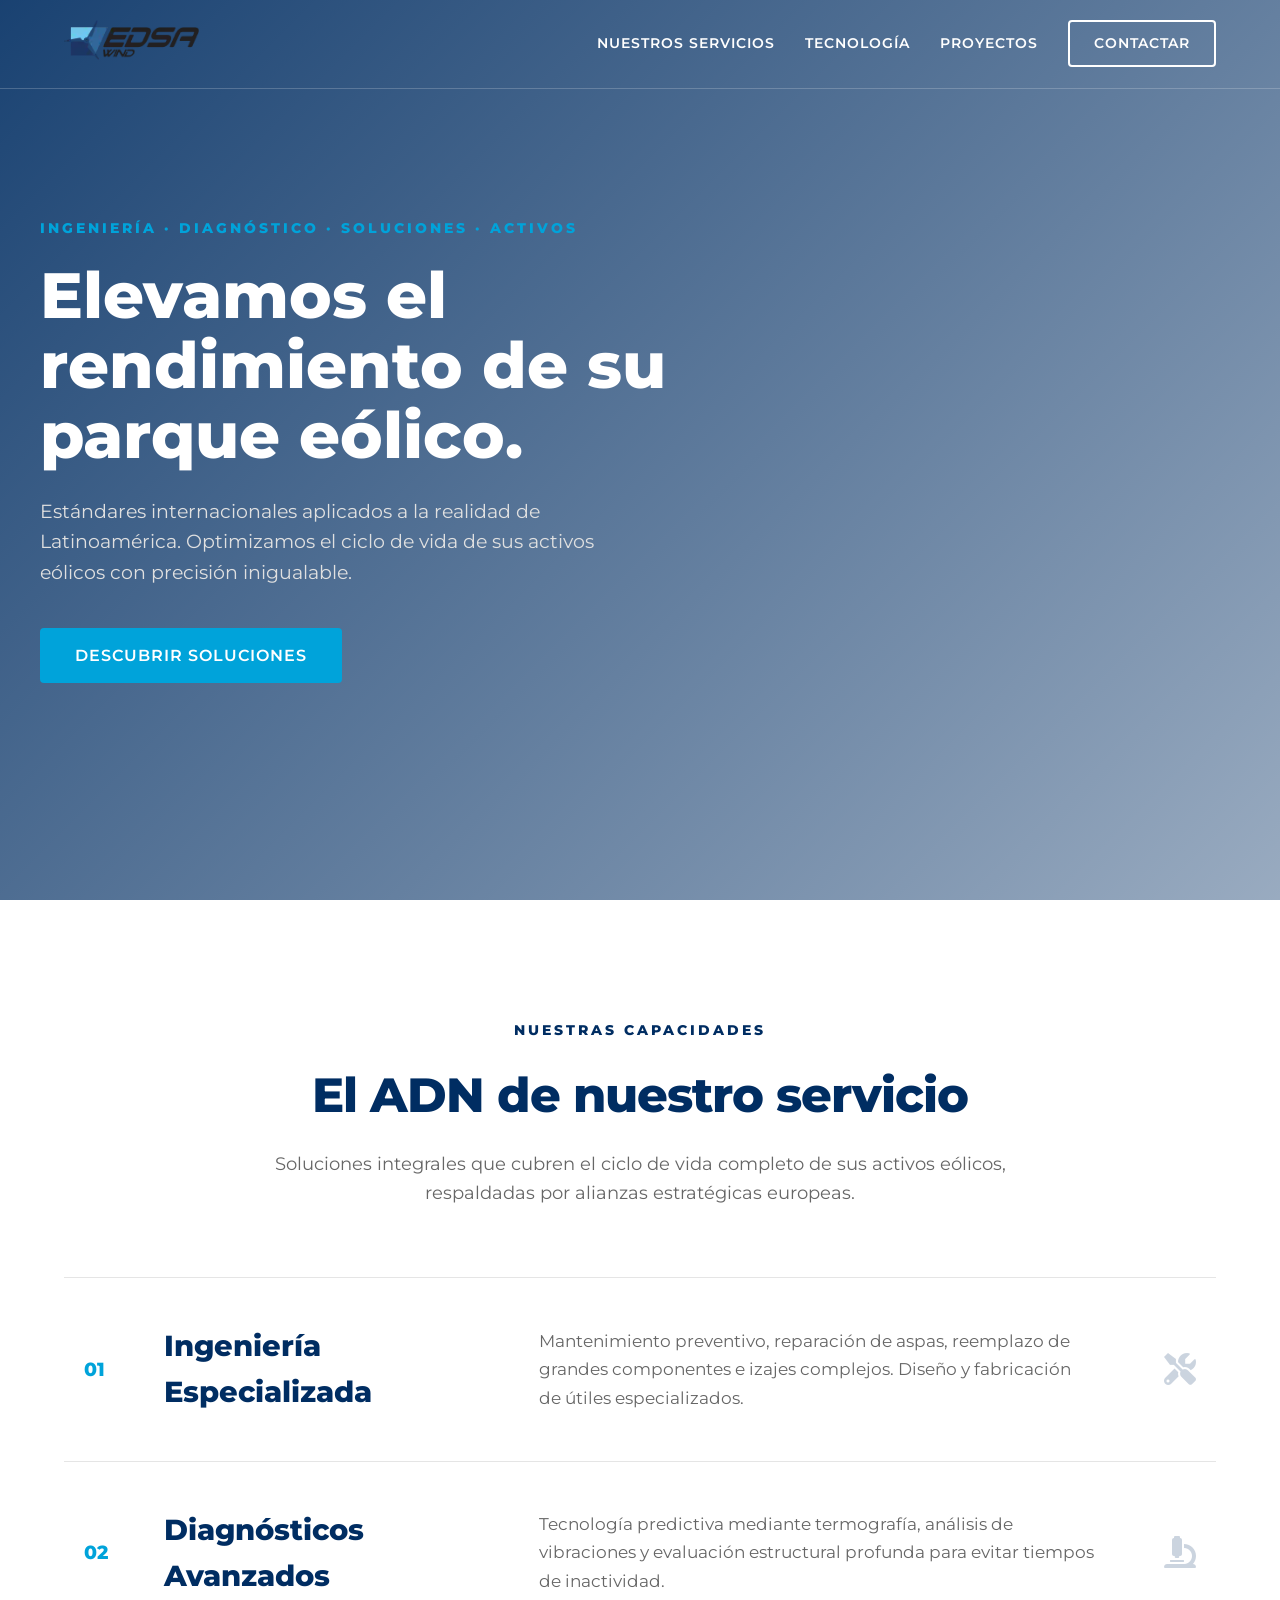
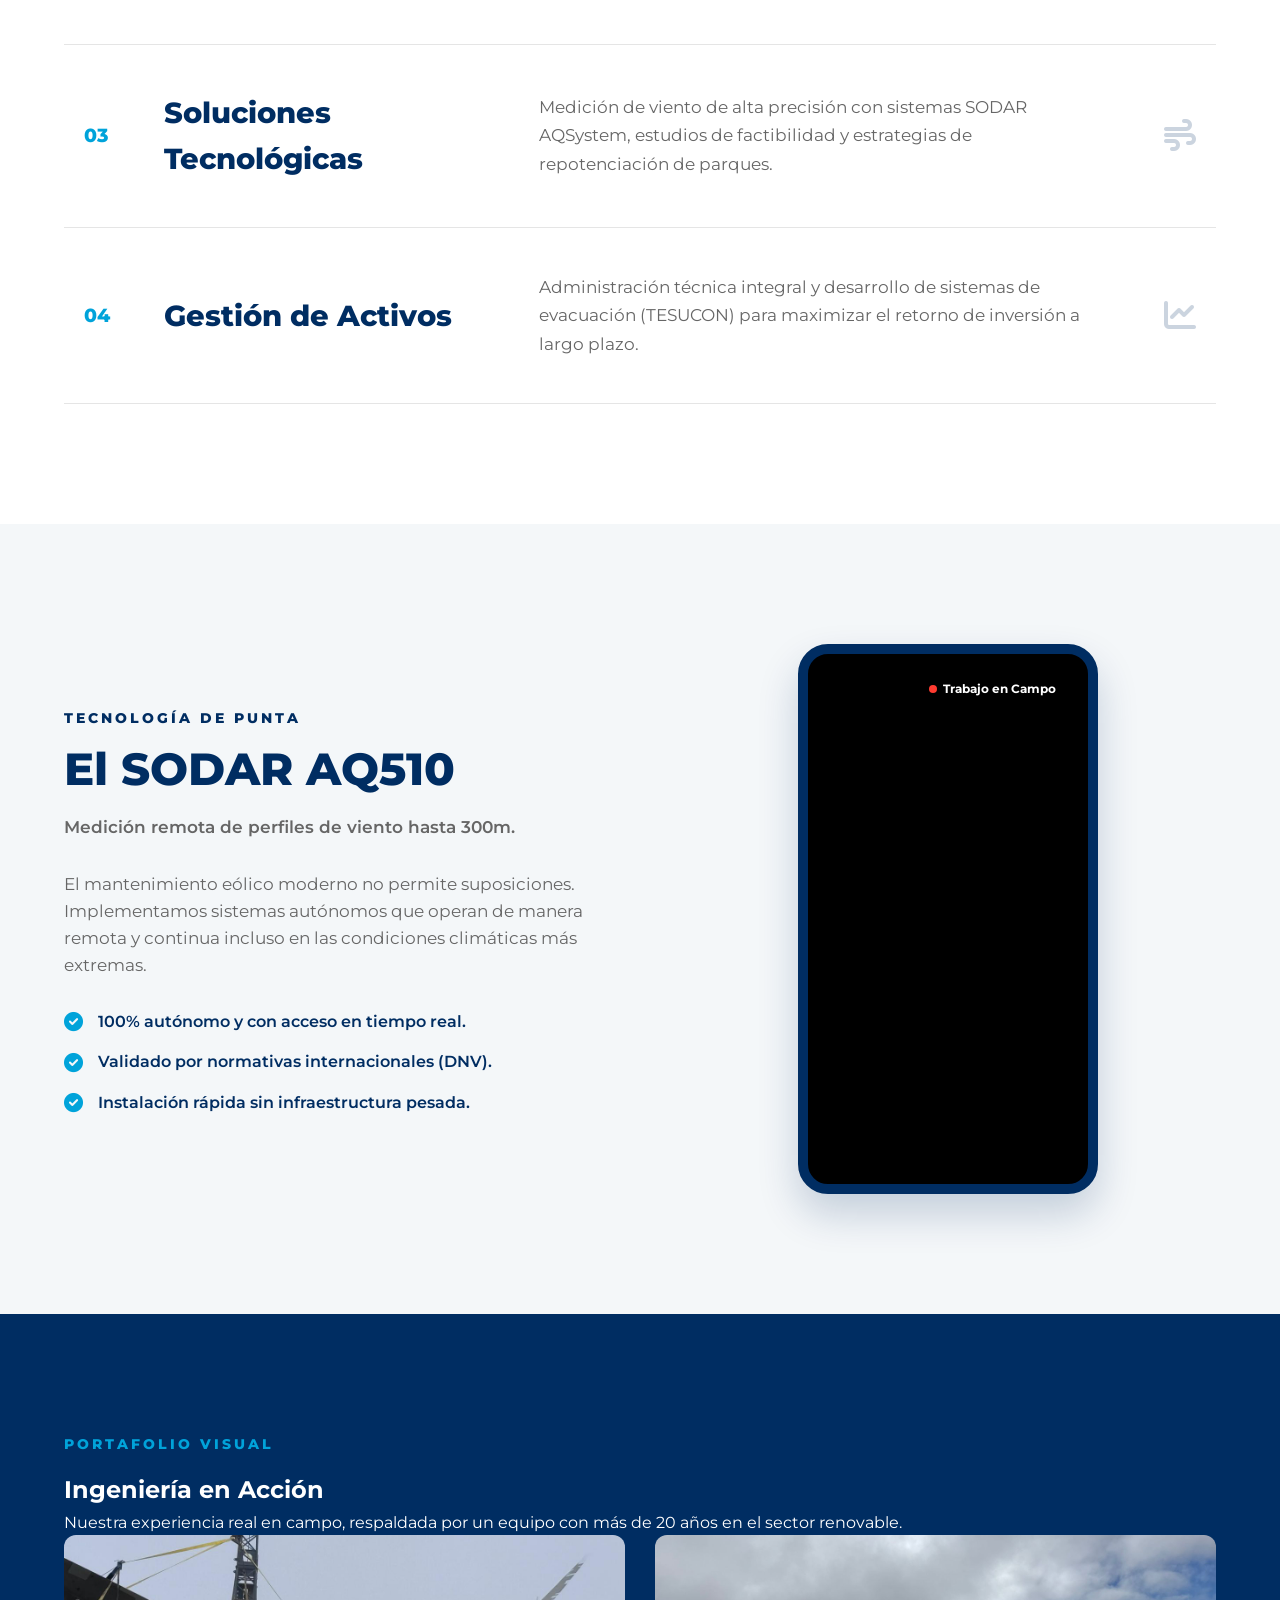
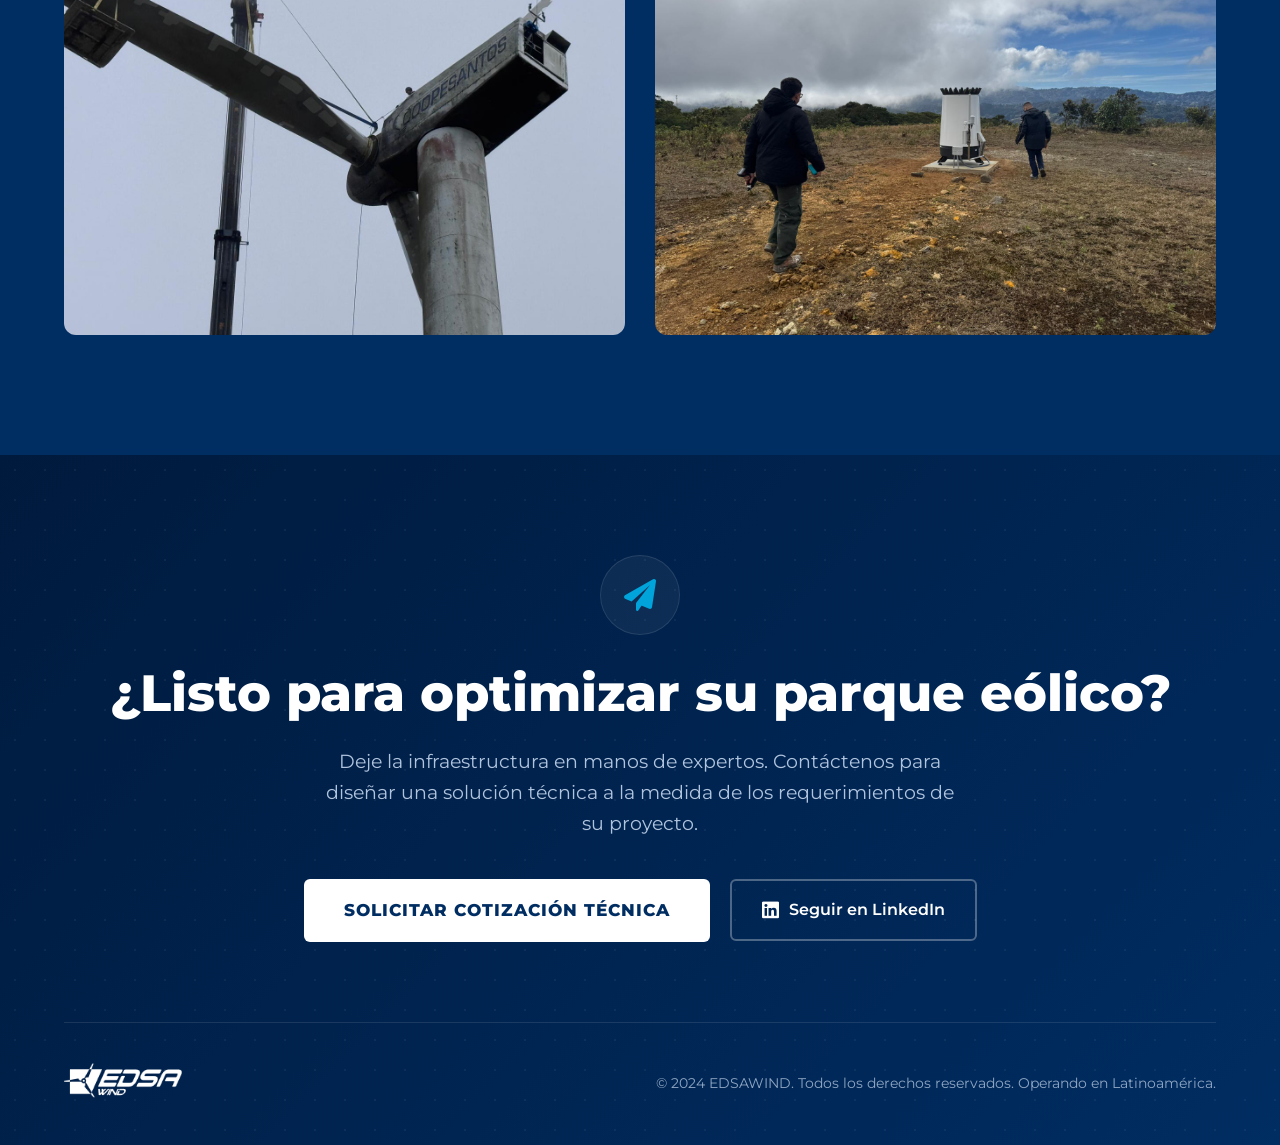
==== index.html @ 8bb59bc5 "cambios en el video" ====
<!DOCTYPE html>
<html lang="es">
<head>
    <meta charset="UTF-8">
    <meta name="viewport" content="width=device-width, initial-scale=1.0">
    <title>EDSAWIND | Especialistas en Energía Eólica</title>
    <link rel="stylesheet" href="style.css">
    <link href="https://fonts.googleapis.com/css2?family=Montserrat:wght@300;400;600;800&display=swap" rel="stylesheet">
    <link rel="stylesheet" href="https://cdnjs.cloudflare.com/ajax/libs/font-awesome/6.0.0/css/all.min.css">
</head>
<body>

    <header class="navbar" id="navbar">
        <div class="container nav-container">
            <a href="#" class="brand">
                <img src="images/logoEdsaWind.png" alt="EDSAWIND Logo">
            </a>
            <nav class="nav-links">
                <a href="#adn">Nuestros Servicios</a>
                <a href="#tecnologia">Tecnología</a>
                <a href="#proyectos">Proyectos</a>
                <a href="#contacto" class="btn-outline">Contactar</a>
            </nav>
        </div>
    </header>

    <section class="hero">
        <div class="video-background">
            <div class="video-overlay"></div>
            <video autoplay loop muted playsinline>
                <source src="images/EdsaWindVideoMain.mp4" type="video/mp4">
            </video>
        </div>
        
        <div class="container hero-content">
            <div class="hero-text-box animate-up">
                <span class="eyebrow">Ingeniería &middot; Diagnóstico &middot; Soluciones &middot; Activos</span>
                <h1>Elevamos el rendimiento de su parque eólico.</h1>
                <p>Estándares internacionales aplicados a la realidad de Latinoamérica. Optimizamos el ciclo de vida de sus activos eólicos con precisión inigualable.</p>
                
                <div class="hero-buttons">
                    <a href="#adn" class="btn-primary">Descubrir Soluciones</a>
                </div>
            </div>
        </div>
    </section>

    <section id="adn" class="services-editorial">
        <div class="container">
            <div class="section-header text-center animate-up">
                <span class="eyebrow-dark">Nuestras Capacidades</span>
                <h2>El ADN de nuestro servicio</h2>
                <p>Soluciones integrales que cubren el ciclo de vida completo de sus activos eólicos, respaldadas por alianzas estratégicas europeas.</p>
            </div>

            <div class="editorial-list">
                
                <div class="editorial-row animate-up">
                    <div class="row-bg" style="background-image: url('images/image2.png');"></div>
                    <div class="row-content">
                        <div class="row-num">01</div>
                        <div class="row-title">
                            <h3>Ingeniería Especializada</h3>
                        </div>
                        <div class="row-desc">
                            <p>Mantenimiento preventivo, reparación de aspas, reemplazo de grandes componentes e izajes complejos. Diseño y fabricación de útiles especializados.</p>
                        </div>
                        <div class="row-icon"><i class="fas fa-tools"></i></div>
                    </div>
                </div>

                <div class="editorial-row animate-up" style="animation-delay: 0.1s;">
                    <div class="row-bg" style="background-image: url('images/image3.png');"></div>
                    <div class="row-content">
                        <div class="row-num">02</div>
                        <div class="row-title">
                            <h3>Diagnósticos Avanzados</h3>
                        </div>
                        <div class="row-desc">
                            <p>Tecnología predictiva mediante termografía, análisis de vibraciones y evaluación estructural profunda para evitar tiempos de inactividad.</p>
                        </div>
                        <div class="row-icon"><i class="fas fa-microscope"></i></div>
                    </div>
                </div>

                <div class="editorial-row animate-up" style="animation-delay: 0.2s;">
                    <div class="row-bg" style="background-image: url('images/imagelandingMain.png');"></div>
                    <div class="row-content">
                        <div class="row-num">03</div>
                        <div class="row-title">
                            <h3>Soluciones Tecnológicas</h3>
                        </div>
                        <div class="row-desc">
                            <p>Medición de viento de alta precisión con sistemas SODAR AQSystem, estudios de factibilidad y estrategias de repotenciación de parques.</p>
                        </div>
                        <div class="row-icon"><i class="fas fa-wind"></i></div>
                    </div>
                </div>

                <div class="editorial-row animate-up" style="animation-delay: 0.3s;">
                    <div class="row-bg" style="background-image: url('images/image4.png');"></div>
                    <div class="row-content">
                        <div class="row-num">04</div>
                        <div class="row-title">
                            <h3>Gestión de Activos</h3>
                        </div>
                        <div class="row-desc">
                            <p>Administración técnica integral y desarrollo de sistemas de evacuación (TESUCON) para maximizar el retorno de inversión a largo plazo.</p>
                        </div>
                        <div class="row-icon"><i class="fas fa-chart-line"></i></div>
                    </div>
                </div>

            </div>
        </div>
    </section>

    <section id="tecnologia" class="tech-section">
        <div class="container tech-container">
            <div class="tech-text animate-up">
                <span class="eyebrow-dark">Tecnología de Punta</span>
                <h2>El SODAR AQ510</h2>
                <p class="tech-lead">Medición remota de perfiles de viento hasta 300m.</p>
                <p>El mantenimiento eólico moderno no permite suposiciones. Implementamos sistemas autónomos que operan de manera remota y continua incluso en las condiciones climáticas más extremas.</p>
                
                <ul class="check-list">
                    <li><i class="fas fa-check-circle"></i> 100% autónomo y con acceso en tiempo real.</li>
                    <li><i class="fas fa-check-circle"></i> Validado por normativas internacionales (DNV).</li>
                    <li><i class="fas fa-check-circle"></i> Instalación rápida sin infraestructura pesada.</li>
                </ul>
            </div>
            
            <div class="tech-visual animate-up">
                <div class="phone-mockup">
                    <video autoplay loop muted playsinline>
                        <source src="images/EdsaWindLandingPage.mp4" type="video/mp4">
                    </video>
                    <div class="live-tag"><span class="pulse"></span> Trabajo en Campo</div>
                </div>
            </div>
        </div>
    </section>

    <section id="proyectos" class="projects-section">
        <div class="container">
            <div class="section-header animate-up">
                <span class="eyebrow-light">Portafolio Visual</span>
                <h2>Ingeniería en Acción</h2>
                <p>Nuestra experiencia real en campo, respaldada por un equipo con más de 20 años en el sector renovable.</p>
            </div>
            
            <div class="project-grid">
                <div class="project-img animate-up" style="background-image: url('images/image2.png');">
                    <div class="img-caption">Mantenimiento de Grandes Componentes</div>
                </div>
                <div class="project-img animate-up" style="animation-delay: 0.2s; background-image: url('images/imagelandingMain.png');">
                    <div class="img-caption">Instalación Sistema SODAR AQ510</div>
                </div>
            </div>
        </div>
    </section>

    <footer id="contacto" class="footer-premium">
        <div class="footer-bg-pattern"></div>
        <div class="container footer-wrapper">
            <div class="footer-content text-center animate-up">
                <div class="footer-icon">
                    <i class="fas fa-paper-plane"></i>
                </div>
                <h2>¿Listo para optimizar su parque eólico?</h2>
                <p>Deje la infraestructura en manos de expertos. Contáctenos para diseñar una solución técnica a la medida de los requerimientos de su proyecto.</p>
                
                <div class="footer-actions">
                    <a href="#" class="btn-solid-white">Solicitar Cotización Técnica</a>
                    <a href="#" class="btn-outline-light"><i class="fab fa-linkedin"></i> Seguir en LinkedIn</a>
                </div>
            </div>
            
            <div class="footer-bottom">
                <div class="footer-logo">
                    <img src="images/logoEdsaWind.png" alt="EDSAWIND Logo">
                </div>
                <div class="footer-legal">
                    <p>&copy; 2024 EDSAWIND. Todos los derechos reservados. Operando en Latinoamérica.</p>
                </div>
            </div>
        </div>
    </footer>

    <script>
        // Animaciones CSS seguras al hacer scroll
        const observer = new IntersectionObserver((entries) => {
            entries.forEach(entry => {
                if (entry.isIntersecting) {
                    entry.target.classList.add('visible');
                    observer.unobserve(entry.target);
                }
            });
        }, { threshold: 0.1 });

        document.querySelectorAll('.animate-up').forEach(el => {
            observer.observe(el);
        });

        // Cambio de color del navbar
        const navbar = document.getElementById('navbar');
        window.addEventListener('scroll', () => {
            if (window.scrollY > 50) {
                navbar.classList.add('scrolled');
            } else {
                navbar.classList.remove('scrolled');
            }
        });
    </script>
</body>
</html>
---- style.css ----
/* --- VARIABLES DEL BRIEF --- */
:root {
    --color-primary: #002D62; /* Azul oscuro corporativo EDSAWIND */
    --color-secondary: #00A3DA; /* Azul claro para acentos */
    --color-bg: #FFFFFF; /* Fondo blanco limpio */
    --color-bg-alt: #F4F7F9; /* Gris muy claro para contrastar secciones */
    --color-text: #333333; /* Texto oscuro para legibilidad */
    --color-text-light: #666666; /* Texto secundario */
    --font-main: 'Montserrat', sans-serif;
    --transition: all 0.4s cubic-bezier(0.16, 1, 0.3, 1);
}

* {
    margin: 0;
    padding: 0;
    box-sizing: border-box;
    font-family: var(--font-main);
}

body {
    color: var(--color-text);
    background-color: var(--color-bg);
    line-height: 1.6;
    overflow-x: hidden;
}

a { text-decoration: none; }
.text-center { text-align: center; }
.container { width: 90%; max-width: 1200px; margin: 0 auto; }

/* --- ANIMACIONES CSS --- */
.animate-up {
    opacity: 0;
    transform: translateY(30px);
    transition: opacity 0.8s ease, transform 0.8s ease;
}
.hero .animate-up {
    animation: fadeInUp 1s ease forwards;
    animation-delay: 0.2s;
}
.animate-up.visible {
    opacity: 1;
    transform: translateY(0);
}

@keyframes fadeInUp {
    from { opacity: 0; transform: translateY(30px); }
    to { opacity: 1; transform: translateY(0); }
}

/* --- TIPOGRAFÍA COMÚN --- */
.eyebrow {
    color: var(--color-secondary);
    font-size: 0.9rem;
    font-weight: 800;
    letter-spacing: 3px;
    text-transform: uppercase;
    margin-bottom: 20px;
    display: block;
}

.eyebrow-dark {
    color: var(--color-primary);
    font-size: 0.85rem;
    font-weight: 800;
    letter-spacing: 3px;
    text-transform: uppercase;
    margin-bottom: 15px;
    display: block;
}

.eyebrow-light {
    color: var(--color-secondary);
    font-size: 0.85rem;
    font-weight: 800;
    letter-spacing: 3px;
    text-transform: uppercase;
    margin-bottom: 15px;
    display: block;
}

/* --- NAVBAR --- */
.navbar {
    position: fixed;
    top: 0; left: 0; width: 100%;
    padding: 20px 0;
    z-index: 1000;
    transition: var(--transition);
    border-bottom: 1px solid rgba(255,255,255,0.2);
}

.navbar.scrolled {
    background-color: var(--color-primary);
    padding: 15px 0;
    box-shadow: 0 4px 10px rgba(0,0,0,0.1);
    border-bottom: none;
}

.nav-container {
    display: flex;
    justify-content: space-between;
    align-items: center;
}

.brand img { height: 40px; transition: var(--transition); }

.nav-links {
    display: flex;
    gap: 30px;
    align-items: center;
}

.nav-links a {
    color: #FFFFFF;
    font-size: 0.9rem;
    font-weight: 600;
    text-transform: uppercase;
    letter-spacing: 1px;
    transition: var(--transition);
}

.nav-links a:hover { color: var(--color-secondary); }

.btn-outline {
    border: 2px solid #FFFFFF;
    padding: 10px 24px;
    border-radius: 4px;
}

.btn-outline:hover {
    background-color: #FFFFFF;
    color: var(--color-primary) !important;
}

/* --- BOTONES GLOBALES --- */
.btn-primary {
    display: inline-block;
    background-color: var(--color-secondary);
    color: #FFFFFF;
    padding: 15px 35px;
    border-radius: 4px;
    font-weight: 600;
    font-size: 1rem;
    text-transform: uppercase;
    letter-spacing: 1px;
    border: none;
    cursor: pointer;
    transition: var(--transition);
}

.btn-primary:hover {
    background-color: #008cc0;
    transform: translateY(-2px);
    box-shadow: 0 5px 15px rgba(0, 163, 218, 0.3);
}

/* --- HERO SECTION --- */
.hero {
    position: relative;
    height: 100vh;
    min-height: 600px;
    display: flex;
    align-items: center;
}

.video-background {
    position: absolute;
    top: 0; left: 0; width: 100%; height: 100%;
    z-index: -1;
    overflow: hidden;
}

.video-background video {
    width: 100%; height: 100%;
    object-fit: cover;
}

.video-overlay {
    position: absolute;
    top: 0; left: 0; width: 100%; height: 100%;
    background: linear-gradient(135deg, rgba(0, 45, 98, 0.9) 0%, rgba(0, 45, 98, 0.4) 100%);
}

.hero-content {
    position: relative;
    z-index: 2;
    width: 100%;
}

.hero-text-box {
    max-width: 800px;
    color: #FFFFFF;
    opacity: 0;
}

.hero-text-box h1 {
    font-size: clamp(2.5rem, 5vw, 4rem);
    font-weight: 800;
    line-height: 1.1;
    margin-bottom: 25px;
}

.hero-text-box p {
    font-size: 1.2rem;
    font-weight: 400;
    color: #E0E0E0;
    margin-bottom: 40px;
    max-width: 600px;
}

/* --- SECCIÓN ADN (DISEÑO EDITORIAL INTERACTIVO) --- */
.services-editorial {
    padding: 120px 0;
    background-color: var(--color-bg); /* Fondo blanco para que respire */
}

.services-editorial .section-header {
    margin-bottom: 70px;
}

.services-editorial .section-header h2 {
    color: var(--color-primary);
    font-size: 3rem;
    font-weight: 800;
    margin-bottom: 15px;
    letter-spacing: -1px;
}

.services-editorial .section-header p {
    color: var(--color-text-light);
    font-size: 1.15rem;
    max-width: 750px;
    margin: 0 auto;
}

.editorial-list {
    margin-top: 60px;
    border-top: 1px solid rgba(0,0,0,0.1);
}

.editorial-row {
    position: relative;
    border-bottom: 1px solid rgba(0,0,0,0.1);
    overflow: hidden;
    cursor: pointer;
    background-color: transparent;
    transition: var(--transition);
}

/* Imagen de fondo oculta por defecto */
.row-bg {
    position: absolute;
    top: 0; left: 0; width: 100%; height: 100%;
    background-size: cover;
    background-position: center;
    opacity: 0;
    transform: scale(1.05); /* Ligero zoom out al aparecer */
    transition: all 0.5s cubic-bezier(0.16, 1, 0.3, 1);
    z-index: 1;
}

/* Capa azul oscura sobre la imagen para que el texto resalte */
.row-bg::after {
    content: '';
    position: absolute;
    top: 0; left: 0; width: 100%; height: 100%;
    background: linear-gradient(90deg, rgba(0, 45, 98, 0.95) 0%, rgba(0, 45, 98, 0.7) 100%);
}

/* MAGIA: Al pasar el ratón, aparece la imagen */
.editorial-row:hover .row-bg {
    opacity: 1;
    transform: scale(1);
}

/* Contenido de la fila */
.row-content {
    position: relative;
    z-index: 2;
    display: flex;
    align-items: center;
    padding: 45px 20px;
    gap: 40px;
    transition: all 0.5s ease;
}

/* MAGIA: Ligero desplazamiento a la derecha al hacer hover */
.editorial-row:hover .row-content {
    padding-left: 40px;
}

.row-num {
    font-size: 1.2rem;
    font-weight: 800;
    color: var(--color-secondary);
    width: 40px;
    transition: var(--transition);
}

.row-title {
    flex: 1.2;
}

.row-title h3 {
    font-size: 1.8rem;
    font-weight: 800;
    color: var(--color-primary);
    transition: var(--transition);
}

.row-desc {
    flex: 2;
}

.row-desc p {
    font-size: 1.05rem;
    color: var(--color-text-light);
    line-height: 1.7;
    margin: 0;
    transition: var(--transition);
}

.row-icon {
    width: 60px;
    text-align: right;
    font-size: 2rem;
    color: var(--color-primary);
    opacity: 0.2;
    transition: var(--transition);
}

/* CAMBIO DE COLORES AL HACER HOVER (Texto Blanco) */
.editorial-row:hover .row-num { 
    color: var(--color-secondary); 
}
.editorial-row:hover .row-title h3 { 
    color: #FFFFFF; 
}
.editorial-row:hover .row-desc p { 
    color: #E2E8F0; 
}
.editorial-row:hover .row-icon { 
    color: var(--color-secondary); 
    opacity: 1; 
    transform: translateX(-10px); 
}

/* --- SECCIÓN TECNOLOGÍA (VIDEO VERTICAL) --- */
.tech-section {
    padding: 120px 0;
    background-color: var(--color-bg-alt); /* Contraste con la sección de arriba */
}

.tech-container {
    display: grid;
    grid-template-columns: 1fr 1fr;
    gap: 80px;
    align-items: center;
}

.tech-text h2 {
    color: var(--color-primary);
    font-size: 2.8rem;
    font-weight: 800;
    line-height: 1.1;
    margin-bottom: 20px;
}

.tech-lead {
    font-size: 1.3rem;
    font-weight: 600;
    color: var(--color-text);
    margin-bottom: 20px;
}

.tech-text p {
    color: var(--color-text-light);
    font-size: 1.05rem;
    margin-bottom: 30px;
}

.check-list {
    list-style: none;
}

.check-list li {
    display: flex;
    align-items: center;
    gap: 15px;
    margin-bottom: 15px;
    font-weight: 600;
    color: var(--color-primary);
}

.check-list i {
    color: var(--color-secondary);
    font-size: 1.2rem;
}

.tech-visual {
    display: flex;
    justify-content: center;
}

.phone-mockup {
    position: relative;
    width: 300px;
    height: 550px;
    background-color: #000;
    border-radius: 30px;
    border: 10px solid var(--color-primary);
    box-shadow: 0 20px 40px rgba(0, 45, 98, 0.2);
    overflow: hidden;
}

.phone-mockup video {
    width: 100%; height: 100%;
    object-fit: cover;
}

.live-tag {
    position: absolute;
    top: 20px; right: 20px;
    background-color: rgba(0,0,0,0.6);
    color: #FFF;
    padding: 5px 12px;
    border-radius: 20px;
    font-size: 0.75rem;
    font-weight: 700;
    display: flex;
    align-items: center;
    gap: 6px;
    backdrop-filter: blur(5px);
}

.pulse {
    width: 8px; height: 8px;
    background-color: #ff3b30;
    border-radius: 50%;
    animation: pulsate 1.5s infinite;
}

@keyframes pulsate {
    0% { transform: scale(1); opacity: 1; }
    50% { transform: scale(1.5); opacity: 0.5; }
    100% { transform: scale(1); opacity: 1; }
}

/* --- PROYECTOS (GALERÍA) --- */
.projects-section {
    padding: 120px 0;
    background-color: var(--color-primary);
}

.projects-section .section-header h2,
.projects-section .section-header p {
    color: #FFFFFF;
}

.project-grid {
    display: grid;
    grid-template-columns: repeat(2, 1fr);
    gap: 30px;
}

.project-img {
    height: 400px;
    background-size: cover;
    background-position: center;
    border-radius: 12px;
    position: relative;
    overflow: hidden;
}

.img-caption {
    position: absolute;
    bottom: 0; left: 0; width: 100%;
    background: linear-gradient(transparent, rgba(0,0,0,0.9));
    color: #FFFFFF;
    padding: 40px 30px 25px;
    font-weight: 600;
    font-size: 1.3rem;
    transform: translateY(20px);
    opacity: 0;
    transition: var(--transition);
}

.project-img:hover .img-caption {
    transform: translateY(0);
    opacity: 1;
}

/* --- FOOTER DE IMPACTO CORPORATIVO --- */
.footer-premium {
    position: relative;
    background-color: var(--color-primary);
    background: linear-gradient(135deg, #001a3d 0%, var(--color-primary) 100%);
    color: #FFFFFF;
    padding: 100px 0 40px;
    overflow: hidden;
}

.footer-bg-pattern {
    position: absolute;
    top: 0; left: 0; width: 100%; height: 100%;
    background-image: radial-gradient(rgba(255, 255, 255, 0.05) 1px, transparent 1px);
    background-size: 30px 30px;
    z-index: 1;
}

.footer-wrapper {
    position: relative;
    z-index: 2;
}

.footer-icon {
    width: 80px; height: 80px;
    background-color: rgba(255,255,255,0.05);
    border: 1px solid rgba(255,255,255,0.1);
    border-radius: 50%;
    display: flex;
    align-items: center;
    justify-content: center;
    margin: 0 auto 30px;
    font-size: 2rem;
    color: var(--color-secondary);
}

.footer-content h2 {
    font-size: clamp(2.5rem, 4vw, 3.5rem);
    font-weight: 800;
    margin-bottom: 25px;
    line-height: 1.1;
}

.footer-content p {
    font-size: 1.2rem;
    color: #B0C4DE;
    max-width: 650px;
    margin: 0 auto 40px;
}

.footer-actions {
    display: flex;
    gap: 20px;
    justify-content: center;
    align-items: center;
    margin-bottom: 80px;
}

.btn-solid-white {
    background-color: #FFFFFF;
    color: var(--color-primary);
    padding: 18px 40px;
    border-radius: 6px;
    font-weight: 800;
    font-size: 1.05rem;
    text-transform: uppercase;
    letter-spacing: 1px;
    transition: var(--transition);
}

.btn-solid-white:hover {
    background-color: var(--color-secondary);
    color: #FFFFFF;
    transform: translateY(-3px);
    box-shadow: 0 10px 20px rgba(0,0,0,0.2);
}

.btn-outline-light {
    border: 2px solid rgba(255,255,255,0.3);
    color: #FFFFFF;
    padding: 16px 30px;
    border-radius: 6px;
    font-weight: 600;
    transition: var(--transition);
    display: flex;
    align-items: center;
    gap: 10px;
}

.btn-outline-light i {
    font-size: 1.2rem;
}

.btn-outline-light:hover {
    border-color: #FFFFFF;
    background-color: rgba(255,255,255,0.05);
}

.footer-bottom {
    display: flex;
    justify-content: space-between;
    align-items: center;
    padding-top: 40px;
    border-top: 1px solid rgba(255,255,255,0.1);
}

.footer-logo img {
    height: 35px;
    filter: brightness(0) invert(1); 
}

.footer-legal p {
    font-size: 0.9rem;
    color: #8fa6c2;
}

/* --- RESPONSIVE --- */
@media (max-width: 900px) {
    .tech-container, .project-grid { grid-template-columns: 1fr; }
    .footer-actions { flex-direction: column; }
    .footer-bottom { flex-direction: column; gap: 20px; text-align: center; }
    
    .row-content { 
        flex-direction: column; 
        align-items: flex-start; 
        gap: 15px; 
        padding: 30px 15px;
    }
    .row-icon { display: none; }
    .row-title h3 { font-size: 1.5rem; }
    .editorial-row:hover .row-content { padding-left: 20px; }
}
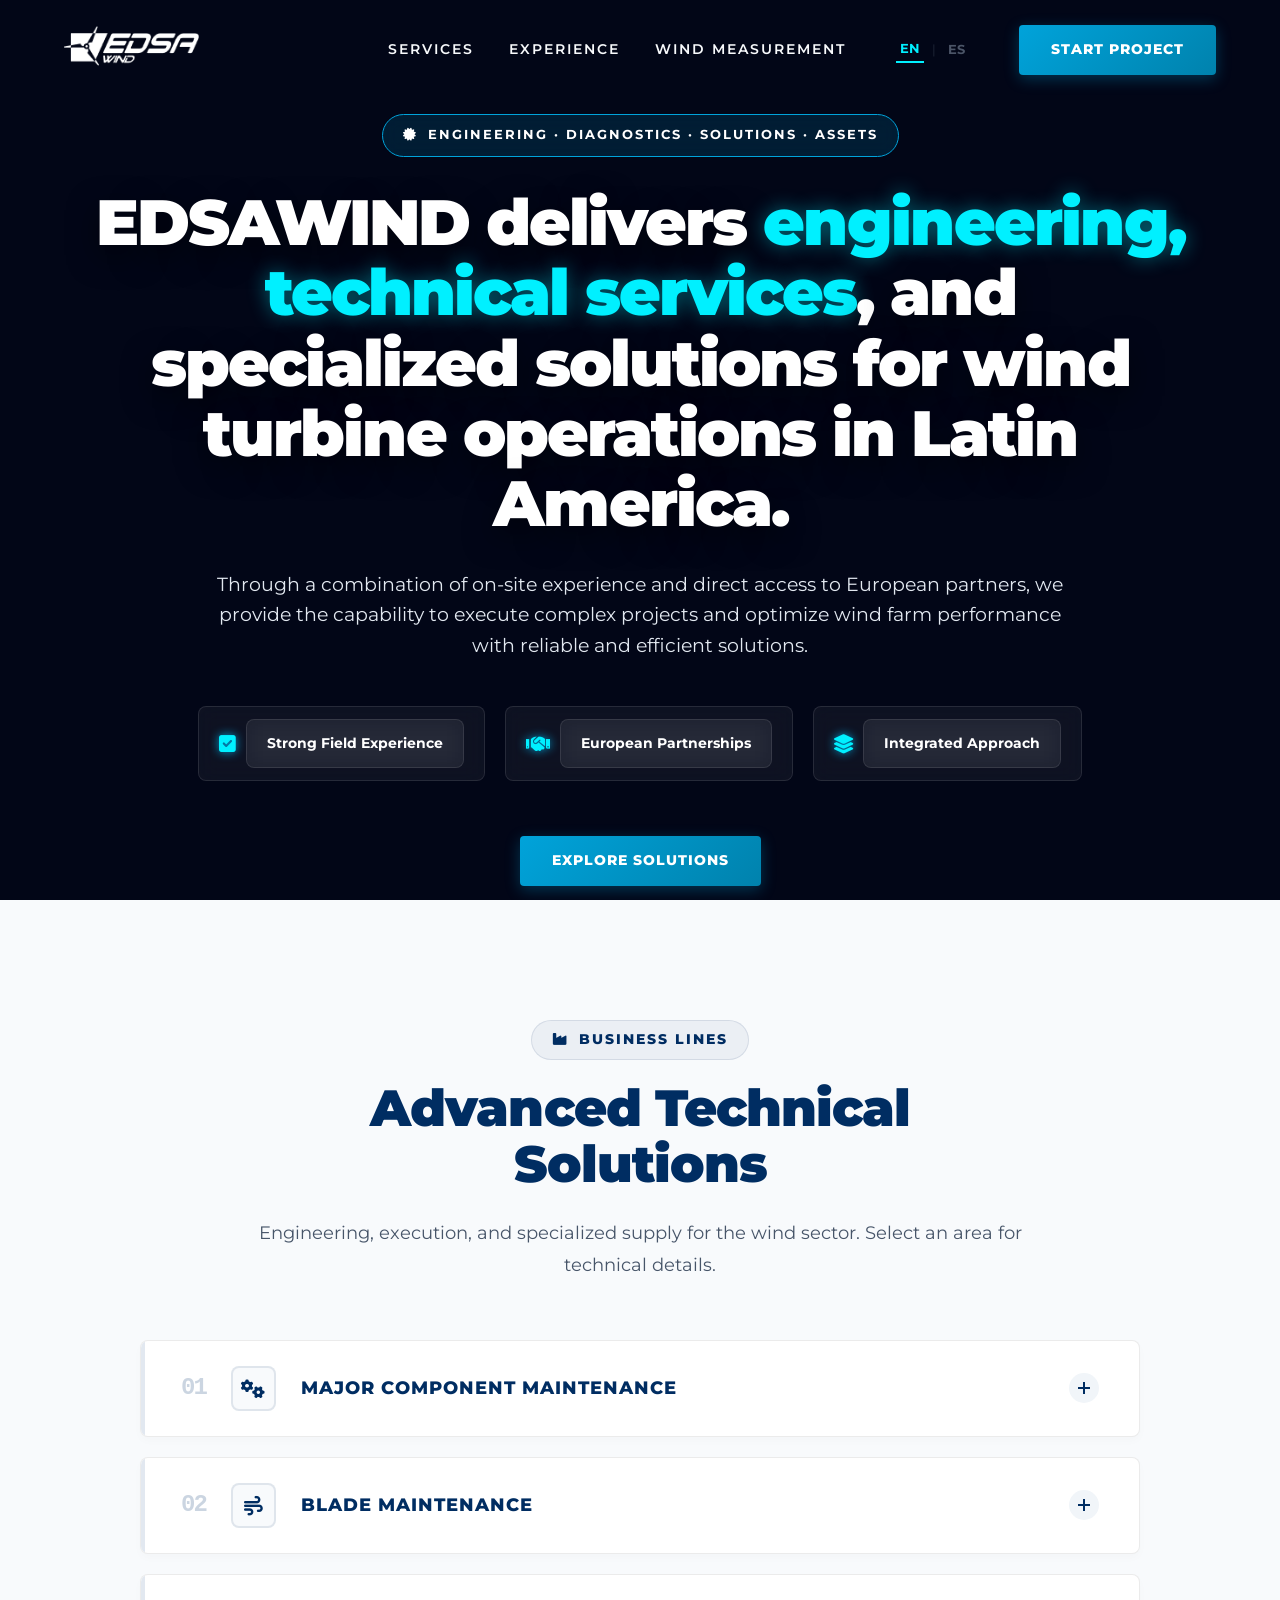
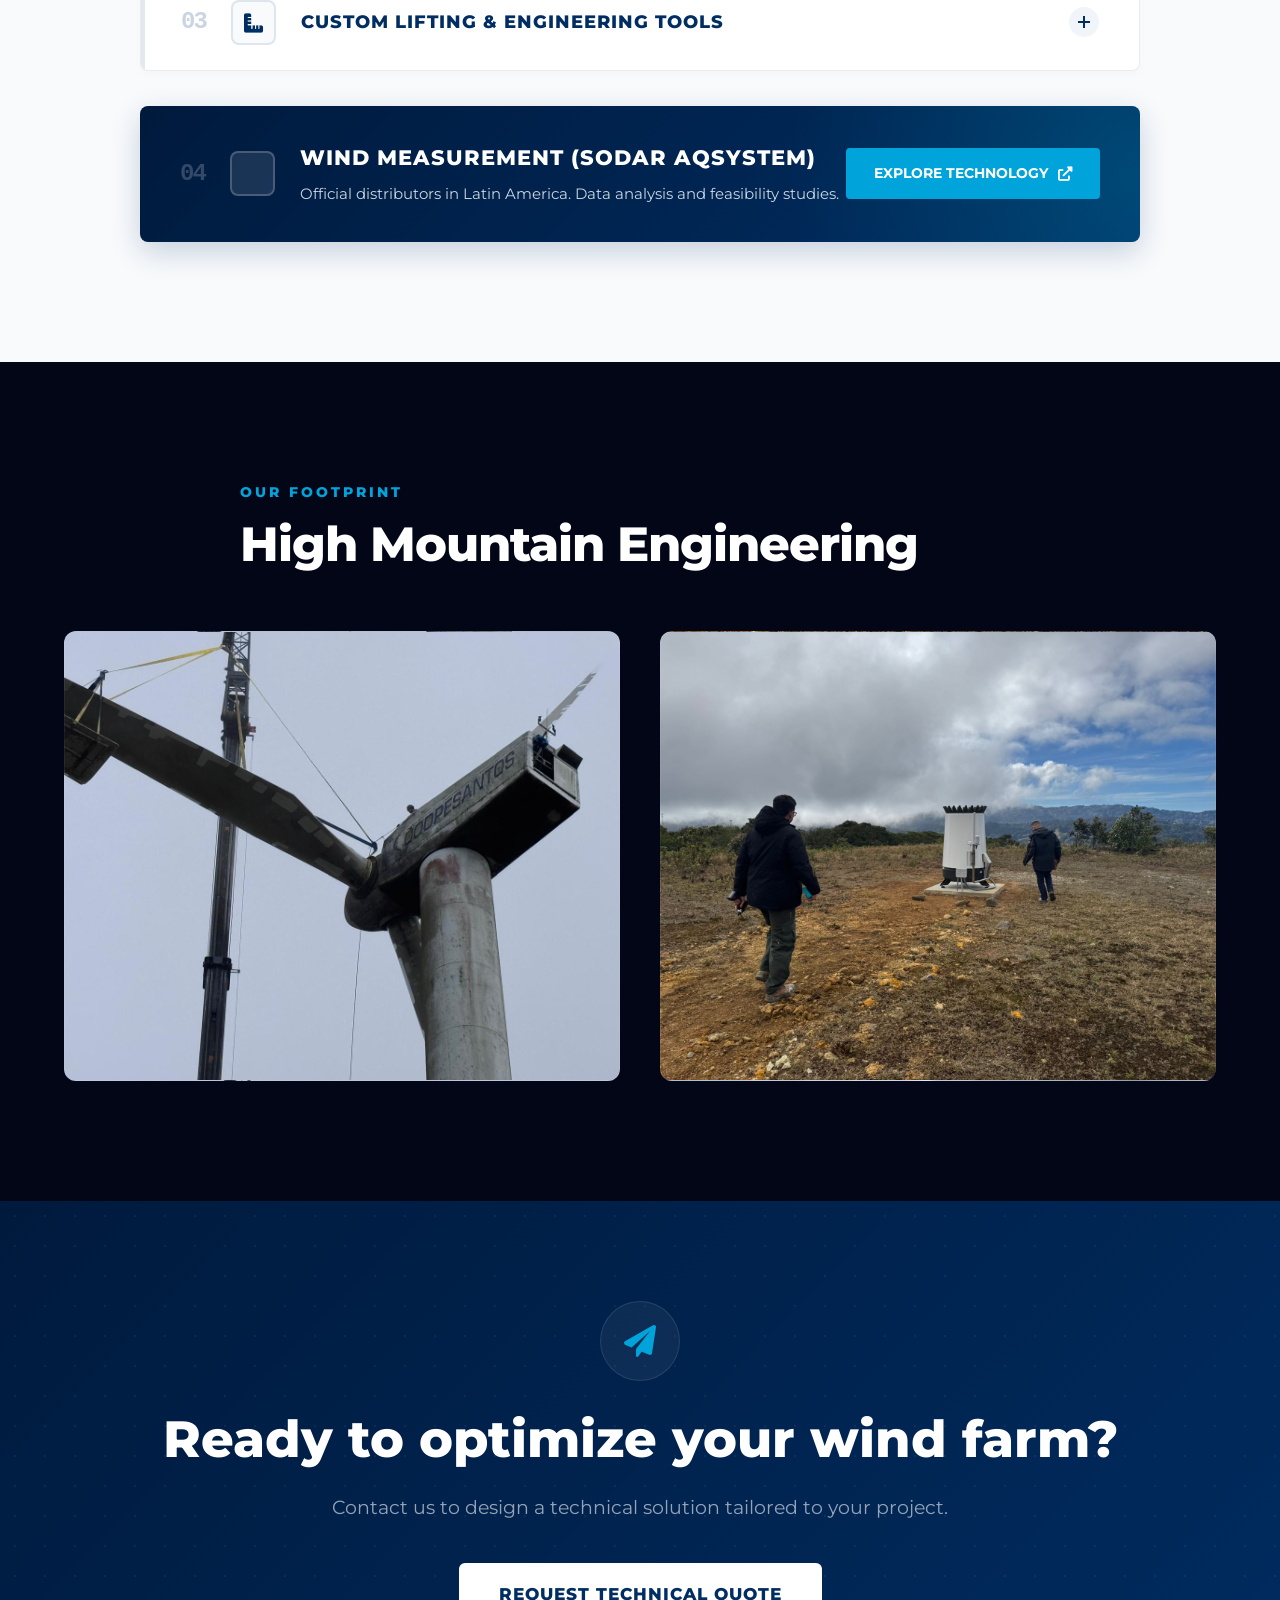
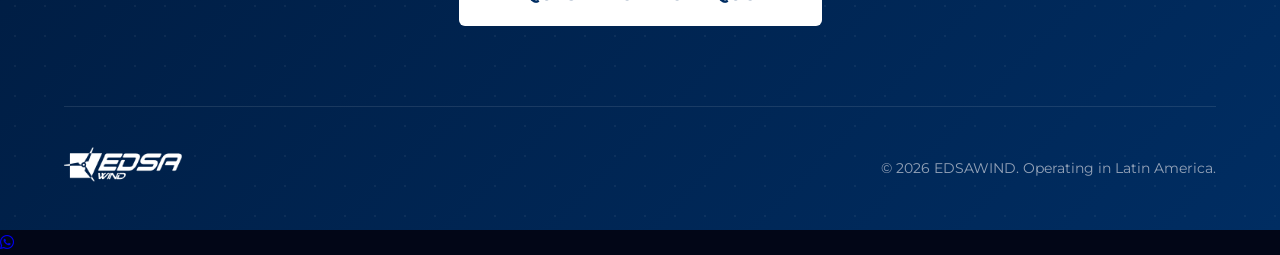
==== commit a65f07e2: "segunda fase de desarrollo" ====
--- a/index.html
+++ b/index.html
@@ -1,160 +1,180 @@
 <!DOCTYPE html>
-<html lang="es">
+<html lang="en">
 <head>
     <meta charset="UTF-8">
     <meta name="viewport" content="width=device-width, initial-scale=1.0">
-    <title>EDSAWIND | Especialistas en Energía Eólica</title>
+    <title>EDSAWIND | Advanced Wind Engineering</title>
     <link rel="stylesheet" href="style.css">
-    <link href="https://fonts.googleapis.com/css2?family=Montserrat:wght@300;400;600;800&display=swap" rel="stylesheet">
+    <link href="https://fonts.googleapis.com/css2?family=Montserrat:wght@300;400;500;700;900&display=swap" rel="stylesheet">
     <link rel="stylesheet" href="https://cdnjs.cloudflare.com/ajax/libs/font-awesome/6.0.0/css/all.min.css">
 </head>
-<body>
+<body class="dark-theme">
 
     <header class="navbar" id="navbar">
-        <div class="container nav-container">
-            <a href="#" class="brand">
-                <img src="images/logoEdsaWind.png" alt="EDSAWIND Logo">
+        <div class="nav-container container">
+            <a href="index.html" class="brand">
+                <img src="images/logoEdsaWind.png" alt="EDSAWIND Logo" style="filter: brightness(0) invert(1);">
             </a>
             <nav class="nav-links">
-                <a href="#adn">Nuestros Servicios</a>
-                <a href="#tecnologia">Tecnología</a>
-                <a href="#proyectos">Proyectos</a>
-                <a href="#contacto" class="btn-outline">Contactar</a>
+                <a href="#services-section" data-key="nav-services">Services</a>
+                <a href="#proyectos" data-key="nav-exp">Experience</a>
+                <a href="sodar.html" data-key="nav-wind">Wind Measurement</a>
+                
+                <div class="lang-selector">
+                    <span id="btn-en" onclick="changeLanguage('en')" class="lang-btn active">EN</span>
+                    <span class="lang-separator">|</span>
+                    <span id="btn-es" onclick="changeLanguage('es')" class="lang-btn">ES</span>
+                </div>
+
+                <a href="https://wa.me/50688162535" target="_blank" class="btn-primary-glow" data-key="nav-contact">Start Project</a>
             </nav>
         </div>
     </header>
 
-    <section class="hero">
-        <div class="video-background">
-            <div class="video-overlay"></div>
-            <video autoplay loop muted playsinline>
+    <section class="hero-full-bg">
+        <div class="hero-video-wrapper">
+            <video autoplay loop muted playsinline class="full-video-element active">
                 <source src="images/EdsaWindVideoMain.mp4" type="video/mp4">
             </video>
+            <video autoplay loop muted playsinline class="full-video-element">
+                <source src="images/VideoMain3LandingPage.mp4" type="video/mp4">
+            </video>
+            <div class="video-overlay"></div>
         </div>
         
-        <div class="container hero-content">
+        <div class="container hero-content-centered text-center">
             <div class="hero-text-box animate-up">
-                <span class="eyebrow">Ingeniería &middot; Diagnóstico &middot; Soluciones &middot; Activos</span>
-                <h1>Elevamos el rendimiento de su parque eólico.</h1>
-                <p>Estándares internacionales aplicados a la realidad de Latinoamérica. Optimizamos el ciclo de vida de sus activos eólicos con precisión inigualable.</p>
+                <span class="feature-badge"><i class="fas fa-certificate"></i> <span data-key="hero-badge">Engineering · Diagnostics · Solutions · Assets</span></span>
+                <h1 class="hero-title">EDSAWIND delivers <span class="text-glow" data-key="hero-title-accent">engineering, technical services</span>, <span data-key="hero-title-end">and specialized solutions for wind turbine operations in Latin America.</span></h1>
+                <p class="hero-desc" data-key="hero-desc">Through a combination of on-site experience and direct access to European partners, we provide the capability to execute complex projects and optimize wind farm performance with reliable and efficient solutions.</p>
                 
-                <div class="hero-buttons">
-                    <a href="#adn" class="btn-primary">Descubrir Soluciones</a>
+                <div class="hero-differentiators">
+                    <span><i class="fas fa-check-square"></i> <span data-key="diff-1">Strong Field Experience</span></span>
+                    <span><i class="fas fa-handshake"></i> <span data-key="diff-2">European Partnerships</span></span>
+                    <span><i class="fas fa-layer-group"></i> <span data-key="diff-3">Integrated Approach</span></span>
+                </div>
+                
+                <div class="hero-actions">
+                    <a href="#services-section" class="btn-primary-glow" data-key="hero-btn">Explore Solutions</a>
                 </div>
             </div>
         </div>
     </section>
 
-    <section id="adn" class="services-editorial">
+    <section id="services-section" class="industrial-accordion-section">
         <div class="container">
             <div class="section-header text-center animate-up">
-                <span class="eyebrow-dark">Nuestras Capacidades</span>
-                <h2>El ADN de nuestro servicio</h2>
-                <p>Soluciones integrales que cubren el ciclo de vida completo de sus activos eólicos, respaldadas por alianzas estratégicas europeas.</p>
-            </div>
-
-            <div class="editorial-list">
-                
-                <div class="editorial-row animate-up">
-                    <div class="row-bg" style="background-image: url('images/image2.png');"></div>
-                    <div class="row-content">
-                        <div class="row-num">01</div>
-                        <div class="row-title">
-                            <h3>Ingeniería Especializada</h3>
-                        </div>
-                        <div class="row-desc">
-                            <p>Mantenimiento preventivo, reparación de aspas, reemplazo de grandes componentes e izajes complejos. Diseño y fabricación de útiles especializados.</p>
-                        </div>
-                        <div class="row-icon"><i class="fas fa-tools"></i></div>
-                    </div>
-                </div>
-
-                <div class="editorial-row animate-up" style="animation-delay: 0.1s;">
-                    <div class="row-bg" style="background-image: url('images/image3.png');"></div>
-                    <div class="row-content">
-                        <div class="row-num">02</div>
-                        <div class="row-title">
-                            <h3>Diagnósticos Avanzados</h3>
-                        </div>
-                        <div class="row-desc">
-                            <p>Tecnología predictiva mediante termografía, análisis de vibraciones y evaluación estructural profunda para evitar tiempos de inactividad.</p>
-                        </div>
-                        <div class="row-icon"><i class="fas fa-microscope"></i></div>
-                    </div>
-                </div>
-
-                <div class="editorial-row animate-up" style="animation-delay: 0.2s;">
-                    <div class="row-bg" style="background-image: url('images/imagelandingMain.png');"></div>
-                    <div class="row-content">
-                        <div class="row-num">03</div>
-                        <div class="row-title">
-                            <h3>Soluciones Tecnológicas</h3>
-                        </div>
-                        <div class="row-desc">
-                            <p>Medición de viento de alta precisión con sistemas SODAR AQSystem, estudios de factibilidad y estrategias de repotenciación de parques.</p>
-                        </div>
-                        <div class="row-icon"><i class="fas fa-wind"></i></div>
-                    </div>
-                </div>
-
-                <div class="editorial-row animate-up" style="animation-delay: 0.3s;">
-                    <div class="row-bg" style="background-image: url('images/image4.png');"></div>
-                    <div class="row-content">
-                        <div class="row-num">04</div>
-                        <div class="row-title">
-                            <h3>Gestión de Activos</h3>
-                        </div>
-                        <div class="row-desc">
-                            <p>Administración técnica integral y desarrollo de sistemas de evacuación (TESUCON) para maximizar el retorno de inversión a largo plazo.</p>
-                        </div>
-                        <div class="row-icon"><i class="fas fa-chart-line"></i></div>
-                    </div>
-                </div>
-
+                <span class="eyebrow-dark"><i class="fas fa-industry"></i> <span data-key="serv-eyebrow">Business Lines</span></span>
+                <h2 data-key="serv-title">Advanced Technical Solutions</h2>
+                <p data-key="serv-desc">Engineering, execution, and specialized supply for the wind sector. Select an area for technical details.</p>
+            </div>
+
+            <div class="industrial-accordion-wrapper animate-up">
+                <div class="ind-accordion-item">
+                    <div class="ind-accordion-header">
+                        <div class="ind-header-left">
+                            <span class="ind-number">01</span>
+                            <div class="ind-icon"><i class="fas fa-cogs"></i></div>
+                            <h3 data-key="serv-1-title">MAJOR COMPONENT MAINTENANCE</h3>
+                        </div>
+                        <div class="ind-header-right"><div class="ind-toggle"></div></div>
+                    </div>
+                    <div class="ind-accordion-body">
+                        <div class="ind-links-container">
+                            <a href="service-bearing.html" class="ind-link">
+                                <div><h4 data-key="s1-l1-t">Blade Bearing Replacement</h4><p data-key="s1-l1-d">Specialized replacement of blade bearings.</p></div>
+                                <i class="fas fa-arrow-right"></i>
+                            </a>
+                            <a href="service-major.html" class="ind-link">
+                                <div><h4 data-key="s1-l2-t">Major Component Replacement</h4><p data-key="s1-l2-d">Replacement of main turbine components.</p></div>
+                                <i class="fas fa-arrow-right"></i>
+                            </a>
+                            <a href="service-heavy.html" class="ind-link">
+                                <div><h4 data-key="s1-l3-t">Heavy Corrective Operations</h4><p data-key="s1-l3-d">High-complexity heavy maneuvers and correctives.</p></div>
+                                <i class="fas fa-arrow-right"></i>
+                            </a>
+                        </div>
+                    </div>
+                </div>
+
+                <div class="ind-accordion-item">
+                    <div class="ind-accordion-header">
+                        <div class="ind-header-left">
+                            <span class="ind-number">02</span>
+                            <div class="ind-icon"><i class="fas fa-wind"></i></div>
+                            <h3 data-key="serv-2-title">BLADE MAINTENANCE</h3>
+                        </div>
+                        <div class="ind-header-right"><div class="ind-toggle"></div></div>
+                    </div>
+                    <div class="ind-accordion-body">
+                        <div class="ind-links-container">
+                            <a href="service-blade-repair.html" class="ind-link">
+                                <div><h4 data-key="s2-l1-t">Blade Repair Services</h4><p data-key="s2-l1-d">Advanced field repair of aerodynamic parts.</p></div>
+                                <i class="fas fa-arrow-right"></i>
+                            </a>
+                            <a href="service-integrated.html" class="ind-link">
+                                <div><h4 data-key="s2-l2-t">Integrated Service Scope</h4><p data-key="s2-l2-d">Comprehensive service scope for blade maintenance.</p></div>
+                                <i class="fas fa-arrow-right"></i>
+                            </a>
+                        </div>
+                    </div>
+                </div>
+
+                <div class="ind-accordion-item">
+                    <div class="ind-accordion-header">
+                        <div class="ind-header-left">
+                            <span class="ind-number">03</span>
+                            <div class="ind-icon"><i class="fas fa-ruler-combined"></i></div>
+                            <h3 data-key="serv-3-title">CUSTOM LIFTING & ENGINEERING TOOLS</h3>
+                        </div>
+                        <div class="ind-header-right"><div class="ind-toggle"></div></div>
+                    </div>
+                    <div class="ind-accordion-body">
+                        <div class="ind-links-container">
+                            <a href="service-gruas.html" class="ind-link">
+                                <div><h4 data-key="s3-l1-t">Solution Design & Cranes</h4><p data-key="s3-l1-d">Provision of cranes and custom lifting strategies.</p></div>
+                                <i class="fas fa-arrow-right"></i>
+                            </a>
+                            <div class="ind-static-box">
+                                <span data-key="s3-static">Design and manufacturing of special tools:</span>
+                                <div class="ind-tags">
+                                    <span class="tag">Banana</span><span class="tag">Beam</span><span class="tag">Elephant feed</span>
+                                </div>
+                            </div>
+                        </div>
+                    </div>
+                </div>
+
+                <a href="sodar.html" class="ind-sodar-item">
+                    <div class="sodar-glow"></div>
+                    <div class="ind-header-left">
+                        <span class="ind-number" style="color: rgba(255,255,255,0.2);">04</span>
+                        <div class="ind-icon" style="background: rgba(255,255,255,0.1); border-color: rgba(255,255,255,0.2); color: var(--color-accent);"><i class="fas fa-tower-cell"></i></div>
+                        <div class="sodar-text">
+                            <h3 data-key="s4-title">WIND MEASUREMENT (SODAR AQSYSTEM)</h3>
+                            <p data-key="s4-desc">Official distributors in Latin America. Data analysis and feasibility studies.</p>
+                        </div>
+                    </div>
+                    <div class="sodar-action">
+                        <span class="ind-btn"><span data-key="s4-btn">Explore Technology</span> <i class="fas fa-external-link-alt"></i></span>
+                    </div>
+                </a>
             </div>
         </div>
     </section>
 
-    <section id="tecnologia" class="tech-section">
-        <div class="container tech-container">
-            <div class="tech-text animate-up">
-                <span class="eyebrow-dark">Tecnología de Punta</span>
-                <h2>El SODAR AQ510</h2>
-                <p class="tech-lead">Medición remota de perfiles de viento hasta 300m.</p>
-                <p>El mantenimiento eólico moderno no permite suposiciones. Implementamos sistemas autónomos que operan de manera remota y continua incluso en las condiciones climáticas más extremas.</p>
-                
-                <ul class="check-list">
-                    <li><i class="fas fa-check-circle"></i> 100% autónomo y con acceso en tiempo real.</li>
-                    <li><i class="fas fa-check-circle"></i> Validado por normativas internacionales (DNV).</li>
-                    <li><i class="fas fa-check-circle"></i> Instalación rápida sin infraestructura pesada.</li>
-                </ul>
-            </div>
-            
-            <div class="tech-visual animate-up">
-                <div class="phone-mockup">
-                    <video autoplay loop muted playsinline>
-                        <source src="images/EdsaWindLandingPage.mp4" type="video/mp4">
-                    </video>
-                    <div class="live-tag"><span class="pulse"></span> Trabajo en Campo</div>
-                </div>
-            </div>
-        </div>
-    </section>
-
-    <section id="proyectos" class="projects-section">
+    <section id="proyectos" class="projects-section-premium">
         <div class="container">
             <div class="section-header animate-up">
-                <span class="eyebrow-light">Portafolio Visual</span>
-                <h2>Ingeniería en Acción</h2>
-                <p>Nuestra experiencia real en campo, respaldada por un equipo con más de 20 años en el sector renovable.</p>
-            </div>
-            
-            <div class="project-grid">
-                <div class="project-img animate-up" style="background-image: url('images/image2.png');">
-                    <div class="img-caption">Mantenimiento de Grandes Componentes</div>
-                </div>
-                <div class="project-img animate-up" style="animation-delay: 0.2s; background-image: url('images/imagelandingMain.png');">
-                    <div class="img-caption">Instalación Sistema SODAR AQ510</div>
+                <span class="eyebrow-light" data-key="pro-eyebrow">Our Footprint</span>
+                <h2 data-key="pro-title">High Mountain Engineering</h2>
+            </div>
+            <div class="project-grid-premium">
+                <div class="project-img-premium animate-up" style="background-image: url('images/image2.png');">
+                    <div class="img-caption-premium" data-key="pro-c1">Major Component Maintenance</div>
+                </div>
+                <div class="project-img-premium animate-up" style="animation-delay: 0.2s; background-image: url('images/imagelandingMain.png');">
+                    <div class="img-caption-premium" data-key="pro-c2">SODAR AQ510 System Installation</div>
                 </div>
             </div>
         </div>
@@ -164,52 +184,182 @@
         <div class="footer-bg-pattern"></div>
         <div class="container footer-wrapper">
             <div class="footer-content text-center animate-up">
-                <div class="footer-icon">
-                    <i class="fas fa-paper-plane"></i>
-                </div>
-                <h2>¿Listo para optimizar su parque eólico?</h2>
-                <p>Deje la infraestructura en manos de expertos. Contáctenos para diseñar una solución técnica a la medida de los requerimientos de su proyecto.</p>
-                
+                <div class="footer-icon"><i class="fas fa-paper-plane"></i></div>
+                <h2 data-key="foot-title">Ready to optimize your wind farm?</h2>
+                <p data-key="foot-desc">Contact us to design a technical solution tailored to your project.</p>
                 <div class="footer-actions">
-                    <a href="#" class="btn-solid-white">Solicitar Cotización Técnica</a>
-                    <a href="#" class="btn-outline-light"><i class="fab fa-linkedin"></i> Seguir en LinkedIn</a>
-                </div>
-            </div>
+                    <a href="https://wa.me/50688162535" target="_blank" class="btn-solid-white" data-key="foot-btn">Request Technical Quote</a>
+                </div>
+            </div>
+            <div class="footer-bottom">
+                <div class="footer-logo"><img src="images/logoEdsaWind.png" alt="EDSAWIND Logo" style="height: 35px; filter: brightness(0) invert(1);"></div>
+                <div class="footer-legal"><p>&copy; 2026 EDSAWIND. <span data-key="foot-rights">Operating in Latin America.</span></p></div>
+            </div>
+        </div>
+    </footer>
+
+    <a href="https://wa.me/50688162535" class="whatsapp-float" target="_blank">
+        <i class="fab fa-whatsapp"></i>
+    </a>
+
+    <script>
+        // --- MOTOR DE TRADUCCIÓN ---
+        const translations = {
+            en: {
+                "nav-services": "Services",
+                "nav-exp": "Experience",
+                "nav-wind": "Wind Measurement",
+                "nav-contact": "Start Project",
+                "hero-badge": "Engineering · Diagnostics · Solutions · Assets",
+                "hero-title-accent": "engineering, technical services",
+                "hero-title-end": "and specialized solutions for wind turbine operations in Latin America.",
+                "hero-desc": "Through a combination of on-site experience and direct access to European partners, we provide the capability to execute complex projects and optimize wind farm performance with reliable and efficient solutions.",
+                "diff-1": "Strong Field Experience",
+                "diff-2": "European Partnerships",
+                "diff-3": "Integrated Approach",
+                "hero-btn": "Explore Solutions",
+                "serv-eyebrow": "Business Lines",
+                "serv-title": "Advanced Technical Solutions",
+                "serv-desc": "Engineering, execution, and specialized supply for the wind sector. Select an area for technical details.",
+                "serv-1-title": "MAJOR COMPONENT MAINTENANCE",
+                "s1-l1-t": "Blade Bearing Replacement",
+                "s1-l1-d": "Specialized replacement of blade bearings.",
+                "s1-l2-t": "Major Component Replacement",
+                "s1-l2-d": "Replacement of main turbine components.",
+                "s1-l3-t": "Heavy Corrective Operations",
+                "s1-l3-d": "High-complexity heavy maneuvers and correctives.",
+                "serv-2-title": "BLADE MAINTENANCE",
+                "s2-l1-t": "Blade Repair Services",
+                "s2-l1-d": "Advanced field repair of aerodynamic parts.",
+                "s2-l2-t": "Integrated Service Scope",
+                "s2-l2-d": "Comprehensive service scope for blade maintenance.",
+                "serv-3-title": "CUSTOM LIFTING & ENGINEERING TOOLS",
+                "s3-l1-t": "Solution Design & Cranes",
+                "s3-l1-d": "Provision of cranes and custom lifting strategies.",
+                "s3-static": "Design and manufacturing of special tools:",
+                "s4-title": "WIND MEASUREMENT (SODAR AQSYSTEM)",
+                "s4-desc": "Official distributors in Latin America. Data analysis and feasibility studies.",
+                "s4-btn": "Explore Technology",
+                "pro-eyebrow": "Our Footprint",
+                "pro-title": "High Mountain Engineering",
+                "pro-c1": "Major Component Maintenance",
+                "pro-c2": "SODAR AQ510 System Installation",
+                "foot-title": "Ready to optimize your wind farm?",
+                "foot-desc": "Contact us to design a technical solution tailored to your project.",
+                "foot-btn": "Request Technical Quote",
+                "foot-rights": "Operating in Latin America."
+            },
+            es: {
+                "nav-services": "Servicios",
+                "nav-exp": "Experiencia",
+                "nav-wind": "Medición de Viento",
+                "nav-contact": "Iniciar Proyecto",
+                "hero-badge": "Engineering · Diagnostics · Solutions · Assets",
+                "hero-title-accent": "ingeniería, servicios técnicos",
+                "hero-title-end": "y soluciones especializadas para operaciones de turbinas en Latinoamérica.",
+                "hero-desc": "A través de la combinación de experiencia en campo y acceso directo a socios europeos, brindamos la capacidad de ejecutar proyectos complejos y optimizar el rendimiento de parques eólicos con soluciones confiables.",
+                "diff-1": "Sólida Experiencia en Campo",
+                "diff-2": "Alianzas Europeas",
+                "diff-3": "Enfoque Integrado",
+                "hero-btn": "Explorar Soluciones",
+                "serv-eyebrow": "Líneas de Negocio",
+                "serv-title": "Soluciones Técnicas de Vanguardia",
+                "serv-desc": "Ingeniería, ejecución y suministro especializado para el sector eólico. Seleccione un área para ver los detalles.",
+                "serv-1-title": "MANTENIMIENTO DE COMPONENTES MAYORES",
+                "s1-l1-t": "Cambio de Rodamientos de Pala",
+                "s1-l1-d": "Sustitución especializada de rodamientos.",
+                "s1-l2-t": "Reemplazo de Componentes Mayores",
+                "s1-l2-d": "Sustitución de componentes principales de la turbina.",
+                "s1-l3-t": "Operaciones Correctivas Pesadas",
+                "s1-l3-d": "Maniobras pesadas y correctivos de alta complejidad.",
+                "serv-2-title": "MANTENIMIENTO DE ASPAS",
+                "s2-l1-t": "Servicios de Reparación de Aspas",
+                "s2-l1-d": "Reparación avanzada de aeropartes en campo.",
+                "s2-l2-t": "Alcance de Servicio Integrado",
+                "s2-l2-d": "Gestión integral para el mantenimiento de palas.",
+                "serv-3-title": "HERRAMIENTAS DE IZAJE E INGENIERÍA",
+                "s3-l1-t": "Diseño de Soluciones y Grúas",
+                "s3-l1-d": "Provisión de grúas y estrategias de izaje a medida.",
+                "s3-static": "Diseño y fabricación de herramientas especiales:",
+                "s4-title": "MEDICIÓN DE VIENTO (SODAR AQSYSTEM)",
+                "s4-desc": "Distribuidores oficiales en Latinoamérica. Análisis de datos y estudios de factibilidad.",
+                "s4-btn": "Explorar Tecnología",
+                "pro-eyebrow": "Nuestra Huella",
+                "pro-title": "Ingeniería en Alta Montaña",
+                "pro-c1": "Mantenimiento de Grandes Componentes",
+                "pro-c2": "Instalación de Sistema SODAR AQ510",
+                "foot-title": "¿Listo para optimizar su parque eólico?",
+                "foot-desc": "Contáctenos para diseñar una solución técnica a la medida de su proyecto.",
+                "foot-btn": "Solicitar Cotización Técnica",
+                "foot-rights": "Operando en Latinoamérica."
+            }
+        };
+
+        function changeLanguage(lang) {
+            // Guardar preferencia
+            localStorage.setItem('preferredLang', lang);
             
-            <div class="footer-bottom">
-                <div class="footer-logo">
-                    <img src="images/logoEdsaWind.png" alt="EDSAWIND Logo">
-                </div>
-                <div class="footer-legal">
-                    <p>&copy; 2024 EDSAWIND. Todos los derechos reservados. Operando en Latinoamérica.</p>
-                </div>
-            </div>
-        </div>
-    </footer>
-
-    <script>
-        // Animaciones CSS seguras al hacer scroll
-        const observer = new IntersectionObserver((entries) => {
-            entries.forEach(entry => {
-                if (entry.isIntersecting) {
-                    entry.target.classList.add('visible');
-                    observer.unobserve(entry.target);
+            // Actualizar textos
+            document.querySelectorAll('[data-key]').forEach(el => {
+                const key = el.getAttribute('data-key');
+                if (translations[lang][key]) {
+                    el.innerHTML = translations[lang][key];
                 }
             });
+
+            // Actualizar botones del selector
+            document.getElementById('btn-en').classList.toggle('active', lang === 'en');
+            document.getElementById('btn-es').classList.toggle('active', lang === 'es');
+            
+            // Cambiar el lang del HTML para SEO
+            document.documentElement.lang = lang;
+        }
+
+        // Cargar idioma guardado o Inglés por defecto
+        document.addEventListener('DOMContentLoaded', () => {
+            const savedLang = localStorage.getItem('preferredLang') || 'en';
+            changeLanguage(savedLang);
+        });
+
+        // --- LÓGICA DE VIDEOS ---
+        const heroVideos = document.querySelectorAll('.full-video-element');
+        let currentVideoIndex = 0;
+        const videoDurations = [6000, 7000];
+        function playNextVideo() {
+            heroVideos[currentVideoIndex].classList.remove('active');
+            currentVideoIndex = (currentVideoIndex + 1) % heroVideos.length;
+            heroVideos[currentVideoIndex].classList.add('active');
+            setTimeout(playNextVideo, videoDurations[currentVideoIndex]);
+        }
+        if (heroVideos.length > 1) { setTimeout(playNextVideo, videoDurations[0]); }
+
+        // --- ACORDEÓN ---
+        const indHeaders = document.querySelectorAll('.ind-accordion-header');
+        indHeaders.forEach(header => {
+            header.addEventListener('click', () => {
+                const item = header.parentElement;
+                const isActive = item.classList.contains('active');
+                document.querySelectorAll('.ind-accordion-item').forEach(i => {
+                    i.classList.remove('active');
+                    i.querySelector('.ind-accordion-body').style.maxHeight = null;
+                });
+                if (!isActive) {
+                    item.classList.add('active');
+                    const body = item.querySelector('.ind-accordion-body');
+                    body.style.maxHeight = body.scrollHeight + "px";
+                }
+            });
+        });
+
+        // --- OBSERVER ---
+        const observer = new IntersectionObserver((entries) => {
+            entries.forEach(e => { if (e.isIntersecting) { e.target.classList.add('visible'); observer.unobserve(e.target); }});
         }, { threshold: 0.1 });
-
-        document.querySelectorAll('.animate-up').forEach(el => {
-            observer.observe(el);
-        });
-
-        // Cambio de color del navbar
-        const navbar = document.getElementById('navbar');
+        document.querySelectorAll('.animate-up').forEach(el => observer.observe(el));
+
         window.addEventListener('scroll', () => {
-            if (window.scrollY > 50) {
-                navbar.classList.add('scrolled');
-            } else {
-                navbar.classList.remove('scrolled');
-            }
+            const nav = document.getElementById('navbar');
+            if (window.scrollY > 50) nav.classList.add('scrolled'); else nav.classList.remove('scrolled');
         });
     </script>
 </body>
--- a/style.css
+++ b/style.css
@@ -1,624 +1,265 @@
-/* --- VARIABLES DEL BRIEF --- */
+/* --- VARIABLES --- */
 :root {
-    --color-primary: #002D62; /* Azul oscuro corporativo EDSAWIND */
-    --color-secondary: #00A3DA; /* Azul claro para acentos */
-    --color-bg: #FFFFFF; /* Fondo blanco limpio */
-    --color-bg-alt: #F4F7F9; /* Gris muy claro para contrastar secciones */
-    --color-text: #333333; /* Texto oscuro para legibilidad */
-    --color-text-light: #666666; /* Texto secundario */
+    --color-bg-dark: #020617; 
+    --color-bg-surface: #0a1324; 
+    --color-bg-light: #F8FAFC; 
+    
+    --color-text-main: #f8fafc; 
+    --color-text-dark: #1E293B; 
+    --color-text-muted: #94A3B8; 
+    
+    --color-primary: #002D62; 
+    --color-secondary: #00A3DA; /* Cyan EDSA */
+    --color-accent: #00f0ff; /* Cyan Eléctrico */
+    
     --font-main: 'Montserrat', sans-serif;
     --transition: all 0.4s cubic-bezier(0.16, 1, 0.3, 1);
-}
-
-* {
-    margin: 0;
-    padding: 0;
-    box-sizing: border-box;
-    font-family: var(--font-main);
-}
-
-body {
-    color: var(--color-text);
-    background-color: var(--color-bg);
-    line-height: 1.6;
-    overflow-x: hidden;
-}
-
-a { text-decoration: none; }
+    --shadow-premium: 0 15px 40px rgba(0,0,0,0.5);
+}
+
+* { margin: 0; padding: 0; box-sizing: border-box; font-family: var(--font-main); }
+html { scroll-behavior: smooth; }
+body { background-color: var(--color-bg-dark); color: var(--color-text-main); overflow-x: hidden; line-height: 1.6; }
+.container { width: 90%; max-width: 1400px; margin: 0 auto; }
+a { text-decoration: none; transition: var(--transition); }
 .text-center { text-align: center; }
-.container { width: 90%; max-width: 1200px; margin: 0 auto; }
-
-/* --- ANIMACIONES CSS --- */
-.animate-up {
-    opacity: 0;
-    transform: translateY(30px);
-    transition: opacity 0.8s ease, transform 0.8s ease;
-}
-.hero .animate-up {
-    animation: fadeInUp 1s ease forwards;
-    animation-delay: 0.2s;
-}
-.animate-up.visible {
-    opacity: 1;
-    transform: translateY(0);
-}
-
-@keyframes fadeInUp {
-    from { opacity: 0; transform: translateY(30px); }
-    to { opacity: 1; transform: translateY(0); }
-}
-
-/* --- TIPOGRAFÍA COMÚN --- */
-.eyebrow {
-    color: var(--color-secondary);
-    font-size: 0.9rem;
-    font-weight: 800;
-    letter-spacing: 3px;
-    text-transform: uppercase;
-    margin-bottom: 20px;
-    display: block;
-}
-
-.eyebrow-dark {
-    color: var(--color-primary);
-    font-size: 0.85rem;
-    font-weight: 800;
-    letter-spacing: 3px;
-    text-transform: uppercase;
-    margin-bottom: 15px;
-    display: block;
-}
-
-.eyebrow-light {
-    color: var(--color-secondary);
-    font-size: 0.85rem;
-    font-weight: 800;
-    letter-spacing: 3px;
-    text-transform: uppercase;
-    margin-bottom: 15px;
-    display: block;
-}
+
+/* --- ANIMACIONES --- */
+.animate-up { opacity: 0; transform: translateY(40px) scale(0.98); transition: var(--transition); }
+.animate-up.visible { opacity: 1; transform: translateY(0) scale(1); }
 
 /* --- NAVBAR --- */
-.navbar {
-    position: fixed;
-    top: 0; left: 0; width: 100%;
-    padding: 20px 0;
-    z-index: 1000;
+.navbar { position: fixed; top: 0; left: 0; width: 100%; padding: 25px 0; z-index: 1000; transition: var(--transition); background: transparent; }
+.navbar.scrolled { padding: 15px 0; background-color: rgba(2, 6, 23, 0.95); backdrop-filter: blur(15px); border-bottom: 1px solid rgba(255,255,255,0.05); box-shadow: 0 10px 30px rgba(0,0,0,0.3); }
+.nav-container { display: flex; justify-content: space-between; align-items: center; }
+.brand img { height: 40px; }
+.nav-links { display: flex; gap: 35px; align-items: center; }
+.nav-links a:not(.btn-primary-glow) { color: var(--color-text-main); font-size: 0.85rem; font-weight: 600; letter-spacing: 2px; text-transform: uppercase; }
+.nav-links a:not(.btn-primary-glow):hover { color: var(--color-secondary); }
+
+/* --- BOTONES --- */
+.btn-primary-glow { 
+    background: linear-gradient(135deg, var(--color-secondary), #0082ad);
+    color: #fff; 
+    padding: 14px 32px; 
+    border-radius: 4px; 
+    font-weight: 800; 
+    font-size: 0.85rem; 
+    letter-spacing: 1px; 
+    text-transform: uppercase; 
+    display: inline-block; 
+    transition: var(--transition); 
+    box-shadow: 0 4px 15px rgba(0, 163, 218, 0.3);
+    border: none;
+}
+.btn-primary-glow:hover { 
+    box-shadow: 0 0 25px rgba(0, 240, 255, 0.5); 
+    transform: translateY(-2px); 
+    background: linear-gradient(135deg, var(--color-accent), var(--color-secondary));
+}
+
+/* --- HERO SECTION --- */
+.hero-full-bg { position: relative; height: 100vh; min-height: 800px; display: flex; align-items: center; justify-content: center; overflow: hidden; }
+.hero-video-wrapper { position: absolute; top: 0; left: 0; width: 100%; height: 100%; z-index: 1; background-color: var(--color-bg-dark); }
+
+.full-video-element { 
+    position: absolute; top: 0; left: 0; width: 100%; height: 100%; object-fit: cover; 
+    z-index: 1; opacity: 0; transition: opacity 1.5s ease-in-out; 
+}
+.full-video-element.active { opacity: 1; z-index: 2; }
+
+/* Overlay ajustado para dar profundidad azulada */
+.video-overlay { 
+    position: absolute; top: 0; left: 0; width: 100%; height: 100%; 
+    background: linear-gradient(180deg, rgba(2, 6, 23, 0.3) 0%, rgba(2, 6, 23, 0.8) 100%); 
+    z-index: 3; 
+}
+
+.hero-content-centered { position: relative; z-index: 4; padding-top: 100px; }
+.hero-text-box { max-width: 1100px; margin: 0 auto; color: #FFFFFF; }
+
+/* Badge con toque de color */
+.feature-badge { 
+    display: inline-flex; align-items: center; gap: 10px; 
+    background: rgba(0, 163, 218, 0.15); 
+    border: 1px solid var(--color-secondary); 
+    color: #FFFFFF; padding: 10px 20px; border-radius: 30px; 
+    font-size: 0.8rem; letter-spacing: 2px; text-transform: uppercase; font-weight: 700; 
+    margin-bottom: 30px; backdrop-filter: blur(10px); 
+}
+
+/* Título con "Highlight" de color en palabras clave */
+.hero-title { 
+    font-size: clamp(2.5rem, 5vw, 4.2rem); 
+    font-weight: 900; line-height: 1.1; margin-bottom: 30px; letter-spacing: -2px; color: #FFFFFF; 
+    text-shadow: 0 10px 30px rgba(0,0,0,0.5);
+}
+
+/* El texto que envuelvas en span (o la clase text-glow) tendrá color */
+.text-glow { 
+    color: var(--color-accent);
+    text-shadow: 0 0 20px rgba(0, 240, 255, 0.4);
+}
+
+.hero-desc { font-size: clamp(1.1rem, 1.5vw, 1.3rem); color: #E2E8F0; margin-bottom: 45px; max-width: 850px; margin-left: auto; margin-right: auto; font-weight: 400; }
+
+/* Diferenciadores con iconos vibrantes */
+.hero-differentiators { display: flex; justify-content: center; flex-wrap: wrap; gap: 20px; margin-bottom: 55px; }
+.hero-differentiators span { 
+    font-size: 0.9rem; font-weight: 700; color: #FFFFFF; 
+    display: flex; align-items: center; gap: 10px; 
+    background: rgba(255, 255, 255, 0.05); 
+    padding: 12px 20px; border-radius: 8px; 
+    border: 1px solid rgba(255, 255, 255, 0.1); 
+    backdrop-filter: blur(10px);
     transition: var(--transition);
-    border-bottom: 1px solid rgba(255,255,255,0.2);
-}
-
-.navbar.scrolled {
-    background-color: var(--color-primary);
-    padding: 15px 0;
-    box-shadow: 0 4px 10px rgba(0,0,0,0.1);
-    border-bottom: none;
-}
-
-.nav-container {
+}
+.hero-differentiators span:hover {
+    border-color: var(--color-secondary);
+    background: rgba(0, 163, 218, 0.1);
+}
+.hero-differentiators i { 
+    font-size: 1.2rem; 
+    color: var(--color-accent); 
+    filter: drop-shadow(0 0 5px var(--color-secondary));
+}
+
+/* --- SECCIÓN SERVICIOS (INDUSTRIAL PREMIUM) --- */
+.industrial-accordion-section { padding: 120px 0; background-color: var(--color-bg-light); color: var(--color-text-dark); }
+.section-header { max-width: 800px; margin: 0 auto 60px; }
+.eyebrow-dark { display: inline-flex; align-items: center; gap: 10px; background: rgba(0, 45, 98, 0.05); padding: 8px 20px; border-radius: 30px; color: var(--color-primary); margin-bottom: 20px; font-weight: 800; letter-spacing: 2px; text-transform: uppercase; font-size: 0.85rem; border: 1px solid rgba(0, 45, 98, 0.1); }
+.section-header h2 { font-size: clamp(2.5rem, 4vw, 3.5rem); color: var(--color-primary); letter-spacing: -1px; line-height: 1.1; margin-bottom: 25px; font-weight: 900; }
+.section-header p { font-size: 1.15rem; color: #475569; line-height: 1.7; }
+
+/* Resto del acordeón se mantiene con su diseño industrial limpio */
+.industrial-accordion-wrapper { max-width: 1000px; margin: 0 auto; display: flex; flex-direction: column; gap: 20px; }
+.ind-accordion-item { background: #FFFFFF; border-radius: 8px; border: 1px solid rgba(0,0,0,0.08); box-shadow: 0 4px 10px rgba(0,0,0,0.02); overflow: hidden; transition: var(--transition); position: relative; }
+.ind-accordion-item::before { content: ''; position: absolute; top: 0; left: 0; width: 4px; height: 100%; background: #E2E8F0; transition: var(--transition); }
+.ind-accordion-item:hover { box-shadow: 0 10px 25px rgba(0, 45, 98, 0.08); border-color: rgba(0, 163, 218, 0.3); transform: translateX(5px); }
+.ind-accordion-item:hover::before { background: var(--color-secondary); }
+.ind-accordion-item.active { box-shadow: 0 15px 40px rgba(0, 45, 98, 0.1); border-color: transparent; }
+.ind-accordion-item.active::before { background: var(--color-primary); width: 6px; }
+.ind-accordion-header { display: flex; justify-content: space-between; align-items: center; padding: 25px 40px; cursor: pointer; background: transparent; transition: var(--transition); }
+.ind-header-left { display: flex; align-items: center; gap: 25px; }
+.ind-number { font-size: 1.5rem; font-weight: 900; color: #CBD5E1; font-family: monospace; letter-spacing: -2px; transition: var(--transition); }
+.ind-icon { width: 45px; height: 45px; border: 2px solid rgba(0, 45, 98, 0.1); background: #F8FAFC; color: var(--color-primary); border-radius: 8px; display: flex; justify-content: center; align-items: center; font-size: 1.2rem; transition: var(--transition); }
+.ind-accordion-header h3 { font-size: 1.1rem; font-weight: 800; color: var(--color-primary); letter-spacing: 1px; transition: var(--transition); }
+.ind-toggle { width: 30px; height: 30px; position: relative; border-radius: 50%; background: #F1F5F9; display: flex; justify-content: center; align-items: center; transition: var(--transition); }
+.ind-toggle::before, .ind-toggle::after { content: ''; position: absolute; background: var(--color-primary); transition: var(--transition); }
+.ind-toggle::before { width: 12px; height: 2px; }
+.ind-toggle::after { width: 2px; height: 12px; }
+.ind-accordion-item:hover .ind-icon { border-color: var(--color-secondary); color: var(--color-secondary); }
+.ind-accordion-item:hover .ind-number { color: var(--color-secondary); }
+.ind-accordion-item:hover .ind-toggle { background: rgba(0, 163, 218, 0.1); }
+.ind-accordion-item:hover .ind-toggle::before, .ind-accordion-item:hover .ind-toggle::after { background: var(--color-secondary); }
+.ind-accordion-item.active .ind-header-left h3 { color: var(--color-secondary); }
+.ind-accordion-item.active .ind-toggle::after { transform: rotate(90deg); opacity: 0; } 
+.ind-accordion-item.active .ind-accordion-header { border-bottom: 1px solid rgba(0,0,0,0.05); }
+.ind-accordion-body { max-height: 0; overflow: hidden; transition: max-height 0.5s cubic-bezier(0.16, 1, 0.3, 1); background: #FFFFFF; }
+.ind-links-container { padding: 30px 40px 40px; display: flex; flex-direction: column; gap: 15px; }
+.ind-link { display: flex; justify-content: space-between; align-items: center; padding: 20px 25px; background: #F8FAFC; border-radius: 8px; border: 1px solid rgba(0,0,0,0.03); color: var(--color-text-dark); transition: var(--transition); opacity: 0; transform: translateX(-20px); }
+.ind-accordion-item.active .ind-link { animation: slideInFade 0.5s ease forwards; }
+.ind-accordion-item.active .ind-link:nth-child(1) { animation-delay: 0.1s; }
+.ind-accordion-item.active .ind-link:nth-child(2) { animation-delay: 0.2s; }
+.ind-accordion-item.active .ind-link:nth-child(3) { animation-delay: 0.3s; }
+@keyframes slideInFade { to { opacity: 1; transform: translateX(0); } }
+.ind-link h4 { font-size: 1.05rem; font-weight: 700; color: var(--color-primary); margin-bottom: 5px; }
+.ind-link p { font-size: 0.9rem; color: #64748B; margin: 0; }
+.ind-link i { color: #CBD5E1; transition: var(--transition); font-size: 1.2rem; }
+.ind-link:hover { background: #FFFFFF; border-color: rgba(0, 163, 218, 0.3); box-shadow: 0 5px 15px rgba(0, 163, 218, 0.1); }
+.ind-link:hover h4 { color: var(--color-secondary); }
+.ind-link:hover i { color: var(--color-secondary); transform: translateX(5px); }
+.ind-static-box { margin-top: 10px; padding: 20px 25px; background: #F1F5F9; border-radius: 8px; border-left: 4px solid #94A3B8; opacity: 0; transform: translateX(-20px); }
+.ind-accordion-item.active .ind-static-box { animation: slideInFade 0.5s ease forwards; animation-delay: 0.3s; }
+.ind-static-box span { display: block; font-size: 0.85rem; font-weight: 700; color: #475569; text-transform: uppercase; letter-spacing: 1px; margin-bottom: 15px; }
+.ind-tags { display: flex; flex-wrap: wrap; gap: 10px; }
+.ind-tags .tag { background: #fff; border: 1px solid rgba(0,0,0,0.08); color: var(--color-primary); padding: 6px 14px; border-radius: 4px; font-size: 0.85rem; font-weight: 700; }
+
+/* SODAR Item */
+.ind-sodar-item { display: flex; justify-content: space-between; align-items: center; padding: 35px 40px; background: linear-gradient(135deg, #001a3d 0%, var(--color-primary) 100%); border-radius: 8px; border: none; margin-top: 15px; color: #fff; box-shadow: 0 10px 30px rgba(0, 45, 98, 0.2); transition: var(--transition); position: relative; overflow: hidden; }
+.sodar-glow { position: absolute; top: 0; right: 0; width: 50%; height: 100%; background: radial-gradient(circle at right, rgba(0, 240, 255, 0.15) 0%, transparent 70%); }
+.sodar-text h3 { font-size: 1.3rem; font-weight: 800; color: #fff; margin-bottom: 8px; letter-spacing: 1px; }
+.sodar-text p { font-size: 0.95rem; color: #cbd5e1; margin: 0; }
+.ind-btn { background: var(--color-secondary); color: #fff; padding: 14px 28px; border-radius: 4px; font-weight: 700; font-size: 0.9rem; text-transform: uppercase; display: flex; align-items: center; gap: 10px; transition: var(--transition); position: relative; z-index: 2; }
+.ind-sodar-item:hover { transform: translateY(-5px); box-shadow: 0 20px 40px rgba(0, 45, 98, 0.4); }
+.ind-sodar-item:hover .ind-btn { background: #fff; color: var(--color-primary); }
+
+/* --- PROYECTOS --- */
+.projects-section-premium { padding: 120px 0; background-color: var(--color-bg-dark); }
+.eyebrow-light { color: var(--color-secondary); font-size: 0.85rem; font-weight: 800; letter-spacing: 3px; text-transform: uppercase; display: block; margin-bottom: 15px; }
+.projects-section-premium h2 { color: #FFFFFF; font-size: 3rem; font-weight: 800; letter-spacing: -1px; }
+.project-grid-premium { display: grid; grid-template-columns: repeat(2, 1fr); gap: 40px; margin-top: 60px; }
+.project-img-premium { height: 450px; background-size: cover; background-position: center; border-radius: 12px; position: relative; overflow: hidden; border: 1px solid rgba(255,255,255,0.05); transition: var(--transition); }
+.project-img-premium:hover { transform: translateY(-10px); box-shadow: 0 20px 50px rgba(0, 163, 218, 0.2); }
+.img-caption-premium { position: absolute; bottom: 0; left: 0; width: 100%; background: linear-gradient(transparent, rgba(2, 6, 23, 0.9)); color: #FFFFFF; padding: 50px 40px 30px; font-weight: 600; font-size: 1.4rem; transform: translateY(20px); opacity: 0; transition: var(--transition); }
+.project-img-premium:hover .img-caption-premium { transform: translateY(0); opacity: 1; }
+
+/* --- FOOTER --- */
+.footer-premium { position: relative; background: linear-gradient(135deg, #001a3d 0%, var(--color-primary) 100%); color: #FFFFFF; padding: 100px 0 40px; overflow: hidden; }
+.footer-bg-pattern { position: absolute; top: 0; left: 0; width: 100%; height: 100%; background-image: radial-gradient(rgba(255, 255, 255, 0.05) 1px, transparent 1px); background-size: 30px 30px; z-index: 1; }
+.footer-wrapper { position: relative; z-index: 2; }
+.footer-icon { width: 80px; height: 80px; background-color: rgba(255,255,255,0.05); border: 1px solid rgba(255,255,255,0.1); border-radius: 50%; display: flex; align-items: center; justify-content: center; margin: 0 auto 30px; font-size: 2rem; color: var(--color-secondary); }
+.footer-content h2 { font-size: clamp(2.5rem, 4vw, 3.5rem); font-weight: 800; margin-bottom: 25px; line-height: 1.1; }
+.footer-content p { font-size: 1.2rem; color: var(--color-text-muted); max-width: 650px; margin: 0 auto 40px; }
+.footer-actions { display: flex; justify-content: center; margin-bottom: 80px; }
+.btn-solid-white { background-color: #FFFFFF; color: var(--color-primary); padding: 18px 40px; border-radius: 6px; font-weight: 800; font-size: 1.05rem; text-transform: uppercase; letter-spacing: 1px; transition: var(--transition); display: inline-block; }
+.btn-solid-white:hover { background-color: var(--color-secondary); color: #FFFFFF; transform: translateY(-3px); box-shadow: 0 10px 20px rgba(0,0,0,0.2); }
+.footer-bottom { display: flex; justify-content: space-between; align-items: center; padding-top: 40px; border-top: 1px solid rgba(255,255,255,0.1); }
+.footer-logo img { height: 35px; filter: brightness(0) invert(1); }
+.footer-legal p { font-size: 0.9rem; color: var(--color-text-muted); }
+
+/* --- RESPONSIVE --- */
+@media (max-width: 1024px) { .project-grid-premium { grid-template-columns: 1fr; } .hero-content-centered { padding-top: 150px; } }
+@media (max-width: 768px) {
+    .hero-title { font-size: 2.2rem; } .hero-desc { font-size: 1.1rem; }
+    .ind-accordion-header { flex-direction: column; align-items: flex-start; gap: 15px; padding: 25px; }
+    .ind-header-right { align-self: flex-end; margin-top: -30px; }
+    .ind-sodar-item { flex-direction: column; text-align: center; gap: 20px; padding: 25px; }
+    .ind-header-left { flex-direction: column; text-align: center; }
+    .ind-number { display: none; }
+    .footer-bottom { flex-direction: column; gap: 20px; text-align: center; }
+    .nav-links { display: none; }
+}
+
+/* --- SELECTOR DE IDIOMA EN NAVBAR --- */
+.lang-selector {
     display: flex;
-    justify-content: space-between;
     align-items: center;
-}
-
-.brand img { height: 40px; transition: var(--transition); }
-
-.nav-links {
-    display: flex;
-    gap: 30px;
-    align-items: center;
-}
-
-.nav-links a {
-    color: #FFFFFF;
-    font-size: 0.9rem;
-    font-weight: 600;
-    text-transform: uppercase;
-    letter-spacing: 1px;
-    transition: var(--transition);
-}
-
-.nav-links a:hover { color: var(--color-secondary); }
-
-.btn-outline {
-    border: 2px solid #FFFFFF;
-    padding: 10px 24px;
-    border-radius: 4px;
-}
-
-.btn-outline:hover {
-    background-color: #FFFFFF;
-    color: var(--color-primary) !important;
-}
-
-/* --- BOTONES GLOBALES --- */
-.btn-primary {
-    display: inline-block;
-    background-color: var(--color-secondary);
-    color: #FFFFFF;
-    padding: 15px 35px;
-    border-radius: 4px;
-    font-weight: 600;
-    font-size: 1rem;
-    text-transform: uppercase;
-    letter-spacing: 1px;
-    border: none;
+    gap: 8px;
+    margin: 0 15px;
+    font-size: 0.8rem;
+    font-weight: 700;
+    color: var(--color-text-muted);
+}
+
+.lang-btn {
     cursor: pointer;
     transition: var(--transition);
-}
-
-.btn-primary:hover {
-    background-color: #008cc0;
-    transform: translateY(-2px);
-    box-shadow: 0 5px 15px rgba(0, 163, 218, 0.3);
-}
-
-/* --- HERO SECTION --- */
-.hero {
-    position: relative;
-    height: 100vh;
-    min-height: 600px;
-    display: flex;
-    align-items: center;
-}
-
-.video-background {
-    position: absolute;
-    top: 0; left: 0; width: 100%; height: 100%;
-    z-index: -1;
-    overflow: hidden;
-}
-
-.video-background video {
-    width: 100%; height: 100%;
-    object-fit: cover;
-}
-
-.video-overlay {
-    position: absolute;
-    top: 0; left: 0; width: 100%; height: 100%;
-    background: linear-gradient(135deg, rgba(0, 45, 98, 0.9) 0%, rgba(0, 45, 98, 0.4) 100%);
-}
-
-.hero-content {
-    position: relative;
-    z-index: 2;
-    width: 100%;
-}
-
-.hero-text-box {
-    max-width: 800px;
-    color: #FFFFFF;
-    opacity: 0;
-}
-
-.hero-text-box h1 {
-    font-size: clamp(2.5rem, 5vw, 4rem);
-    font-weight: 800;
-    line-height: 1.1;
-    margin-bottom: 25px;
-}
-
-.hero-text-box p {
-    font-size: 1.2rem;
-    font-weight: 400;
-    color: #E0E0E0;
-    margin-bottom: 40px;
-    max-width: 600px;
-}
-
-/* --- SECCIÓN ADN (DISEÑO EDITORIAL INTERACTIVO) --- */
-.services-editorial {
-    padding: 120px 0;
-    background-color: var(--color-bg); /* Fondo blanco para que respire */
-}
-
-.services-editorial .section-header {
-    margin-bottom: 70px;
-}
-
-.services-editorial .section-header h2 {
-    color: var(--color-primary);
-    font-size: 3rem;
-    font-weight: 800;
-    margin-bottom: 15px;
-    letter-spacing: -1px;
-}
-
-.services-editorial .section-header p {
-    color: var(--color-text-light);
-    font-size: 1.15rem;
-    max-width: 750px;
-    margin: 0 auto;
-}
-
-.editorial-list {
-    margin-top: 60px;
-    border-top: 1px solid rgba(0,0,0,0.1);
-}
-
-.editorial-row {
-    position: relative;
-    border-bottom: 1px solid rgba(0,0,0,0.1);
-    overflow: hidden;
-    cursor: pointer;
-    background-color: transparent;
-    transition: var(--transition);
-}
-
-/* Imagen de fondo oculta por defecto */
-.row-bg {
-    position: absolute;
-    top: 0; left: 0; width: 100%; height: 100%;
-    background-size: cover;
-    background-position: center;
-    opacity: 0;
-    transform: scale(1.05); /* Ligero zoom out al aparecer */
-    transition: all 0.5s cubic-bezier(0.16, 1, 0.3, 1);
-    z-index: 1;
-}
-
-/* Capa azul oscura sobre la imagen para que el texto resalte */
-.row-bg::after {
-    content: '';
-    position: absolute;
-    top: 0; left: 0; width: 100%; height: 100%;
-    background: linear-gradient(90deg, rgba(0, 45, 98, 0.95) 0%, rgba(0, 45, 98, 0.7) 100%);
-}
-
-/* MAGIA: Al pasar el ratón, aparece la imagen */
-.editorial-row:hover .row-bg {
+    padding: 2px 4px;
+    opacity: 0.5;
+}
+
+.lang-btn:hover {
+    color: var(--color-secondary);
     opacity: 1;
-    transform: scale(1);
-}
-
-/* Contenido de la fila */
-.row-content {
-    position: relative;
-    z-index: 2;
-    display: flex;
-    align-items: center;
-    padding: 45px 20px;
-    gap: 40px;
-    transition: all 0.5s ease;
-}
-
-/* MAGIA: Ligero desplazamiento a la derecha al hacer hover */
-.editorial-row:hover .row-content {
-    padding-left: 40px;
-}
-
-.row-num {
-    font-size: 1.2rem;
-    font-weight: 800;
-    color: var(--color-secondary);
-    width: 40px;
-    transition: var(--transition);
-}
-
-.row-title {
-    flex: 1.2;
-}
-
-.row-title h3 {
-    font-size: 1.8rem;
-    font-weight: 800;
-    color: var(--color-primary);
-    transition: var(--transition);
-}
-
-.row-desc {
-    flex: 2;
-}
-
-.row-desc p {
-    font-size: 1.05rem;
-    color: var(--color-text-light);
-    line-height: 1.7;
-    margin: 0;
-    transition: var(--transition);
-}
-
-.row-icon {
-    width: 60px;
-    text-align: right;
-    font-size: 2rem;
-    color: var(--color-primary);
-    opacity: 0.2;
-    transition: var(--transition);
-}
-
-/* CAMBIO DE COLORES AL HACER HOVER (Texto Blanco) */
-.editorial-row:hover .row-num { 
-    color: var(--color-secondary); 
-}
-.editorial-row:hover .row-title h3 { 
-    color: #FFFFFF; 
-}
-.editorial-row:hover .row-desc p { 
-    color: #E2E8F0; 
-}
-.editorial-row:hover .row-icon { 
-    color: var(--color-secondary); 
-    opacity: 1; 
-    transform: translateX(-10px); 
-}
-
-/* --- SECCIÓN TECNOLOGÍA (VIDEO VERTICAL) --- */
-.tech-section {
-    padding: 120px 0;
-    background-color: var(--color-bg-alt); /* Contraste con la sección de arriba */
-}
-
-.tech-container {
-    display: grid;
-    grid-template-columns: 1fr 1fr;
-    gap: 80px;
-    align-items: center;
-}
-
-.tech-text h2 {
-    color: var(--color-primary);
-    font-size: 2.8rem;
-    font-weight: 800;
-    line-height: 1.1;
-    margin-bottom: 20px;
-}
-
-.tech-lead {
-    font-size: 1.3rem;
-    font-weight: 600;
-    color: var(--color-text);
-    margin-bottom: 20px;
-}
-
-.tech-text p {
-    color: var(--color-text-light);
-    font-size: 1.05rem;
-    margin-bottom: 30px;
-}
-
-.check-list {
-    list-style: none;
-}
-
-.check-list li {
-    display: flex;
-    align-items: center;
-    gap: 15px;
-    margin-bottom: 15px;
-    font-weight: 600;
-    color: var(--color-primary);
-}
-
-.check-list i {
-    color: var(--color-secondary);
-    font-size: 1.2rem;
-}
-
-.tech-visual {
-    display: flex;
-    justify-content: center;
-}
-
-.phone-mockup {
-    position: relative;
-    width: 300px;
-    height: 550px;
-    background-color: #000;
-    border-radius: 30px;
-    border: 10px solid var(--color-primary);
-    box-shadow: 0 20px 40px rgba(0, 45, 98, 0.2);
-    overflow: hidden;
-}
-
-.phone-mockup video {
-    width: 100%; height: 100%;
-    object-fit: cover;
-}
-
-.live-tag {
-    position: absolute;
-    top: 20px; right: 20px;
-    background-color: rgba(0,0,0,0.6);
-    color: #FFF;
-    padding: 5px 12px;
-    border-radius: 20px;
-    font-size: 0.75rem;
-    font-weight: 700;
-    display: flex;
-    align-items: center;
-    gap: 6px;
-    backdrop-filter: blur(5px);
-}
-
-.pulse {
-    width: 8px; height: 8px;
-    background-color: #ff3b30;
-    border-radius: 50%;
-    animation: pulsate 1.5s infinite;
-}
-
-@keyframes pulsate {
-    0% { transform: scale(1); opacity: 1; }
-    50% { transform: scale(1.5); opacity: 0.5; }
-    100% { transform: scale(1); opacity: 1; }
-}
-
-/* --- PROYECTOS (GALERÍA) --- */
-.projects-section {
-    padding: 120px 0;
-    background-color: var(--color-primary);
-}
-
-.projects-section .section-header h2,
-.projects-section .section-header p {
-    color: #FFFFFF;
-}
-
-.project-grid {
-    display: grid;
-    grid-template-columns: repeat(2, 1fr);
-    gap: 30px;
-}
-
-.project-img {
-    height: 400px;
-    background-size: cover;
-    background-position: center;
-    border-radius: 12px;
-    position: relative;
-    overflow: hidden;
-}
-
-.img-caption {
-    position: absolute;
-    bottom: 0; left: 0; width: 100%;
-    background: linear-gradient(transparent, rgba(0,0,0,0.9));
-    color: #FFFFFF;
-    padding: 40px 30px 25px;
-    font-weight: 600;
-    font-size: 1.3rem;
-    transform: translateY(20px);
-    opacity: 0;
-    transition: var(--transition);
-}
-
-.project-img:hover .img-caption {
-    transform: translateY(0);
+}
+
+.lang-btn.active {
+    color: var(--color-accent);
     opacity: 1;
-}
-
-/* --- FOOTER DE IMPACTO CORPORATIVO --- */
-.footer-premium {
-    position: relative;
-    background-color: var(--color-primary);
-    background: linear-gradient(135deg, #001a3d 0%, var(--color-primary) 100%);
-    color: #FFFFFF;
-    padding: 100px 0 40px;
-    overflow: hidden;
-}
-
-.footer-bg-pattern {
-    position: absolute;
-    top: 0; left: 0; width: 100%; height: 100%;
-    background-image: radial-gradient(rgba(255, 255, 255, 0.05) 1px, transparent 1px);
-    background-size: 30px 30px;
-    z-index: 1;
-}
-
-.footer-wrapper {
-    position: relative;
-    z-index: 2;
-}
-
-.footer-icon {
-    width: 80px; height: 80px;
-    background-color: rgba(255,255,255,0.05);
-    border: 1px solid rgba(255,255,255,0.1);
-    border-radius: 50%;
-    display: flex;
-    align-items: center;
-    justify-content: center;
-    margin: 0 auto 30px;
-    font-size: 2rem;
-    color: var(--color-secondary);
-}
-
-.footer-content h2 {
-    font-size: clamp(2.5rem, 4vw, 3.5rem);
-    font-weight: 800;
-    margin-bottom: 25px;
-    line-height: 1.1;
-}
-
-.footer-content p {
-    font-size: 1.2rem;
-    color: #B0C4DE;
-    max-width: 650px;
-    margin: 0 auto 40px;
-}
-
-.footer-actions {
-    display: flex;
-    gap: 20px;
-    justify-content: center;
-    align-items: center;
-    margin-bottom: 80px;
-}
-
-.btn-solid-white {
-    background-color: #FFFFFF;
-    color: var(--color-primary);
-    padding: 18px 40px;
-    border-radius: 6px;
-    font-weight: 800;
-    font-size: 1.05rem;
-    text-transform: uppercase;
-    letter-spacing: 1px;
-    transition: var(--transition);
-}
-
-.btn-solid-white:hover {
-    background-color: var(--color-secondary);
-    color: #FFFFFF;
-    transform: translateY(-3px);
-    box-shadow: 0 10px 20px rgba(0,0,0,0.2);
-}
-
-.btn-outline-light {
-    border: 2px solid rgba(255,255,255,0.3);
-    color: #FFFFFF;
-    padding: 16px 30px;
-    border-radius: 6px;
-    font-weight: 600;
-    transition: var(--transition);
-    display: flex;
-    align-items: center;
-    gap: 10px;
-}
-
-.btn-outline-light i {
-    font-size: 1.2rem;
-}
-
-.btn-outline-light:hover {
-    border-color: #FFFFFF;
-    background-color: rgba(255,255,255,0.05);
-}
-
-.footer-bottom {
-    display: flex;
-    justify-content: space-between;
-    align-items: center;
-    padding-top: 40px;
-    border-top: 1px solid rgba(255,255,255,0.1);
-}
-
-.footer-logo img {
-    height: 35px;
-    filter: brightness(0) invert(1); 
-}
-
-.footer-legal p {
-    font-size: 0.9rem;
-    color: #8fa6c2;
-}
-
-/* --- RESPONSIVE --- */
-@media (max-width: 900px) {
-    .tech-container, .project-grid { grid-template-columns: 1fr; }
-    .footer-actions { flex-direction: column; }
-    .footer-bottom { flex-direction: column; gap: 20px; text-align: center; }
-    
-    .row-content { 
-        flex-direction: column; 
-        align-items: flex-start; 
-        gap: 15px; 
-        padding: 30px 15px;
+    border-bottom: 2px solid var(--color-accent);
+}
+
+.lang-separator {
+    opacity: 0.3;
+    font-weight: 300;
+}
+
+/* Ajuste responsive para el selector */
+@media (max-width: 768px) {
+    .lang-selector {
+        margin: 20px 0;
+        justify-content: center;
+        font-size: 1.2rem;
     }
-    .row-icon { display: none; }
-    .row-title h3 { font-size: 1.5rem; }
-    .editorial-row:hover .row-content { padding-left: 20px; }
 }
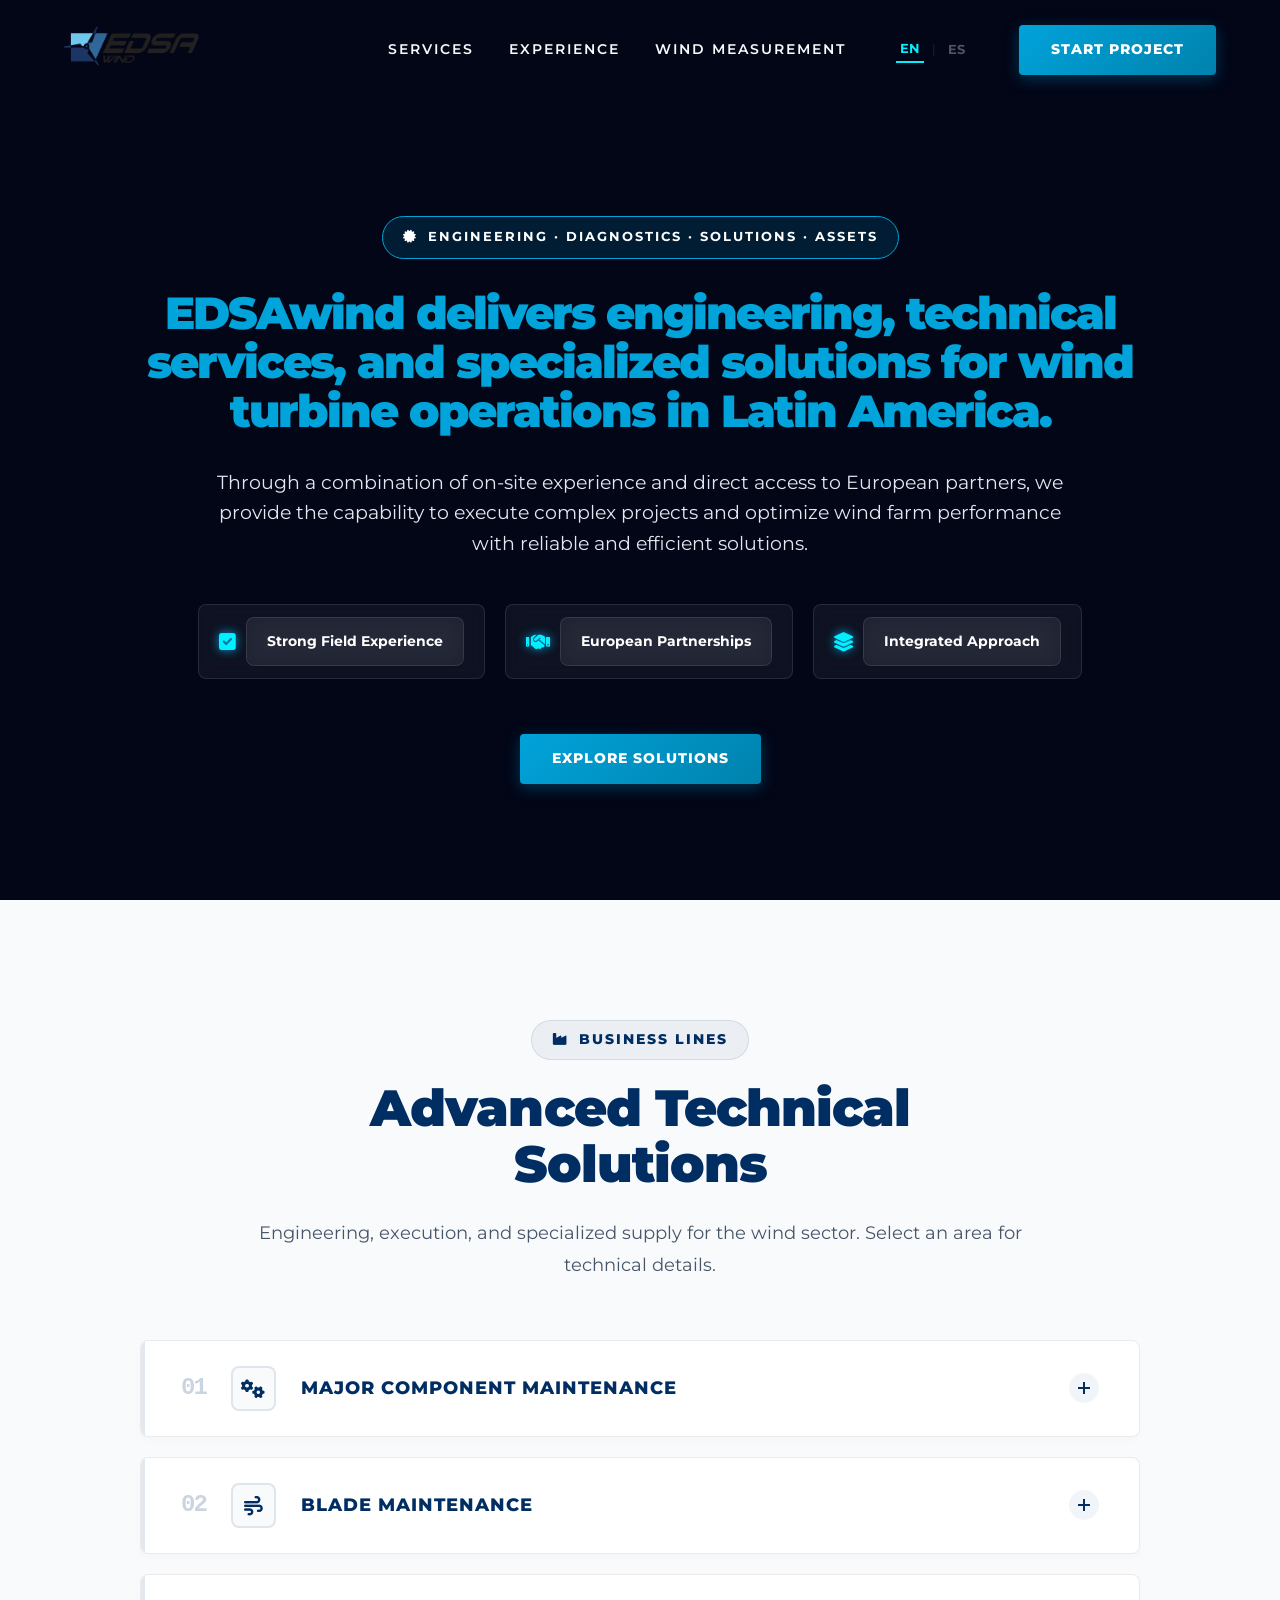
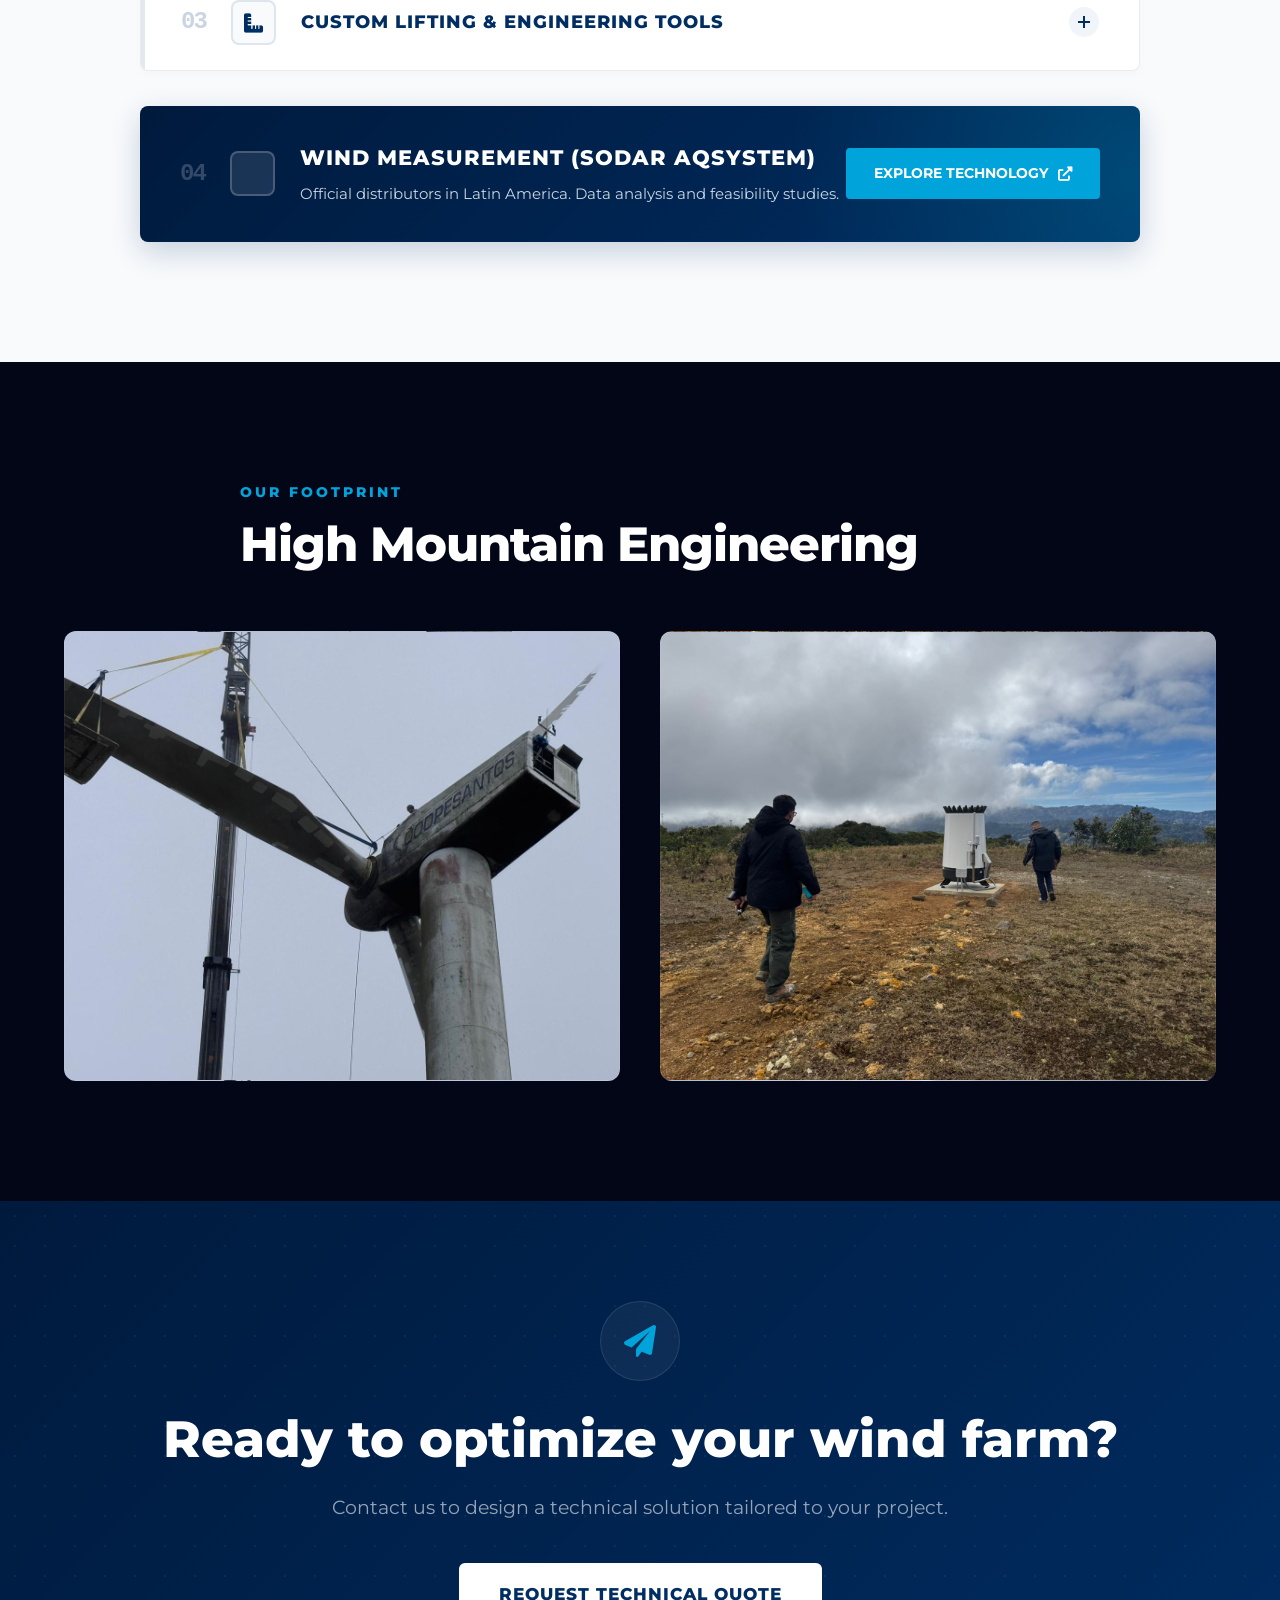
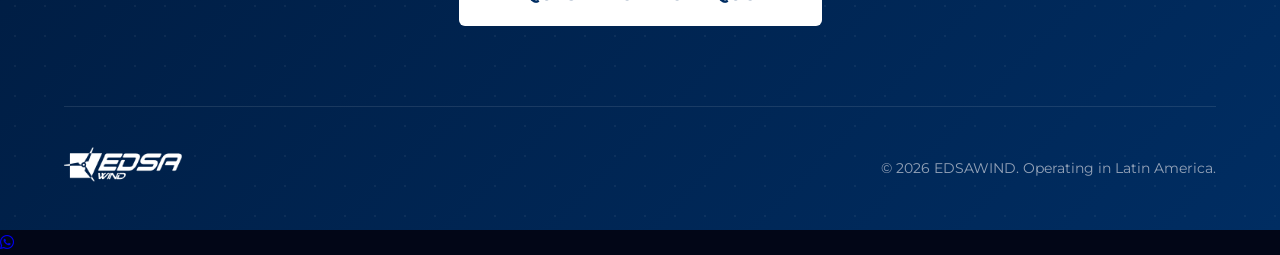
==== commit e776157e: "Refine hero typography, colors and logo Reduce hero title size and remove text shadows/glow for a cl" ====
--- a/index.html
+++ b/index.html
@@ -4,6 +4,8 @@
     <meta charset="UTF-8">
     <meta name="viewport" content="width=device-width, initial-scale=1.0">
     <title>EDSAWIND | Advanced Wind Engineering</title>
+    <link rel="icon" type="image/png" href="images/favicon.png">
+    <link rel="apple-touch-icon" href="images/favicon.png">
     <link rel="stylesheet" href="style.css">
     <link href="https://fonts.googleapis.com/css2?family=Montserrat:wght@300;400;500;700;900&display=swap" rel="stylesheet">
     <link rel="stylesheet" href="https://cdnjs.cloudflare.com/ajax/libs/font-awesome/6.0.0/css/all.min.css">
@@ -13,7 +15,7 @@
     <header class="navbar" id="navbar">
         <div class="nav-container container">
             <a href="index.html" class="brand">
-                <img src="images/logoEdsaWind.png" alt="EDSAWIND Logo" style="filter: brightness(0) invert(1);">
+                <img src="images/logoEdsaWind.png" alt="EDSAWIND Logo">
             </a>
             <nav class="nav-links">
                 <a href="#services-section" data-key="nav-services">Services</a>
@@ -45,7 +47,7 @@
         <div class="container hero-content-centered text-center">
             <div class="hero-text-box animate-up">
                 <span class="feature-badge"><i class="fas fa-certificate"></i> <span data-key="hero-badge">Engineering · Diagnostics · Solutions · Assets</span></span>
-                <h1 class="hero-title">EDSAWIND delivers <span class="text-glow" data-key="hero-title-accent">engineering, technical services</span>, <span data-key="hero-title-end">and specialized solutions for wind turbine operations in Latin America.</span></h1>
+                <h1 class="hero-title">EDSAwind delivers <span class="text-glow" data-key="hero-title-accent">engineering, technical services</span>, <span data-key="hero-title-end">and specialized solutions for wind turbine operations in Latin America.</span></h1>
                 <p class="hero-desc" data-key="hero-desc">Through a combination of on-site experience and direct access to European partners, we provide the capability to execute complex projects and optimize wind farm performance with reliable and efficient solutions.</p>
                 
                 <div class="hero-differentiators">
--- a/style.css
+++ b/style.css
@@ -90,15 +90,15 @@
 
 /* Título con "Highlight" de color en palabras clave */
 .hero-title { 
-    font-size: clamp(2.5rem, 5vw, 4.2rem); 
-    font-weight: 900; line-height: 1.1; margin-bottom: 30px; letter-spacing: -2px; color: #FFFFFF; 
-    text-shadow: 0 10px 30px rgba(0,0,0,0.5);
+    font-size: clamp(1.8rem, 3.5vw, 3rem); 
+    font-weight: 900; line-height: 1.1; margin-bottom: 30px; letter-spacing: -2px; color: var(--color-secondary); 
+    text-shadow: none;
 }
 
 /* El texto que envuelvas en span (o la clase text-glow) tendrá color */
 .text-glow { 
-    color: var(--color-accent);
-    text-shadow: 0 0 20px rgba(0, 240, 255, 0.4);
+    color: var(--color-secondary);
+    text-shadow: none;
 }
 
 .hero-desc { font-size: clamp(1.1rem, 1.5vw, 1.3rem); color: #E2E8F0; margin-bottom: 45px; max-width: 850px; margin-left: auto; margin-right: auto; font-weight: 400; }
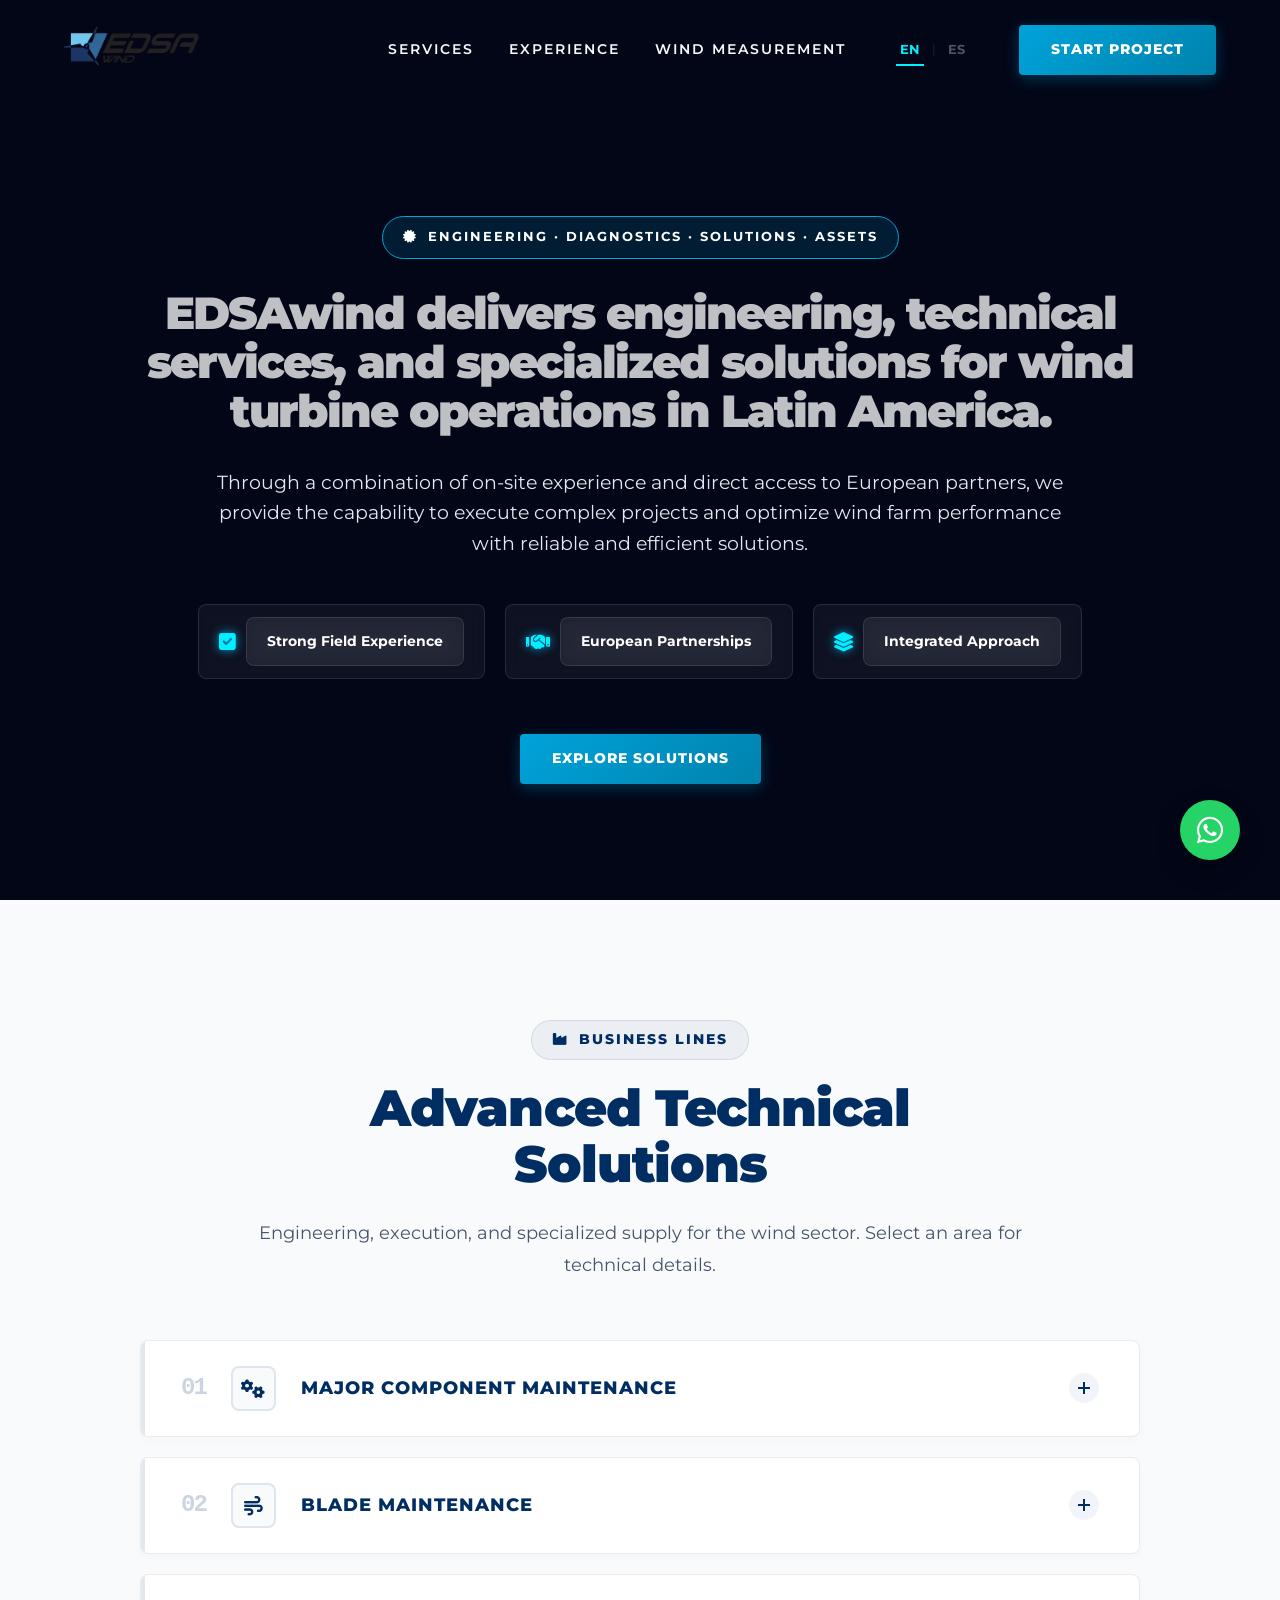
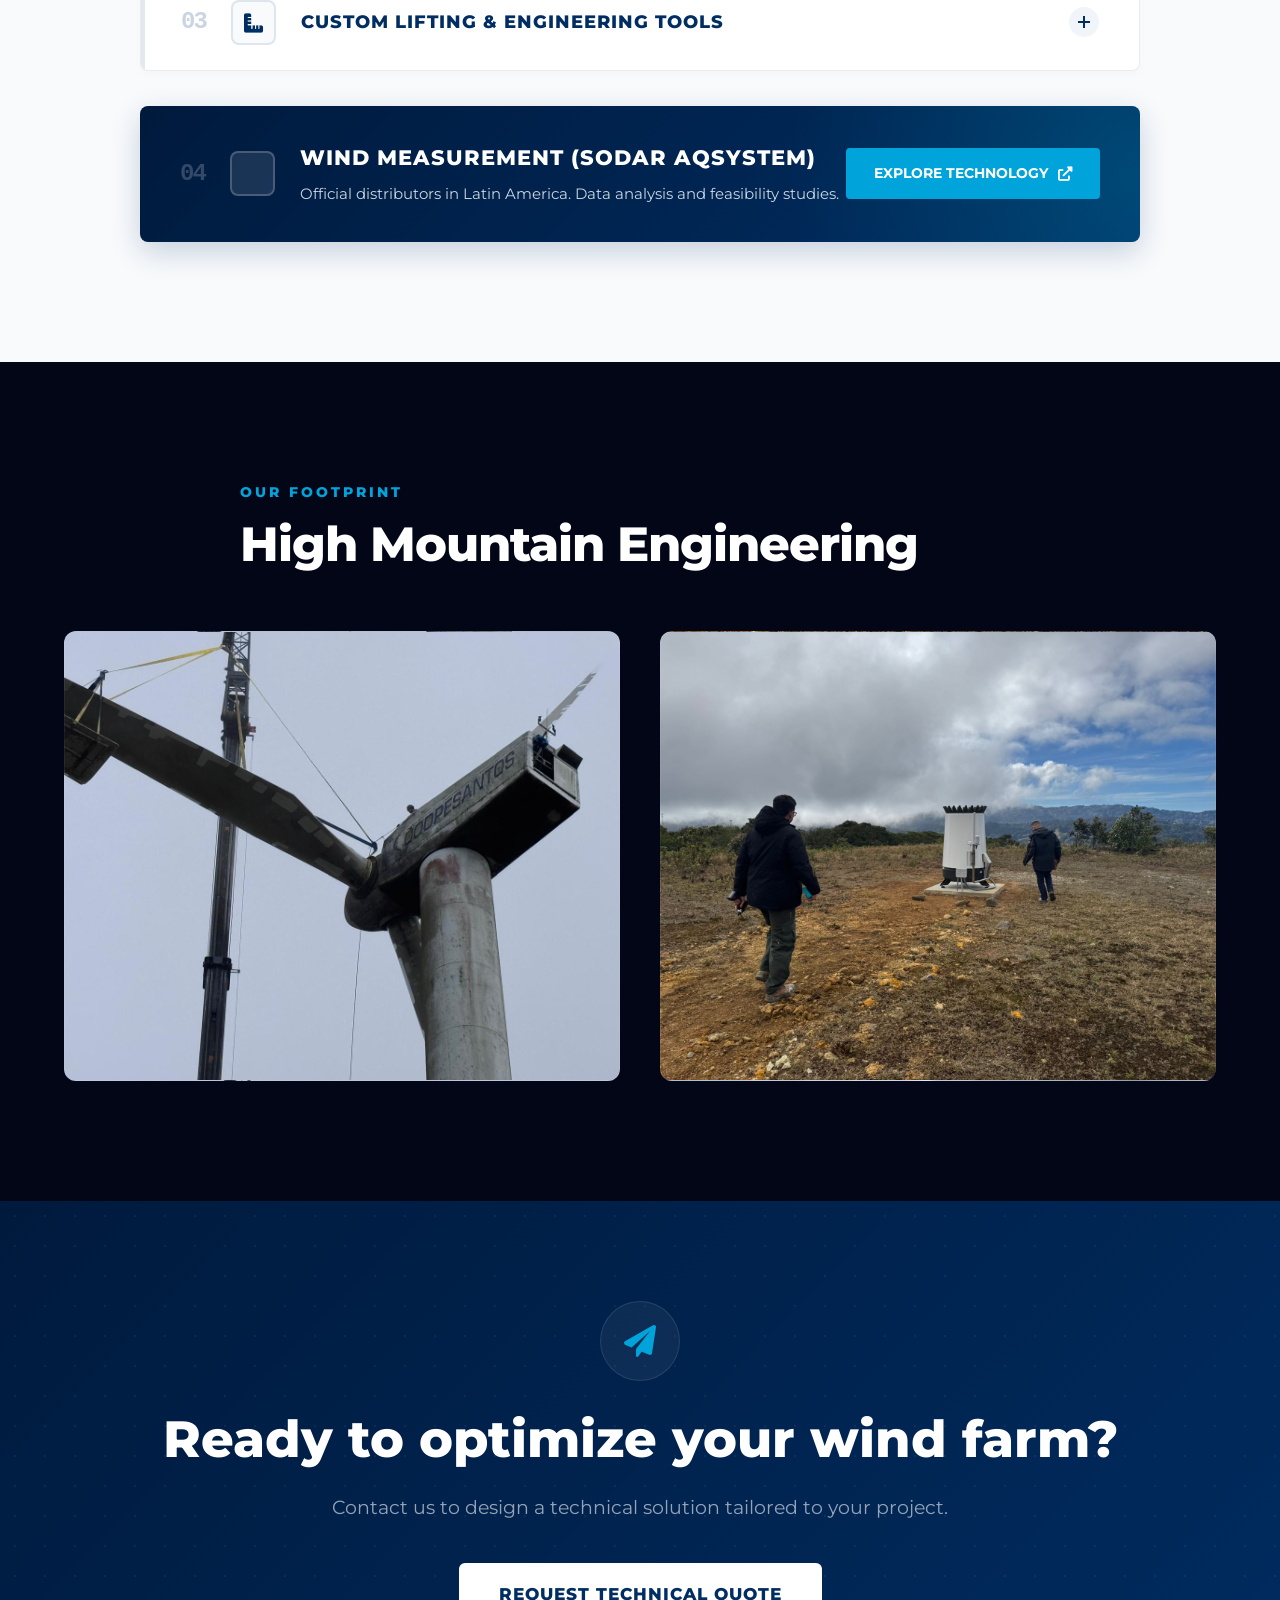
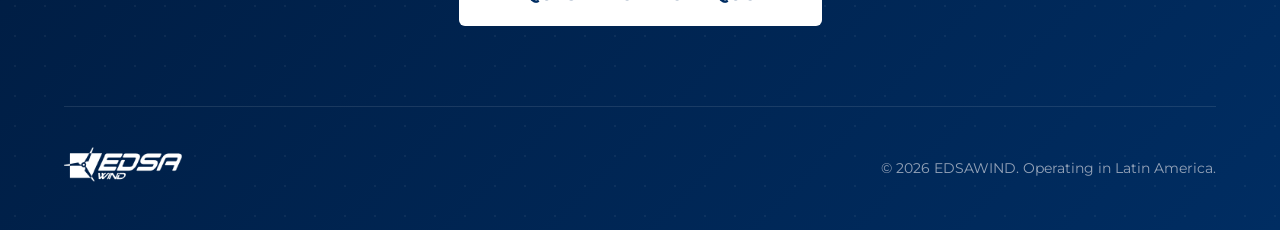
==== commit f43c651a: "cambios de meta google y imagen en sodar y funcion de whatsapp" ====
--- a/index.html
+++ b/index.html
@@ -4,6 +4,15 @@
     <meta charset="UTF-8">
     <meta name="viewport" content="width=device-width, initial-scale=1.0">
     <title>EDSAWIND | Advanced Wind Engineering</title>
+    <meta name="description" content="Líderes en ingeniería y mantenimiento de componentes mayores para aerogeneradores. Representantes oficiales de SODAR AQSYSTEM en Costa Rica y Latinoamérica.">
+    <meta name="keywords" content="energía eólica, ingeniería, mantenimiento aerogeneradores, SODAR, AQSYSTEM, Costa Rica, mantenimiento palas">
+    <meta property="og:title" content="EDSAWIND | Advanced Wind Engineering">
+    <meta property="og:description" content="Soluciones especializadas para la operación y mantenimiento de parques eólicos en América Latina.">
+    <meta property="og:image" content="images/imagelandingMain.png"> 
+    <meta property="og:url" content="https://www.edsawind.com">
+    <meta property="og:type" content="website">
+
+<link rel="canonical" href="https://www.edsawind.com">
     <link rel="icon" type="image/png" href="images/favicon.png">
     <link rel="apple-touch-icon" href="images/favicon.png">
     <link rel="stylesheet" href="style.css">
--- a/style.css
+++ b/style.css
@@ -10,8 +10,7 @@
     
     --color-primary: #002D62; 
     --color-secondary: #00A3DA; /* Cyan EDSA */
-    --color-accent: #00f0ff; /* Cyan Eléctrico */
-    
+    --color-accent: #00f0ff; 
     --font-main: 'Montserrat', sans-serif;
     --transition: all 0.4s cubic-bezier(0.16, 1, 0.3, 1);
     --shadow-premium: 0 15px 40px rgba(0,0,0,0.5);
@@ -68,7 +67,6 @@
 }
 .full-video-element.active { opacity: 1; z-index: 2; }
 
-/* Overlay ajustado para dar profundidad azulada */
 .video-overlay { 
     position: absolute; top: 0; left: 0; width: 100%; height: 100%; 
     background: linear-gradient(180deg, rgba(2, 6, 23, 0.3) 0%, rgba(2, 6, 23, 0.8) 100%); 
@@ -78,7 +76,6 @@
 .hero-content-centered { position: relative; z-index: 4; padding-top: 100px; }
 .hero-text-box { max-width: 1100px; margin: 0 auto; color: #FFFFFF; }
 
-/* Badge con toque de color */
 .feature-badge { 
     display: inline-flex; align-items: center; gap: 10px; 
     background: rgba(0, 163, 218, 0.15); 
@@ -88,22 +85,19 @@
     margin-bottom: 30px; backdrop-filter: blur(10px); 
 }
 
-/* Título con "Highlight" de color en palabras clave */
 .hero-title { 
     font-size: clamp(1.8rem, 3.5vw, 3rem); 
-    font-weight: 900; line-height: 1.1; margin-bottom: 30px; letter-spacing: -2px; color: var(--color-secondary); 
+    font-weight: 900; line-height: 1.1; margin-bottom: 30px; letter-spacing: -2px; color: rgba(255, 255, 255, 0.75); 
     text-shadow: none;
 }
 
-/* El texto que envuelvas en span (o la clase text-glow) tendrá color */
 .text-glow { 
-    color: var(--color-secondary);
+    color: rgba(255, 255, 255, 0.75);
     text-shadow: none;
 }
 
 .hero-desc { font-size: clamp(1.1rem, 1.5vw, 1.3rem); color: #E2E8F0; margin-bottom: 45px; max-width: 850px; margin-left: auto; margin-right: auto; font-weight: 400; }
 
-/* Diferenciadores con iconos vibrantes */
 .hero-differentiators { display: flex; justify-content: center; flex-wrap: wrap; gap: 20px; margin-bottom: 55px; }
 .hero-differentiators span { 
     font-size: 0.9rem; font-weight: 700; color: #FFFFFF; 
@@ -124,14 +118,13 @@
     filter: drop-shadow(0 0 5px var(--color-secondary));
 }
 
-/* --- SECCIÓN SERVICIOS (INDUSTRIAL PREMIUM) --- */
+/* --- SECCIÓN SERVICIOS --- */
 .industrial-accordion-section { padding: 120px 0; background-color: var(--color-bg-light); color: var(--color-text-dark); }
 .section-header { max-width: 800px; margin: 0 auto 60px; }
 .eyebrow-dark { display: inline-flex; align-items: center; gap: 10px; background: rgba(0, 45, 98, 0.05); padding: 8px 20px; border-radius: 30px; color: var(--color-primary); margin-bottom: 20px; font-weight: 800; letter-spacing: 2px; text-transform: uppercase; font-size: 0.85rem; border: 1px solid rgba(0, 45, 98, 0.1); }
 .section-header h2 { font-size: clamp(2.5rem, 4vw, 3.5rem); color: var(--color-primary); letter-spacing: -1px; line-height: 1.1; margin-bottom: 25px; font-weight: 900; }
 .section-header p { font-size: 1.15rem; color: #475569; line-height: 1.7; }
 
-/* Resto del acordeón se mantiene con su diseño industrial limpio */
 .industrial-accordion-wrapper { max-width: 1000px; margin: 0 auto; display: flex; flex-direction: column; gap: 20px; }
 .ind-accordion-item { background: #FFFFFF; border-radius: 8px; border: 1px solid rgba(0,0,0,0.08); box-shadow: 0 4px 10px rgba(0,0,0,0.02); overflow: hidden; transition: var(--transition); position: relative; }
 .ind-accordion-item::before { content: ''; position: absolute; top: 0; left: 0; width: 4px; height: 100%; background: #E2E8F0; transition: var(--transition); }
@@ -208,58 +201,52 @@
 .footer-logo img { height: 35px; filter: brightness(0) invert(1); }
 .footer-legal p { font-size: 0.9rem; color: var(--color-text-muted); }
 
-/* --- RESPONSIVE --- */
-@media (max-width: 1024px) { .project-grid-premium { grid-template-columns: 1fr; } .hero-content-centered { padding-top: 150px; } }
+/* --- SELECTOR DE IDIOMA EN NAVBAR --- */
+.lang-selector { display: flex; align-items: center; gap: 8px; margin: 0 15px; font-size: 0.8rem; font-weight: 700; color: var(--color-text-muted); }
+.lang-btn { cursor: pointer; transition: var(--transition); padding: 2px 4px; opacity: 0.5; position: relative; }
+.lang-btn:hover { color: var(--color-secondary); opacity: 1; }
+.lang-btn.active { color: var(--color-accent); opacity: 1; }
+.lang-btn.active::after { content: ''; position: absolute; bottom: -4px; left: 0; width: 100%; height: 2px; background-color: var(--color-accent); }
+.lang-separator { opacity: 0.3; font-weight: 300; }
+
+/* --- WHATSAPP --- */
+.whatsapp-float { position: fixed; width: 60px; height: 60px; bottom: 40px; right: 40px; background-color: #25d366; color: #FFF; border-radius: 50px; text-align: center; font-size: 30px; box-shadow: 0 10px 25px rgba(0,0,0,0.3); z-index: 2000; display: flex; align-items: center; justify-content: center; }
+
+/* --- MOBILE OPTIMIZATION (EL FIX) --- */
 @media (max-width: 768px) {
-    .hero-title { font-size: 2.2rem; } .hero-desc { font-size: 1.1rem; }
-    .ind-accordion-header { flex-direction: column; align-items: flex-start; gap: 15px; padding: 25px; }
-    .ind-header-right { align-self: flex-end; margin-top: -30px; }
-    .ind-sodar-item { flex-direction: column; text-align: center; gap: 20px; padding: 25px; }
-    .ind-header-left { flex-direction: column; text-align: center; }
+    .container { width: 92%; }
+    
+    /* Navbar móvil */
+    .nav-links { display: none; }
+    .brand img { height: 35px; }
+
+    /* Hero móvil */
+    .hero-full-bg { padding: 120px 0 60px; height: auto; min-height: 100vh; }
+    .hero-title { font-size: 1.8rem !important; line-height: 1.3; margin-bottom: 20px; }
+    .hero-desc { font-size: 0.95rem; padding: 0 10px; margin-bottom: 30px; }
+    
+    /* Diferenciadores: uno debajo de otro */
+    .hero-differentiators { flex-direction: column; align-items: center; gap: 12px; margin-bottom: 40px; }
+    .hero-differentiators span { 
+        width: 90%; 
+        justify-content: center; 
+        font-size: 0.8rem; 
+        padding: 10px; 
+    }
+
+    /* Proyectos: una sola columna */
+    .project-grid-premium { grid-template-columns: 1fr; gap: 20px; }
+    .project-img-premium { height: 300px; }
+    .img-caption-premium { font-size: 1.1rem; padding: 30px 20px; }
+
+    /* Secciones */
+    .industrial-accordion-section { padding: 60px 0; }
+    .section-header h2 { font-size: 2rem; }
+    .ind-accordion-header { padding: 20px; }
+    .ind-header-left { gap: 15px; }
     .ind-number { display: none; }
+
+    /* Footer y WhatsApp */
     .footer-bottom { flex-direction: column; gap: 20px; text-align: center; }
-    .nav-links { display: none; }
-}
-
-/* --- SELECTOR DE IDIOMA EN NAVBAR --- */
-.lang-selector {
-    display: flex;
-    align-items: center;
-    gap: 8px;
-    margin: 0 15px;
-    font-size: 0.8rem;
-    font-weight: 700;
-    color: var(--color-text-muted);
-}
-
-.lang-btn {
-    cursor: pointer;
-    transition: var(--transition);
-    padding: 2px 4px;
-    opacity: 0.5;
-}
-
-.lang-btn:hover {
-    color: var(--color-secondary);
-    opacity: 1;
-}
-
-.lang-btn.active {
-    color: var(--color-accent);
-    opacity: 1;
-    border-bottom: 2px solid var(--color-accent);
-}
-
-.lang-separator {
-    opacity: 0.3;
-    font-weight: 300;
-}
-
-/* Ajuste responsive para el selector */
-@media (max-width: 768px) {
-    .lang-selector {
-        margin: 20px 0;
-        justify-content: center;
-        font-size: 1.2rem;
-    }
+    .whatsapp-float { width: 50px; height: 50px; bottom: 20px; right: 20px; font-size: 25px; }
 }
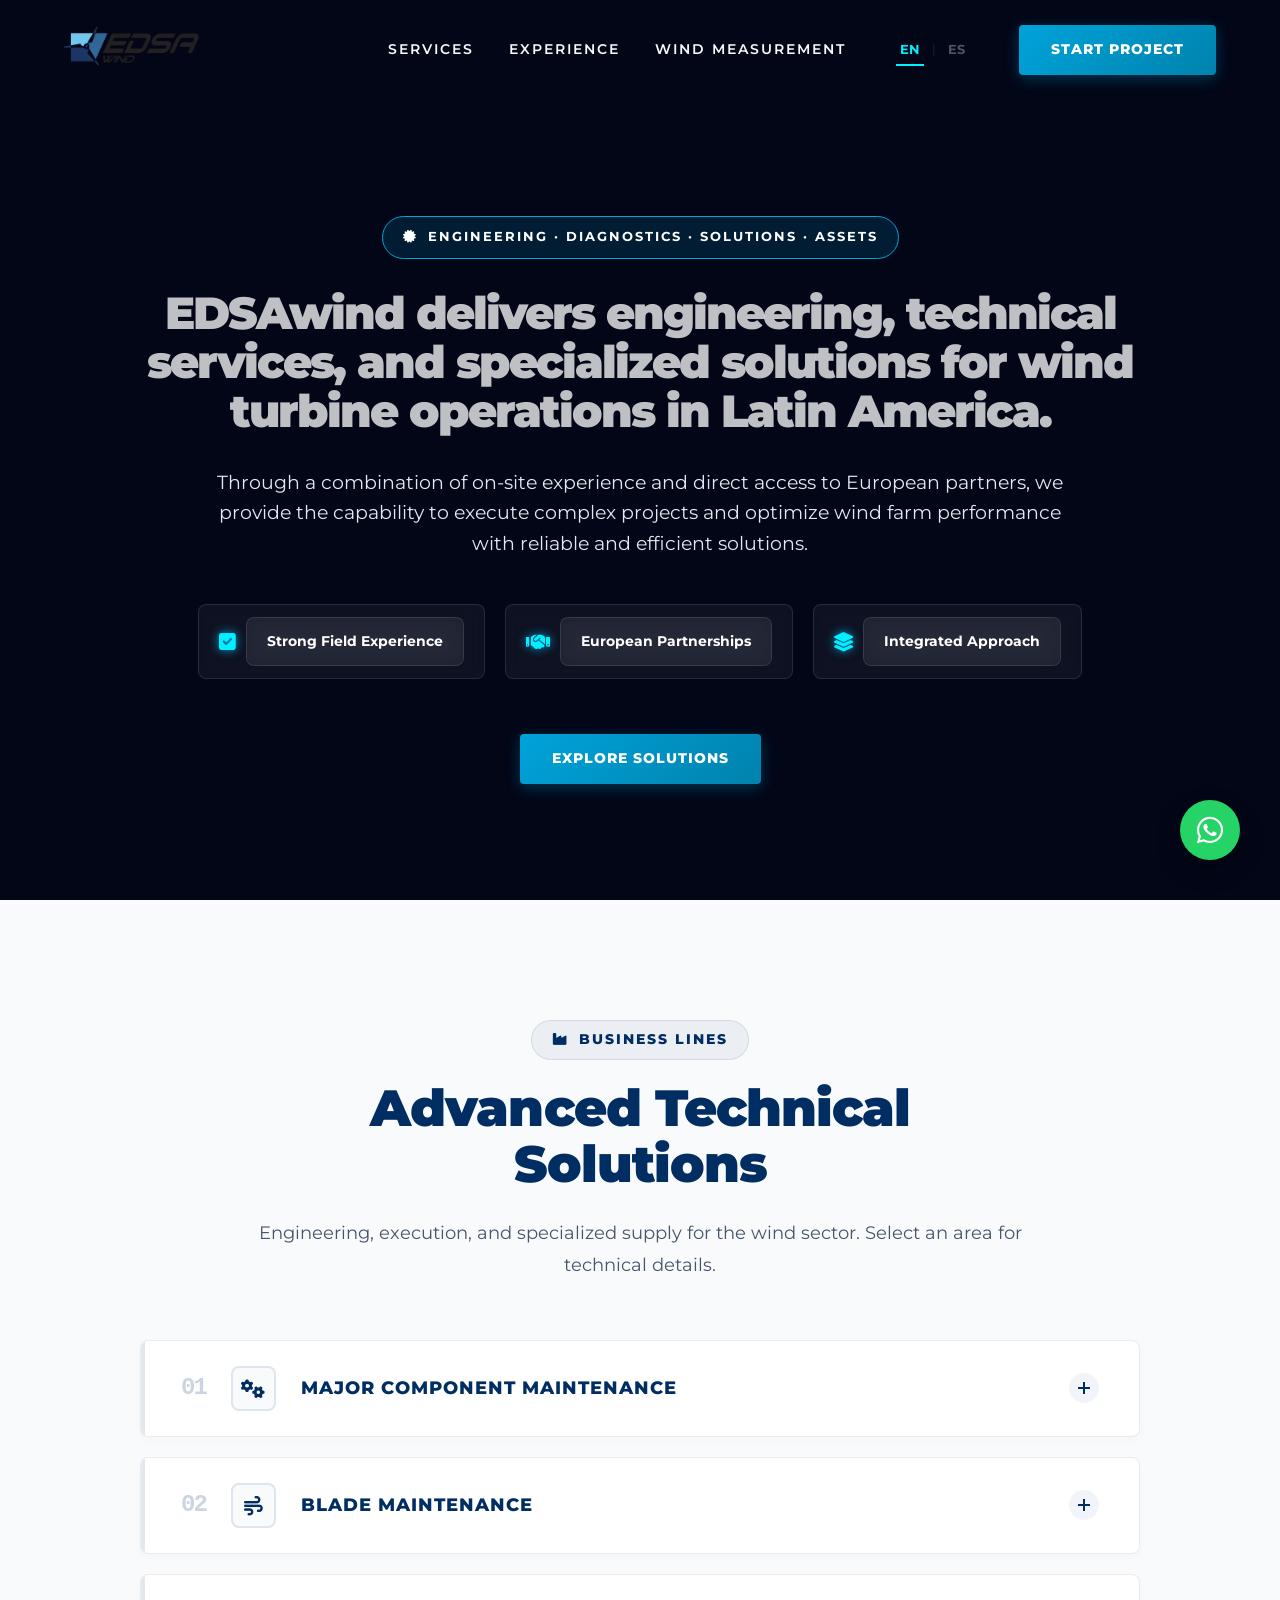
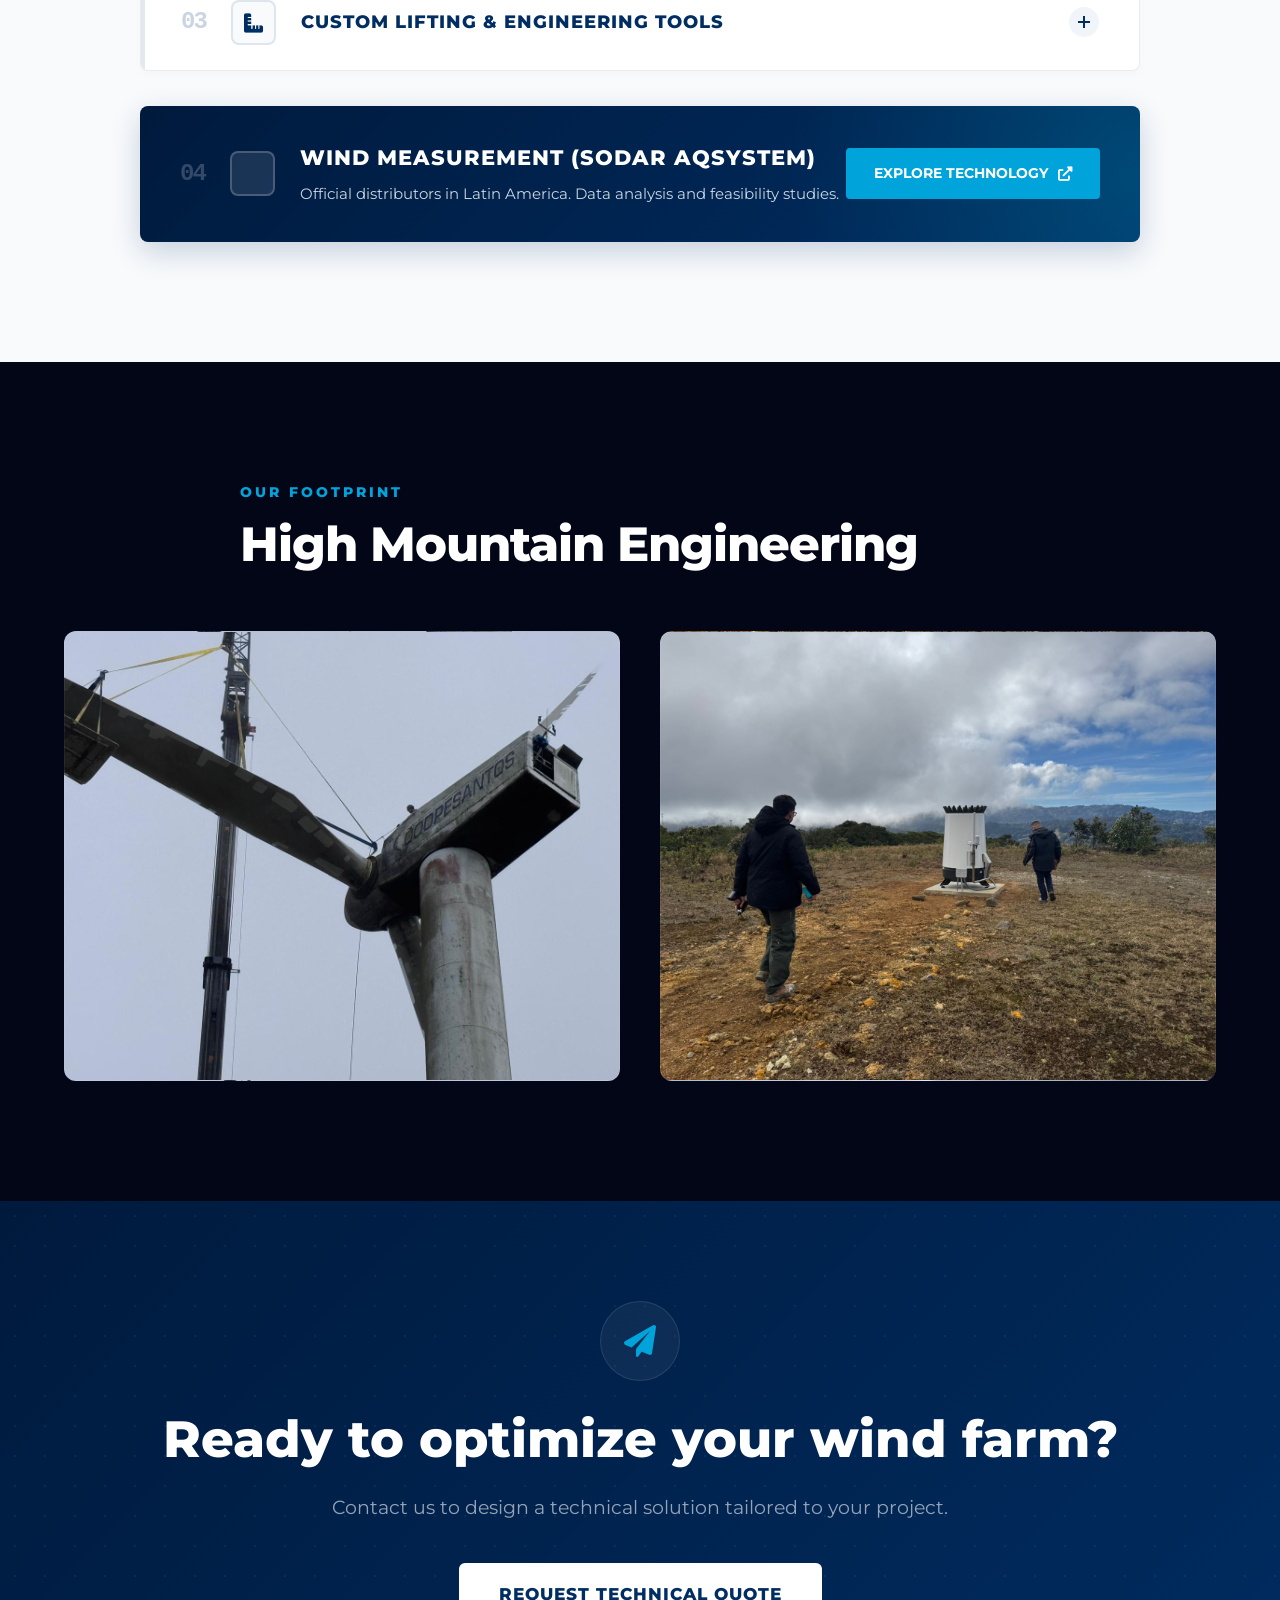
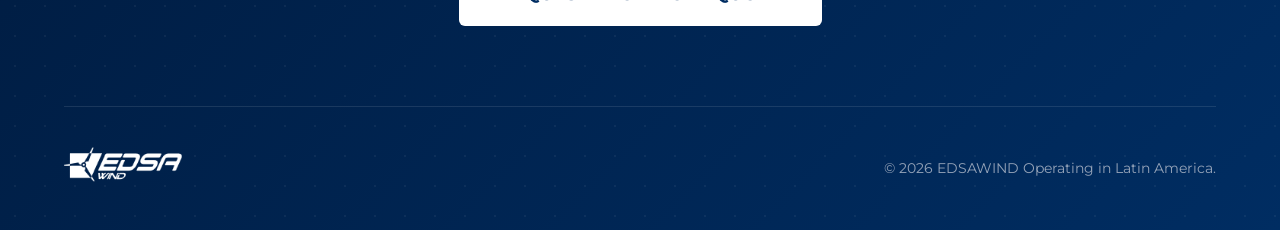
==== commit d2051dbf: "publicidad" ====
--- a/index.html
+++ b/index.html
@@ -204,7 +204,7 @@
             </div>
             <div class="footer-bottom">
                 <div class="footer-logo"><img src="images/logoEdsaWind.png" alt="EDSAWIND Logo" style="height: 35px; filter: brightness(0) invert(1);"></div>
-                <div class="footer-legal"><p>&copy; 2026 EDSAWIND. <span data-key="foot-rights">Operating in Latin America.</span></p></div>
+                <div class="footer-legal"><p>&copy; 2026 EDSAWIND <span data-key="foot-rights">Developed by www.qrinnovationss.com</span></p></div>
             </div>
         </div>
     </footer>
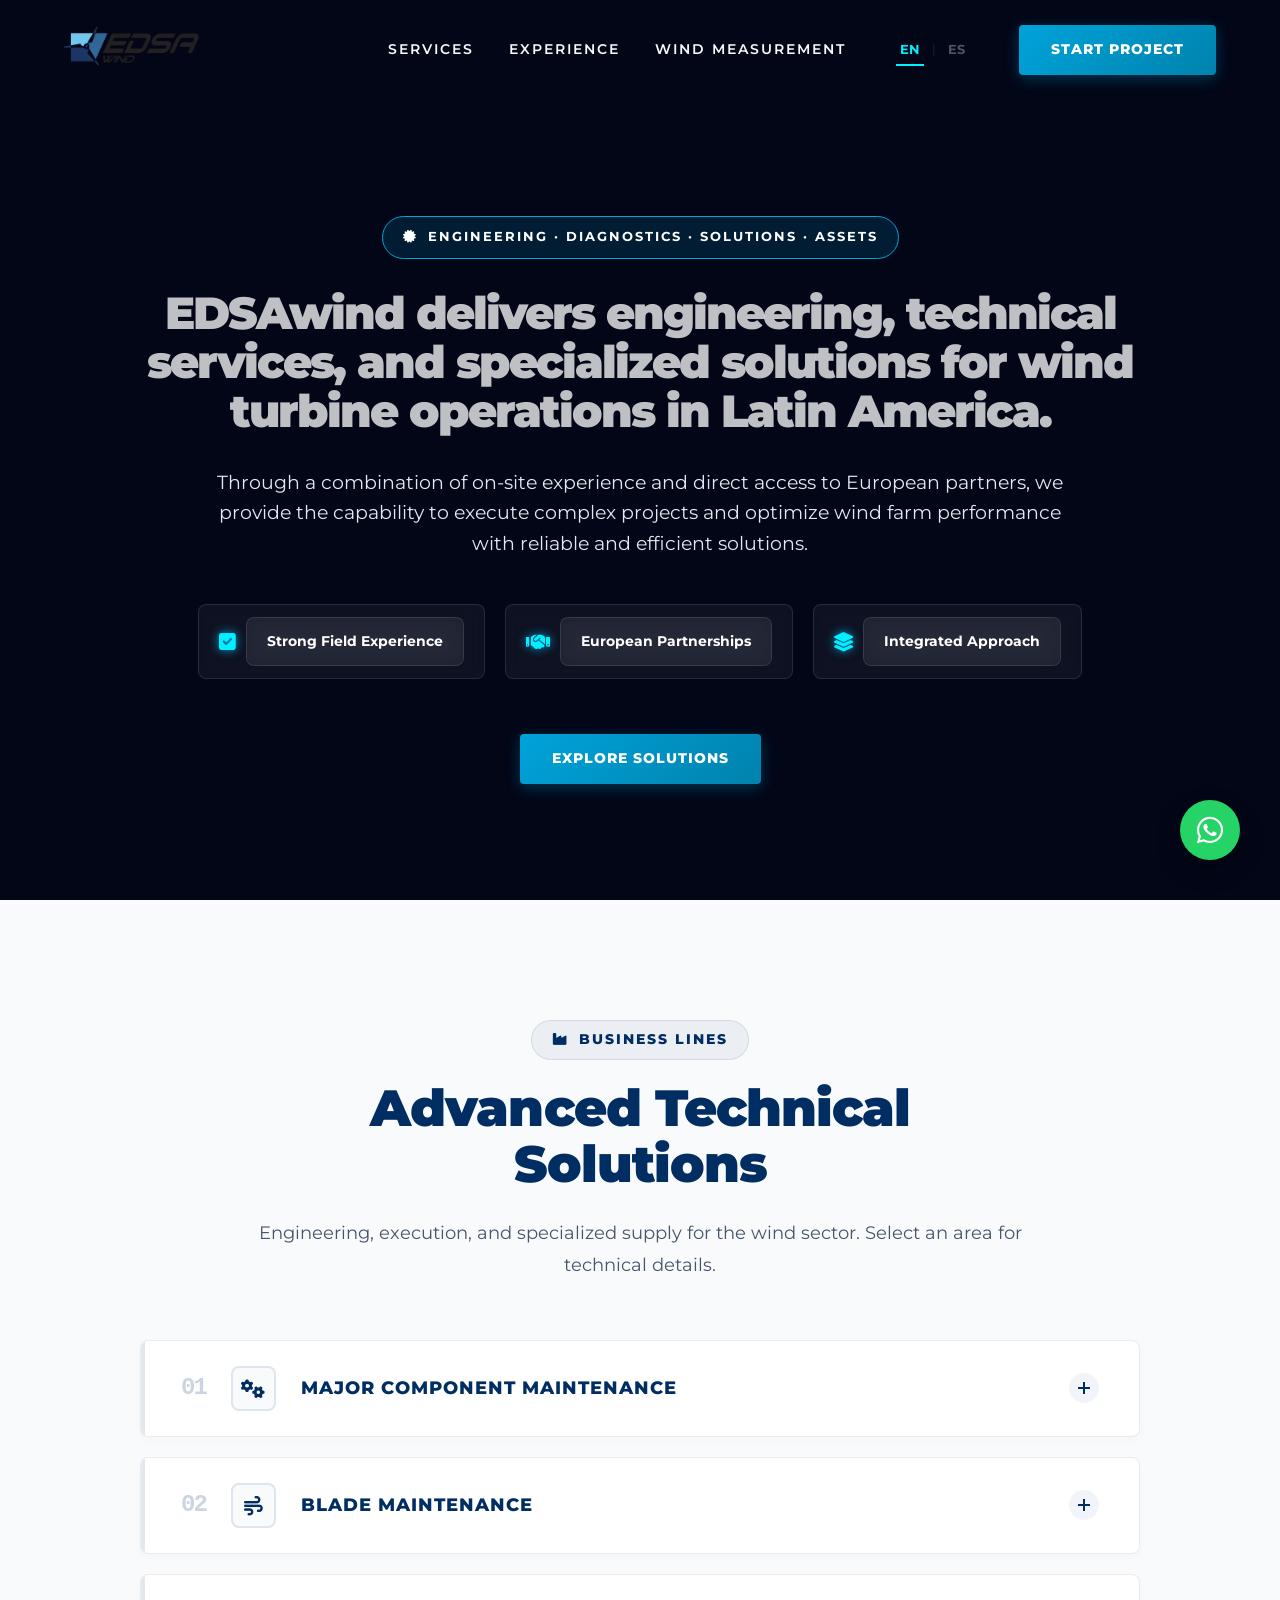
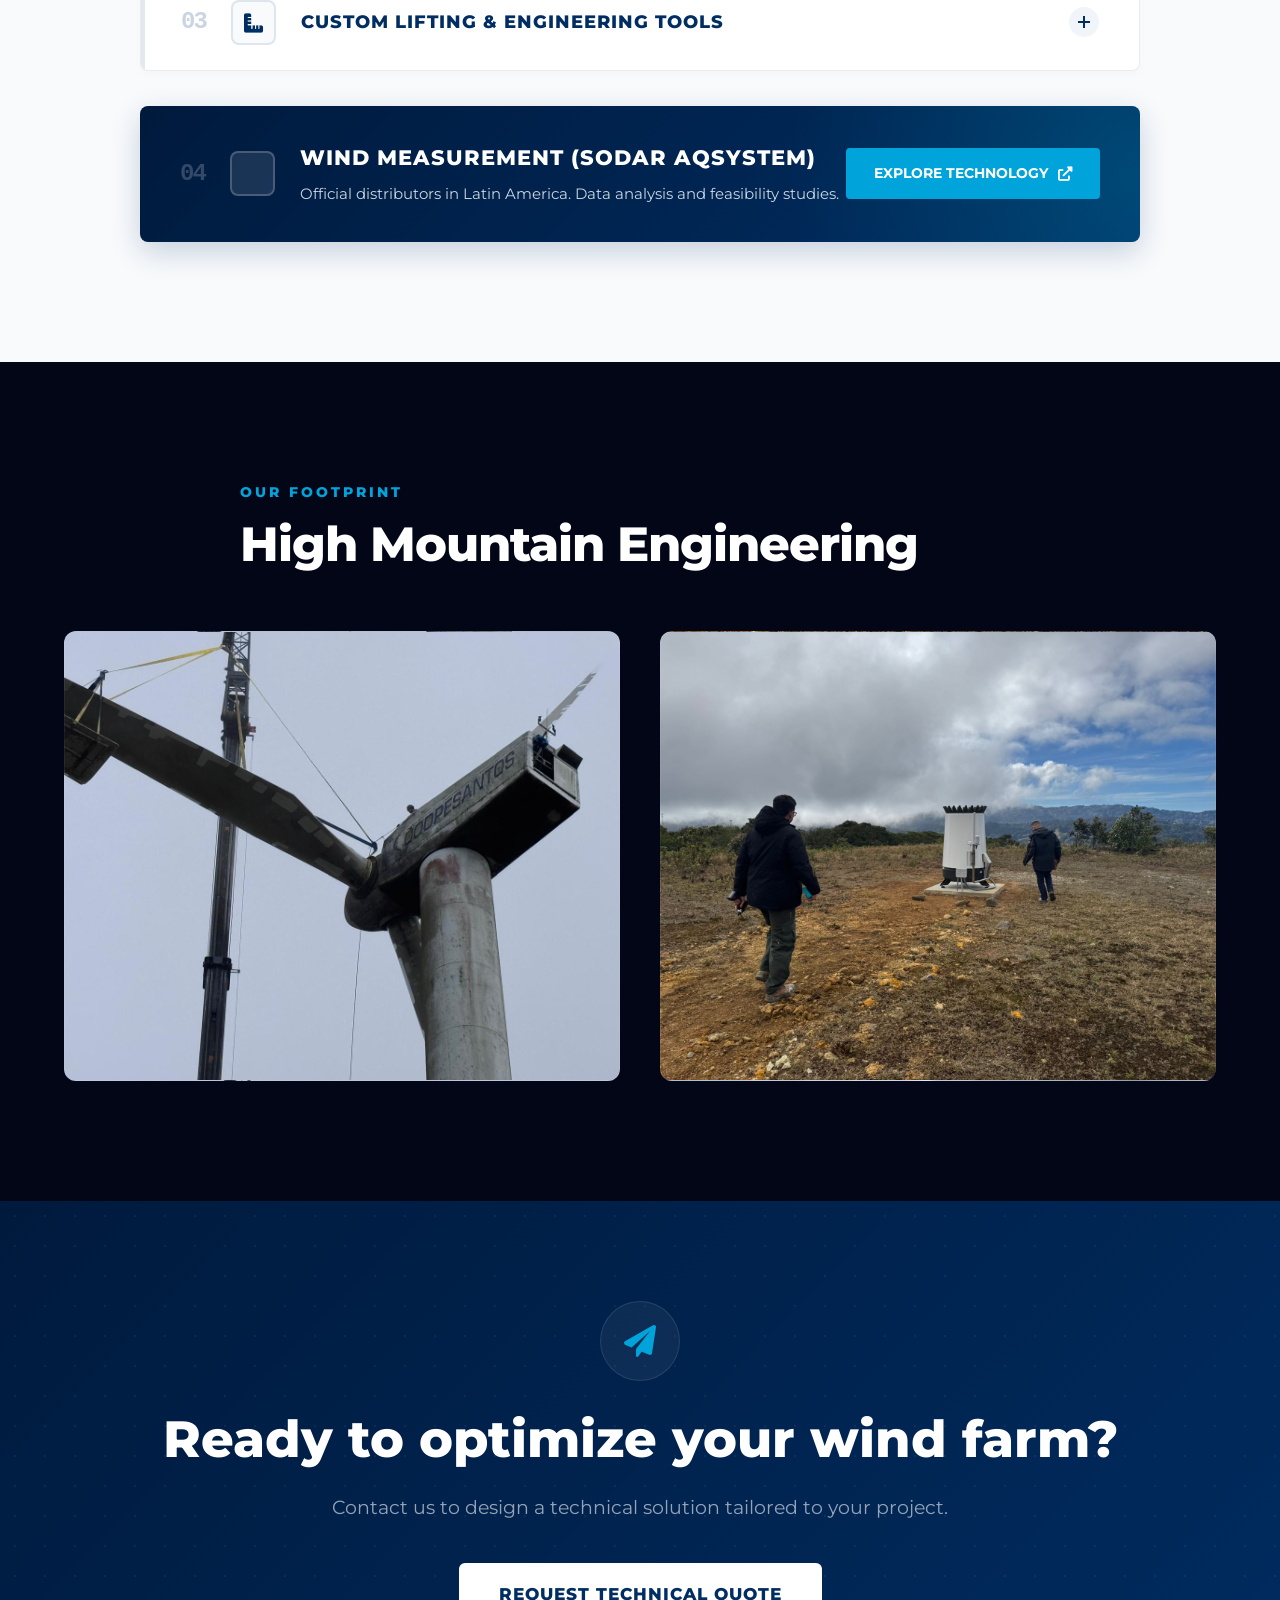
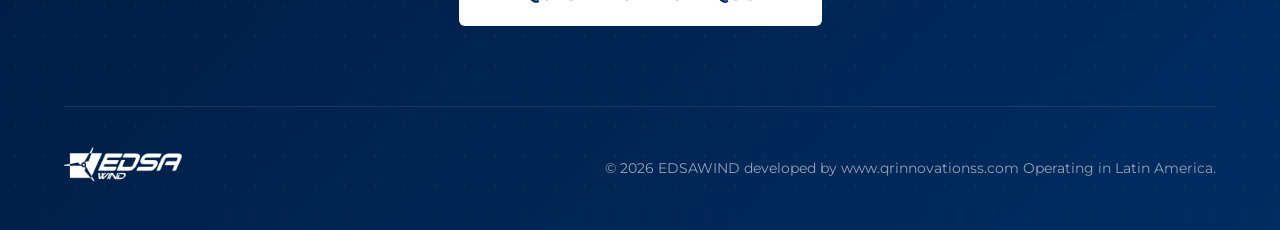
==== commit 7687a39c: "cambios" ====
--- a/index.html
+++ b/index.html
@@ -204,7 +204,7 @@
             </div>
             <div class="footer-bottom">
                 <div class="footer-logo"><img src="images/logoEdsaWind.png" alt="EDSAWIND Logo" style="height: 35px; filter: brightness(0) invert(1);"></div>
-                <div class="footer-legal"><p>&copy; 2026 EDSAWIND <span data-key="foot-rights">Developed by www.qrinnovationss.com</span></p></div>
+                <div class="footer-legal"><p>&copy; 2026 EDSAWIND developed by www.qrinnovationss.com                 <span data-key="foot-rights">  Operating in Latin America.</span></p></div>
             </div>
         </div>
     </footer>
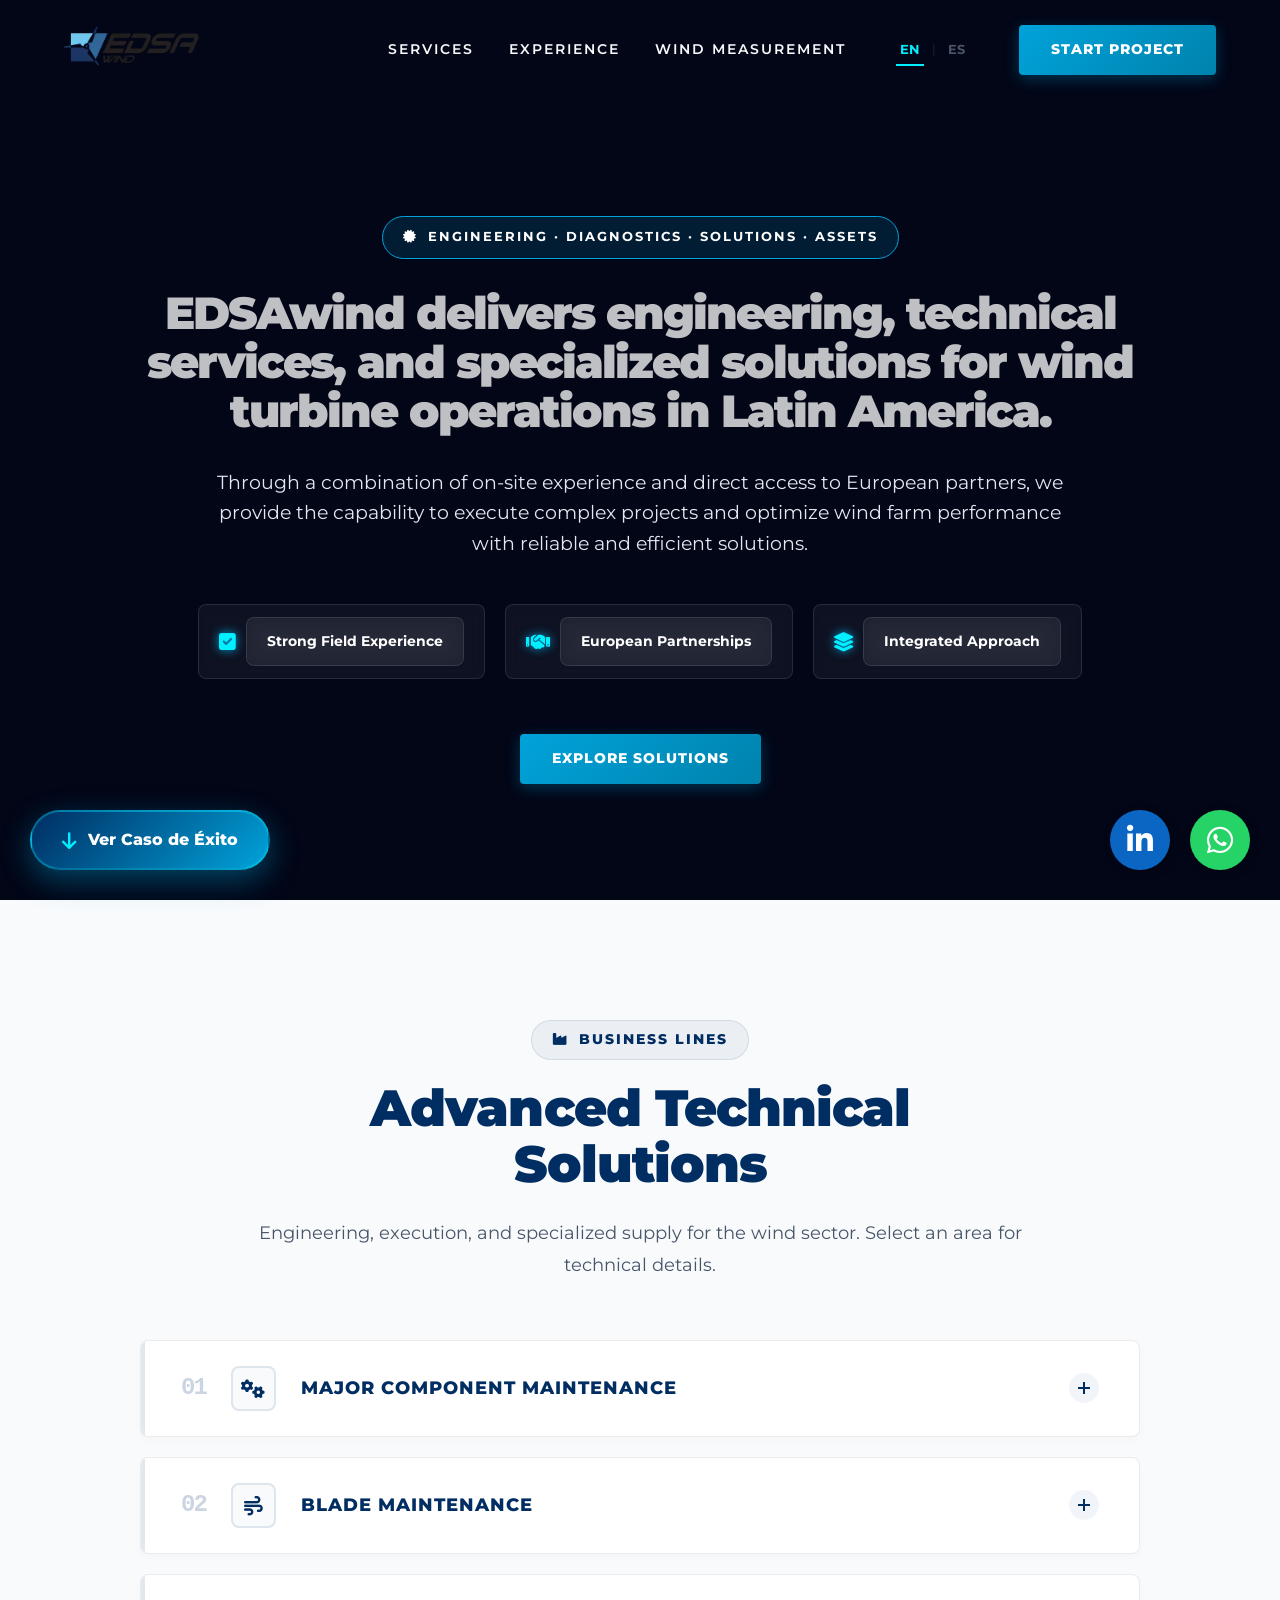
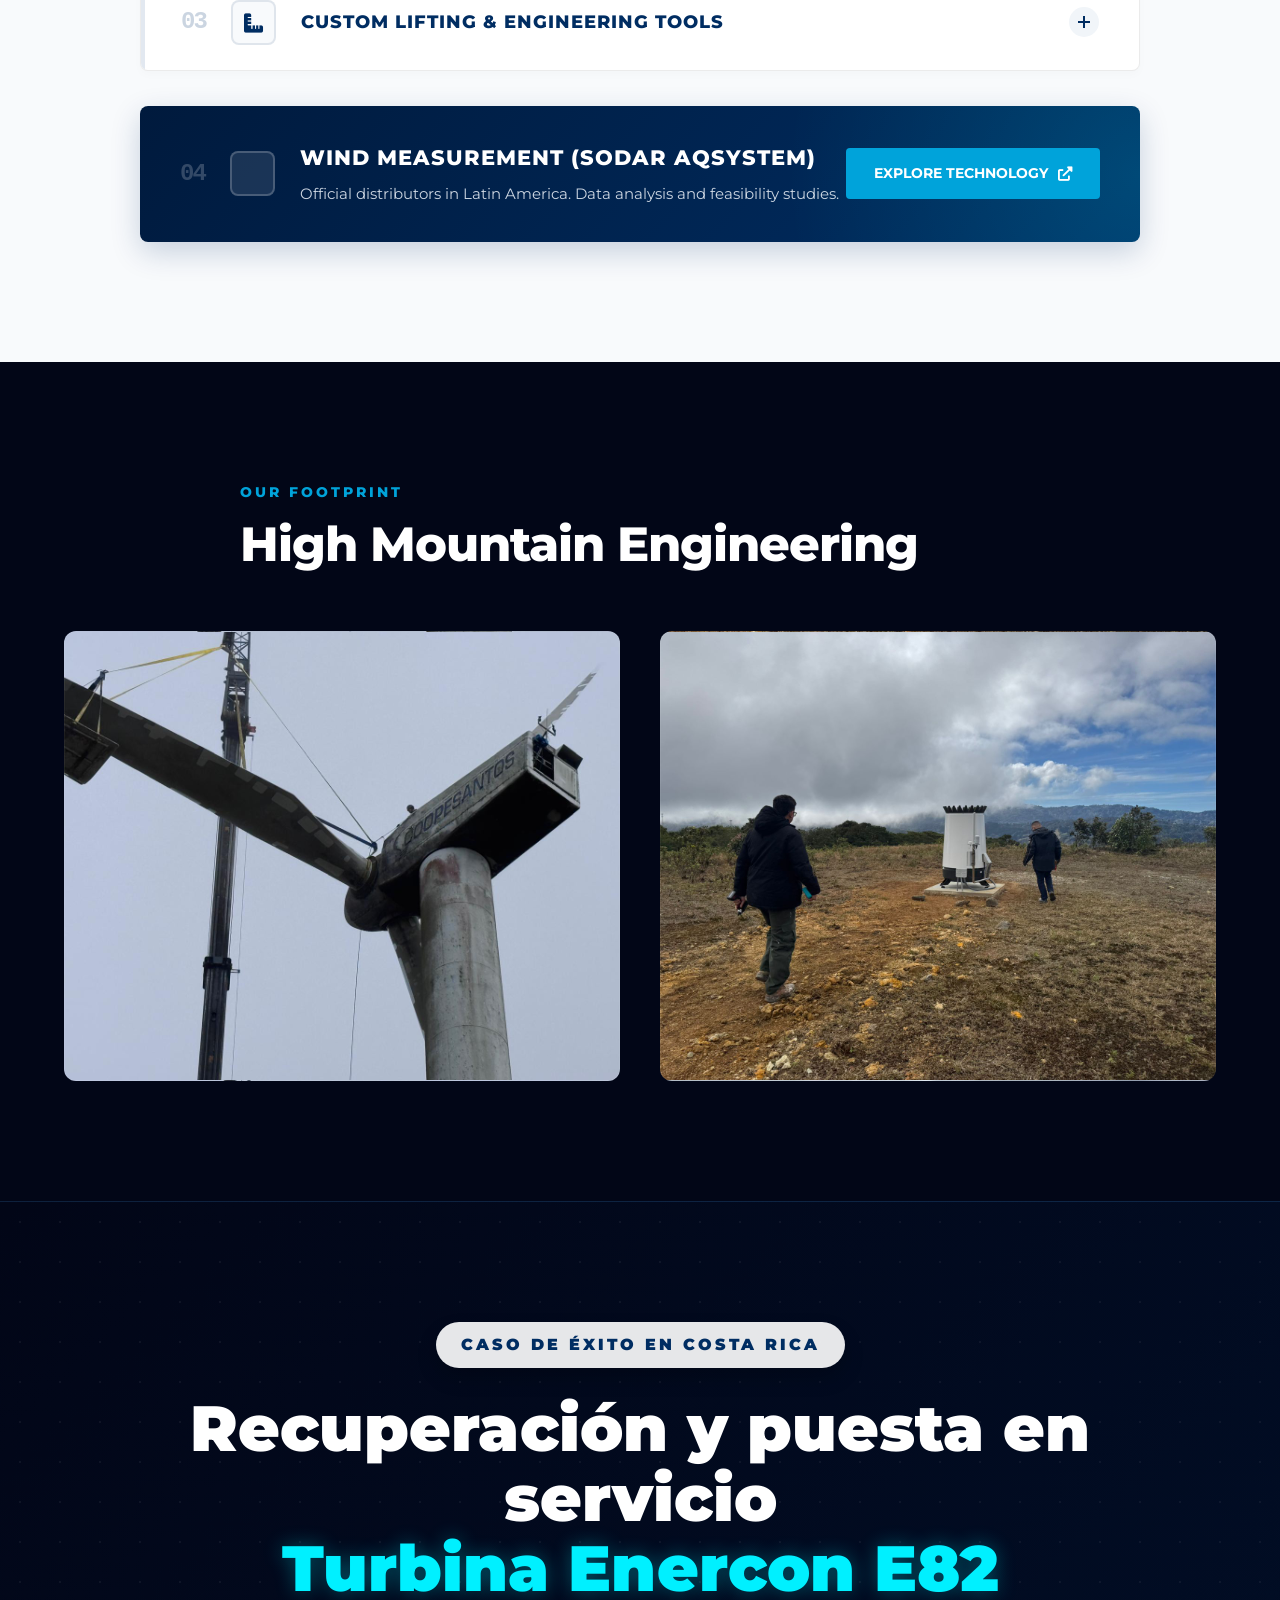
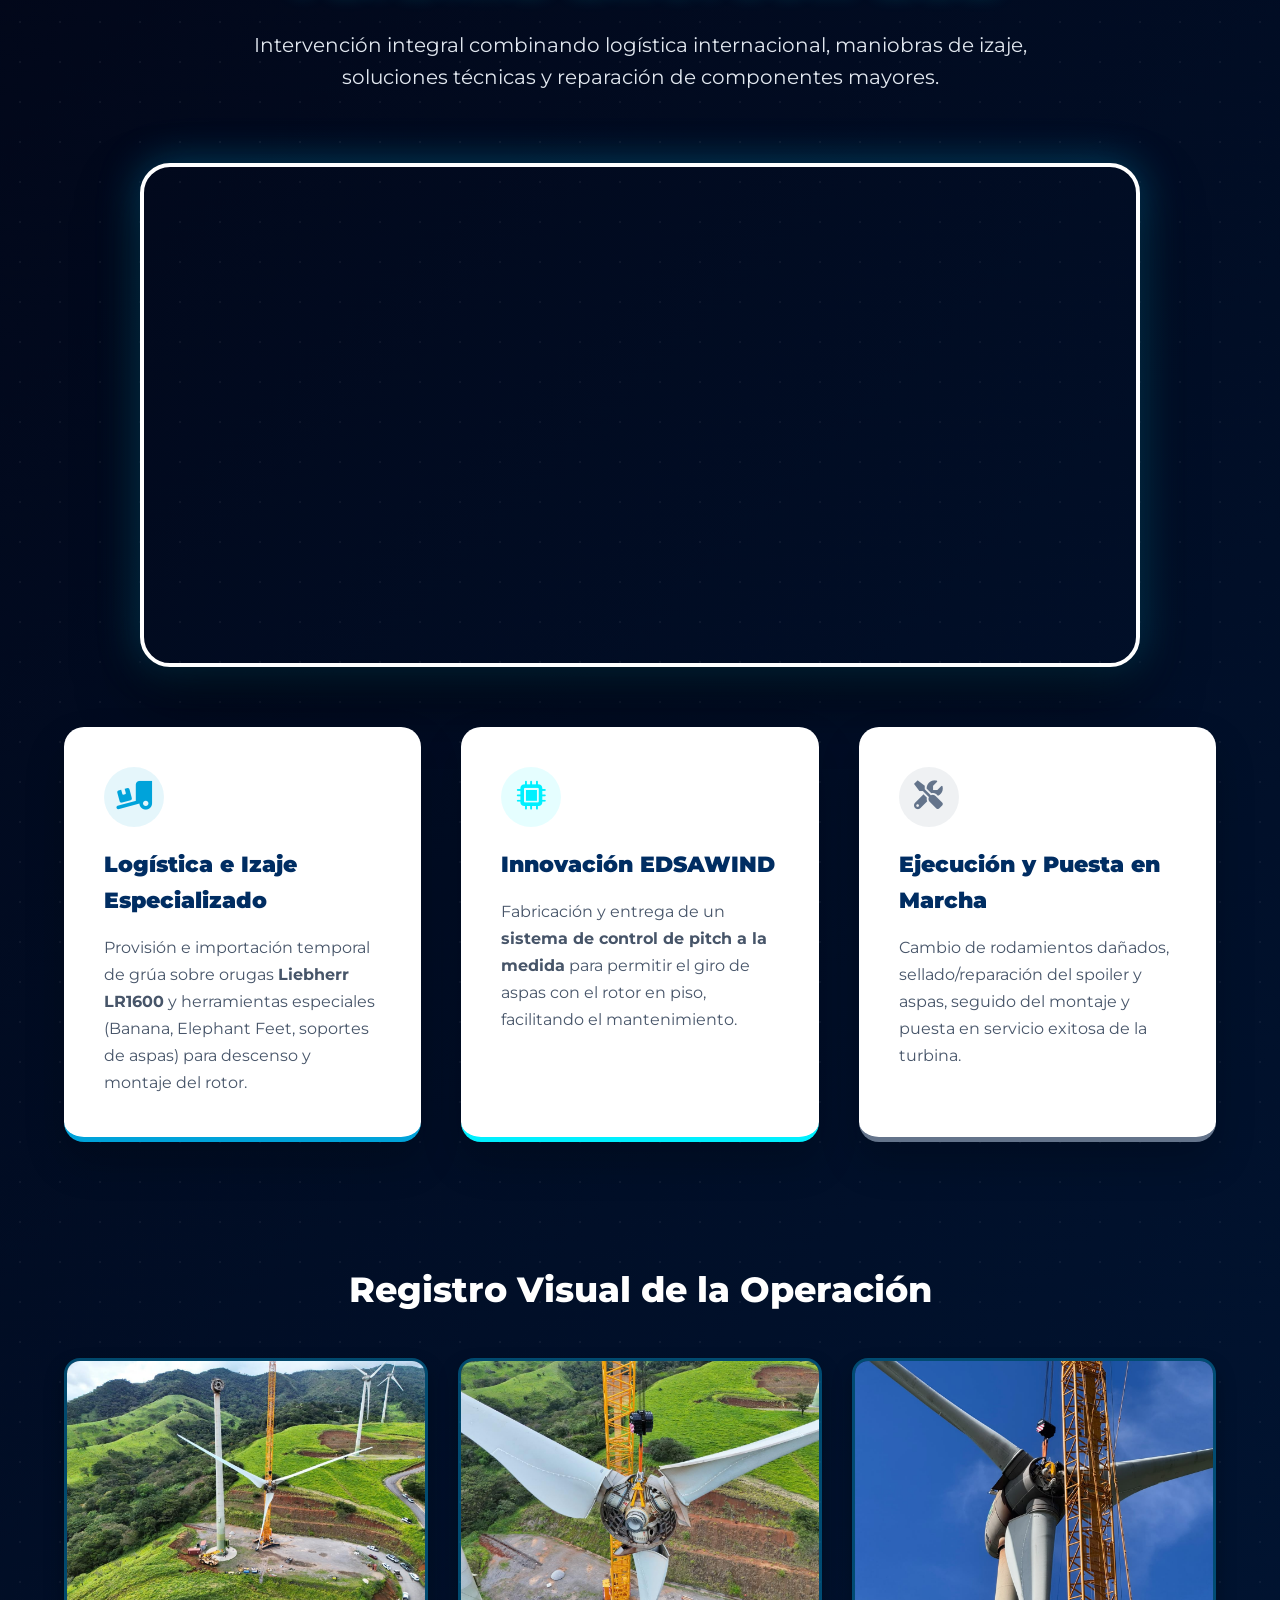
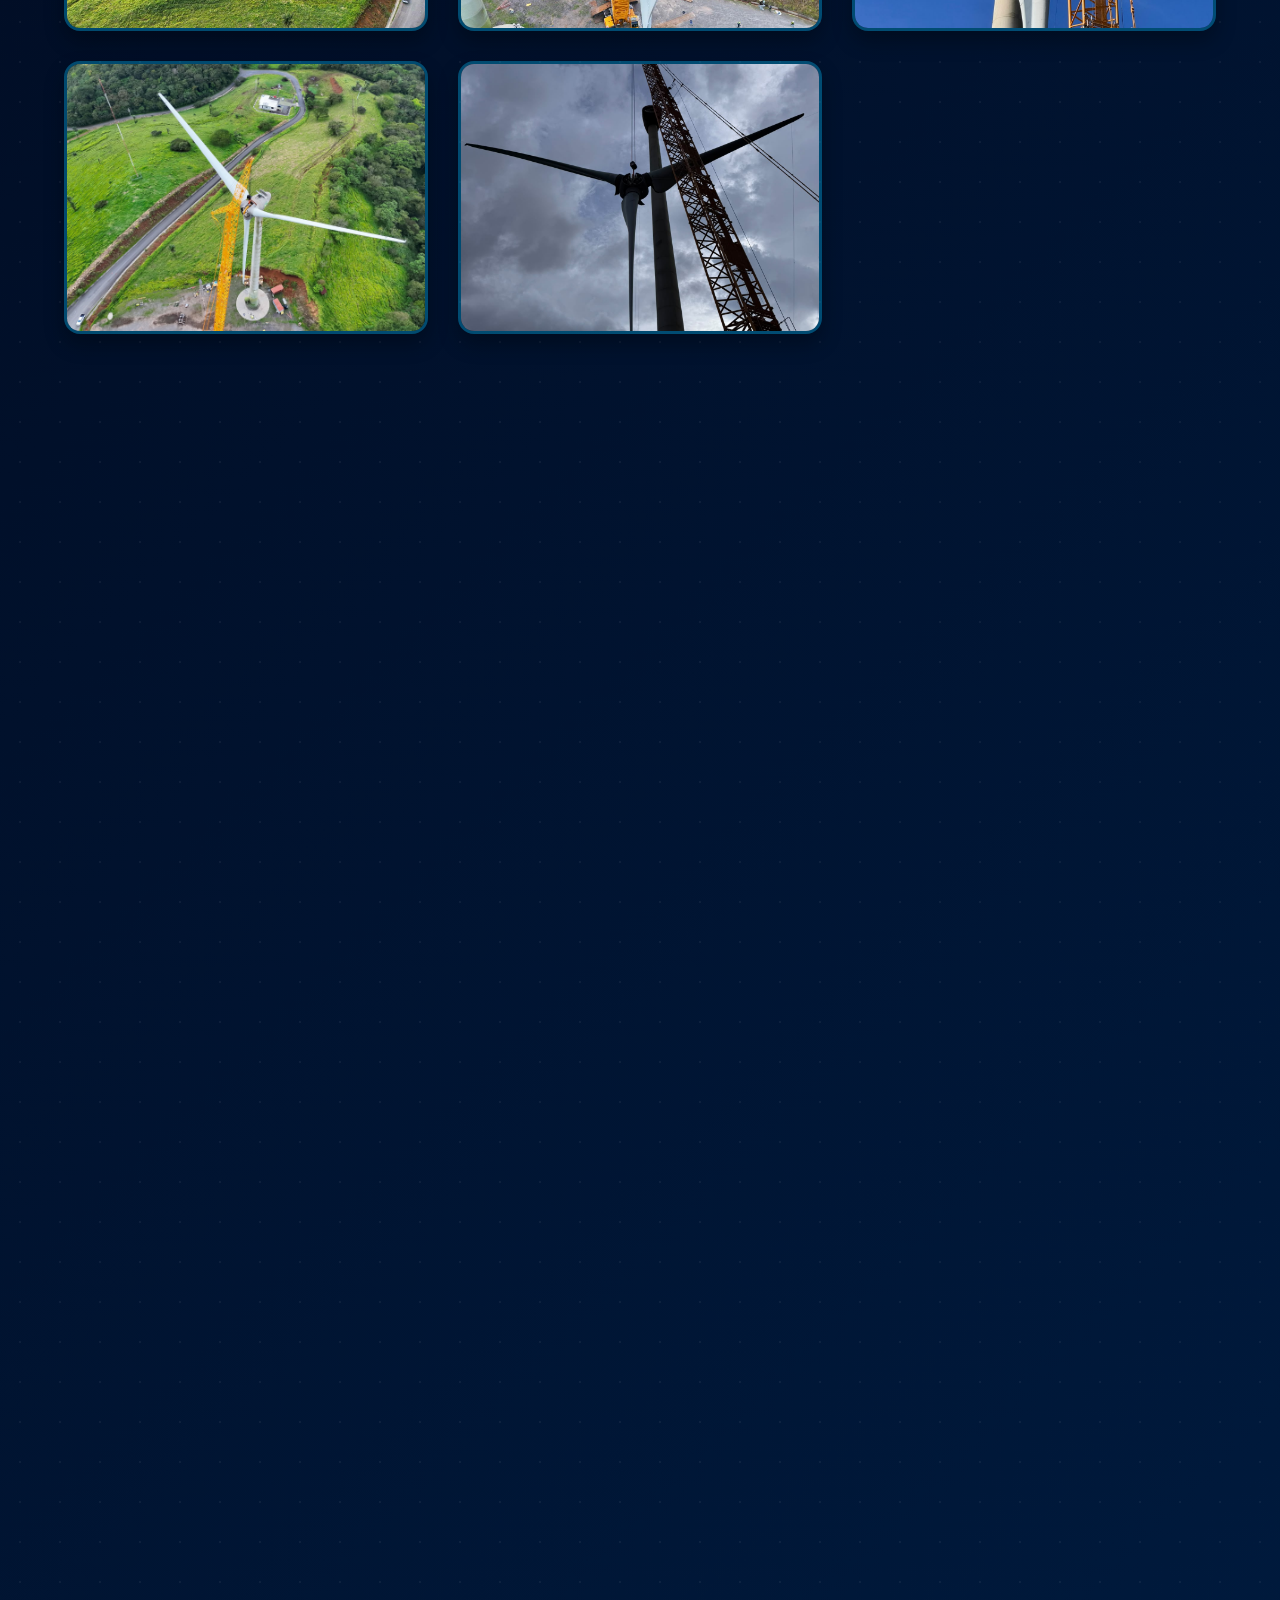
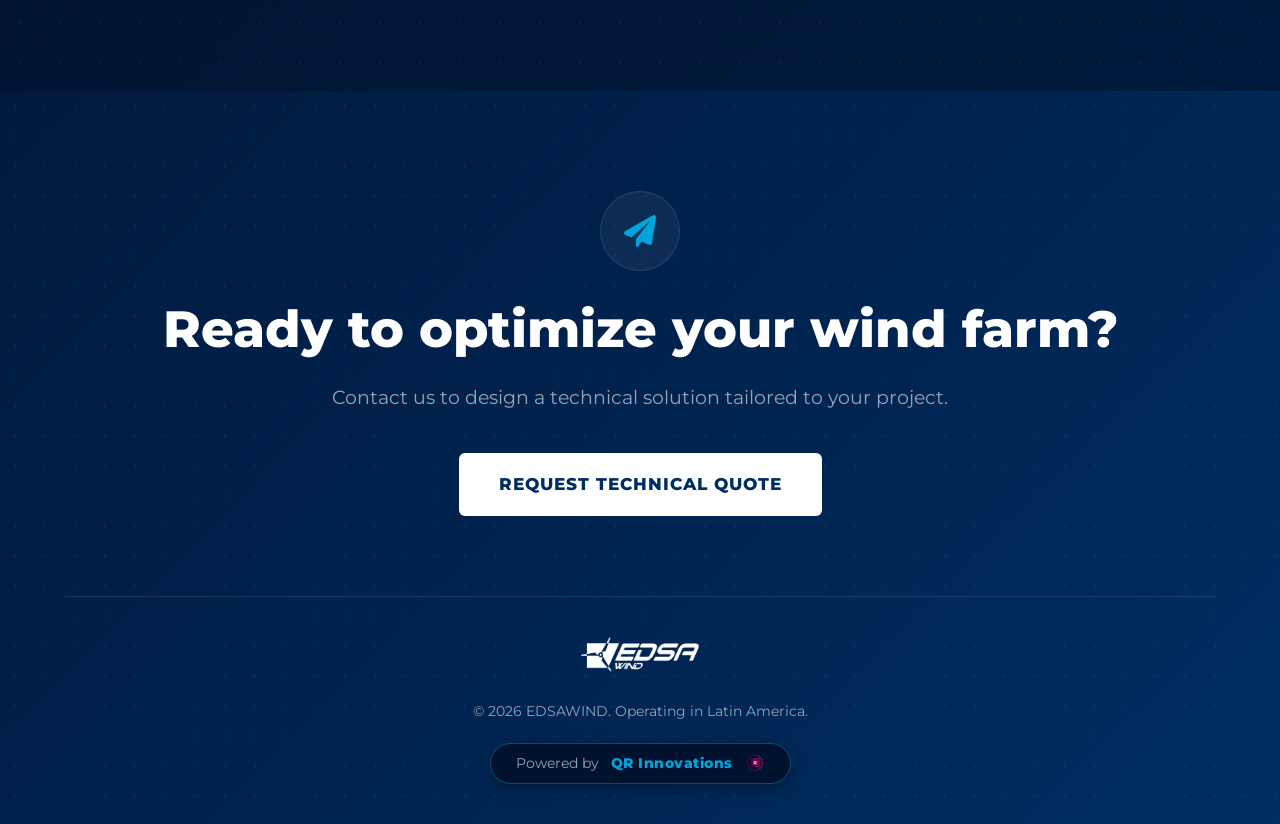
==== commit 11c5d93c: "Cambios casos de exito" ====
--- a/index.html
+++ b/index.html
@@ -12,12 +12,105 @@
     <meta property="og:url" content="https://www.edsawind.com">
     <meta property="og:type" content="website">
 
-<link rel="canonical" href="https://www.edsawind.com">
+    <link rel="canonical" href="https://www.edsawind.com">
     <link rel="icon" type="image/png" href="images/favicon.png">
     <link rel="apple-touch-icon" href="images/favicon.png">
     <link rel="stylesheet" href="style.css">
     <link href="https://fonts.googleapis.com/css2?family=Montserrat:wght@300;400;500;700;900&display=swap" rel="stylesheet">
     <link rel="stylesheet" href="https://cdnjs.cloudflare.com/ajax/libs/font-awesome/6.0.0/css/all.min.css">
+
+    <!-- CSS PARA LOS BOTONES FLOTANTES -->
+    <style>
+        /* WhatsApp Oficial EDSAWIND (Derecha Extrema) */
+        .whatsapp-float {
+            position: fixed;
+            bottom: 30px;
+            right: 30px;
+            width: 60px;
+            height: 60px;
+            background-color: #25d366;
+            color: #FFF;
+            border-radius: 50px;
+            text-align: center;
+            font-size: 30px;
+            box-shadow: 2px 2px 10px rgba(0,0,0,0.3);
+            z-index: 1000;
+            display: flex;
+            align-items: center;
+            justify-content: center;
+            transition: transform 0.3s ease, box-shadow 0.3s ease;
+            text-decoration: none;
+        }
+        .whatsapp-float:hover {
+            transform: scale(1.1);
+            color: #fff;
+            box-shadow: 0 10px 20px rgba(37, 211, 102, 0.4);
+        }
+
+        /* LinkedIn Oficial EDSAWIND (A la Derecha, junto a WA) */
+        .social-float-linkedin {
+            position: fixed;
+            bottom: 30px;
+            right: 110px; /* Alineado perfectamente al lado de WhatsApp */
+            width: 60px;
+            height: 60px;
+            background-color: #0a66c2;
+            color: #FFF;
+            border-radius: 50px;
+            text-align: center;
+            font-size: 30px;
+            box-shadow: 2px 2px 10px rgba(0,0,0,0.3);
+            z-index: 1000;
+            display: flex;
+            align-items: center;
+            justify-content: center;
+            transition: transform 0.3s ease, box-shadow 0.3s ease;
+            text-decoration: none;
+        }
+        .social-float-linkedin:hover {
+            transform: scale(1.1);
+            color: #fff;
+            box-shadow: 0 10px 20px rgba(10, 102, 194, 0.4);
+        }
+
+        /* Botón de Casos de Éxito (A la Izquierda) */
+        .floating-success-badge {
+            position: fixed; 
+            bottom: 30px; 
+            left: 30px; /* Alineado a la izquierda */
+            z-index: 9999;
+            background: linear-gradient(135deg, var(--color-primary), var(--color-secondary));
+            color: #fff; 
+            padding: 15px 30px; 
+            border-radius: 50px;
+            font-weight: 800; 
+            font-size: 1rem;
+            display: flex; 
+            align-items: center; 
+            gap: 12px;
+            box-shadow: 0 10px 30px rgba(0, 163, 218, 0.4);
+            animation: pulse-glow-badge 2s infinite;
+            text-decoration: none; 
+            border: 2px solid rgba(0, 240, 255, 0.3);
+            transition: transform 0.3s ease;
+        }
+        .floating-success-badge:hover {
+            transform: translateY(-5px) scale(1.05);
+            color: #fff;
+        }
+        @keyframes pulse-glow-badge {
+            0% { box-shadow: 0 0 0 0 rgba(0, 163, 218, 0.7); }
+            70% { box-shadow: 0 0 0 20px rgba(0, 163, 218, 0); }
+            100% { box-shadow: 0 0 0 0 rgba(0, 163, 218, 0); }
+        }
+
+        /* Ajustes para móviles */
+        @media (max-width: 768px) {
+            .whatsapp-float { bottom: 20px; right: 20px; width: 50px; height: 50px; font-size: 25px; }
+            .social-float-linkedin { bottom: 20px; right: 80px; width: 50px; height: 50px; font-size: 25px; }
+            .floating-success-badge { bottom: 20px; left: 20px; padding: 12px 20px; font-size: 0.9rem; }
+        }
+    </style>
 </head>
 <body class="dark-theme">
 
@@ -191,6 +284,119 @@
         </div>
     </section>
 
+    <!-- ============================================
+         SECCIÓN: CASO DE ÉXITO 
+         ============================================ -->
+    <section id="caso-exito" style="padding: 120px 0; background: linear-gradient(135deg, var(--color-bg-dark) 0%, #001a3d 100%); border-top: 1px solid rgba(255,255,255,0.05); position: relative; overflow: hidden;">
+        <div style="content: ''; position: absolute; top: 0; left: 0; width: 100%; height: 100%; background-image: radial-gradient(rgba(255, 255, 255, 0.05) 1px, transparent 1px); background-size: 40px 40px; z-index: 1;"></div>
+        
+        <div class="container" style="position: relative; z-index: 2;">
+            
+            <div class="text-center animate-up" style="margin-bottom: 70px;">
+                <span style="background: rgba(255, 255, 255, 0.9); color: var(--color-primary); padding: 10px 25px; border-radius: 30px; font-weight: 900; letter-spacing: 3px; display: inline-block; margin-bottom: 25px; box-shadow: 0 10px 20px rgba(0,0,0,0.2);">CASO DE ÉXITO EN COSTA RICA</span>
+                <h2 style="font-size: clamp(2.5rem, 5vw, 4.5rem); font-weight: 900; color: #fff; line-height: 1.1;">Recuperación y puesta en servicio<br><span style="color: var(--color-accent); text-shadow: 0 0 20px rgba(0, 240, 255, 0.3);">Turbina Enercon E82</span></h2>
+                <p style="font-size: 1.25rem; color: #e2e8f0; max-width: 850px; margin: 25px auto 0;">Intervención integral combinando logística internacional, maniobras de izaje, soluciones técnicas y reparación de componentes mayores.</p>
+            </div>
+
+            <!-- VIDEO PRINCIPAL -->
+            <div class="animate-up" style="display: flex; justify-content: center; margin-bottom: 60px;">
+                <video autoplay loop muted playsinline style="
+                    width: 100%; 
+                    max-width: 1000px; 
+                    height: auto; 
+                    border-radius: 30px; 
+                    border: 4px solid #fff; 
+                    box-shadow: 0 30px 60px rgba(0,0,0,0.5), 0 0 40px rgba(0, 163, 218, 0.4); 
+                    display: block;
+                    transition: transform 0.5s ease;
+                " onmouseover="this.style.transform='scale(1.02)'" onmouseout="this.style.transform='scale(1)'">
+                    <source src="images/CasoExitoVideo.mp4" type="video/mp4">
+                    Tu navegador no soporta video.
+                </video>
+            </div>
+
+            <!-- TARJETAS DE TEXTO BLANCAS -->
+            <div style="display: grid; grid-template-columns: repeat(auto-fit, minmax(300px, 1fr)); gap: 40px; margin-bottom: 120px;">
+                <div class="animate-up" style="background: #ffffff; padding: 40px; border-radius: 20px; box-shadow: 0 20px 40px rgba(0,0,0,0.2); border-bottom: 5px solid var(--color-secondary); transition: transform 0.3s;" onmouseover="this.style.transform='translateY(-10px)'" onmouseout="this.style.transform='translateY(0)'">
+                    <div style="width: 60px; height: 60px; background: rgba(0, 163, 218, 0.1); border-radius: 50%; display: flex; align-items: center; justify-content: center; margin-bottom: 20px;">
+                        <i class="fas fa-truck-loading" style="color: var(--color-secondary); font-size: 1.8rem;"></i>
+                    </div>
+                    <h3 style="color: var(--color-primary); font-size: 1.4rem; margin-bottom: 15px; font-weight: 900;">Logística e Izaje Especializado</h3>
+                    <p style="color: #475569; line-height: 1.7;">Provisión e importación temporal de grúa sobre orugas <strong>Liebherr LR1600</strong> y herramientas especiales (Banana, Elephant Feet, soportes de aspas) para descenso y montaje del rotor.</p>
+                </div>
+                
+                <div class="animate-up" style="background: #ffffff; padding: 40px; border-radius: 20px; box-shadow: 0 20px 40px rgba(0,0,0,0.2); border-bottom: 5px solid var(--color-accent); transition: transform 0.3s;" onmouseover="this.style.transform='translateY(-10px)'" onmouseout="this.style.transform='translateY(0)'">
+                    <div style="width: 60px; height: 60px; background: rgba(0, 240, 255, 0.1); border-radius: 50%; display: flex; align-items: center; justify-content: center; margin-bottom: 20px;">
+                        <i class="fas fa-microchip" style="color: var(--color-accent); font-size: 1.8rem;"></i>
+                    </div>
+                    <h3 style="color: var(--color-primary); font-size: 1.4rem; margin-bottom: 15px; font-weight: 900;">Innovación EDSAWIND</h3>
+                    <p style="color: #475569; line-height: 1.7;">Fabricación y entrega de un <strong>sistema de control de pitch a la medida</strong> para permitir el giro de aspas con el rotor en piso, facilitando el mantenimiento.</p>
+                </div>
+                
+                <div class="animate-up" style="background: #ffffff; padding: 40px; border-radius: 20px; box-shadow: 0 20px 40px rgba(0,0,0,0.2); border-bottom: 5px solid #64748b; transition: transform 0.3s;" onmouseover="this.style.transform='translateY(-10px)'" onmouseout="this.style.transform='translateY(0)'">
+                    <div style="width: 60px; height: 60px; background: rgba(100, 116, 139, 0.1); border-radius: 50%; display: flex; align-items: center; justify-content: center; margin-bottom: 20px;">
+                        <i class="fas fa-tools" style="color: #64748b; font-size: 1.8rem;"></i>
+                    </div>
+                    <h3 style="color: var(--color-primary); font-size: 1.4rem; margin-bottom: 15px; font-weight: 900;">Ejecución y Puesta en Marcha</h3>
+                    <p style="color: #475569; line-height: 1.7;">Cambio de rodamientos dañados, sellado/reparación del spoiler y aspas, seguido del montaje y puesta en servicio exitosa de la turbina.</p>
+                </div>
+            </div>
+
+            <!-- Galería de 5 Fotos -->
+            <div class="animate-up" style="margin-bottom: 120px;">
+                <h3 style="color: #fff; font-size: 2.2rem; font-weight: 800; text-align: center; margin-bottom: 40px;">Registro Visual de la Operación</h3>
+                <div style="display: grid; grid-template-columns: repeat(auto-fit, minmax(350px, 1fr)); gap: 30px;">
+                    <div style="border-radius: 16px; overflow: hidden; border: 3px solid rgba(0, 163, 218, 0.4); aspect-ratio: 4/3; cursor: pointer; box-shadow: 0 10px 20px rgba(0,0,0,0.3); transition: border-color 0.3s ease, box-shadow 0.3s ease;" onclick="abrirImagen(this.querySelector('img').src)" onmouseover="this.style.borderColor='var(--color-secondary)'; this.style.boxShadow='0 15px 30px rgba(0, 163, 218, 0.5)'; this.querySelector('img').style.transform='scale(1.1)';" onmouseout="this.style.borderColor='rgba(0, 163, 218, 0.4)'; this.style.boxShadow='0 10px 20px rgba(0,0,0,0.3)'; this.querySelector('img').style.transform='scale(1)';">
+                        <img src="images/CasoExito1.jpeg" alt="Maniobra 1" style="width: 100%; height: 100%; object-fit: cover; transition: transform 0.5s ease;">
+                    </div>
+                    <div style="border-radius: 16px; overflow: hidden; border: 3px solid rgba(0, 163, 218, 0.4); aspect-ratio: 4/3; cursor: pointer; box-shadow: 0 10px 20px rgba(0,0,0,0.3); transition: border-color 0.3s ease, box-shadow 0.3s ease;" onclick="abrirImagen(this.querySelector('img').src)" onmouseover="this.style.borderColor='var(--color-secondary)'; this.style.boxShadow='0 15px 30px rgba(0, 163, 218, 0.5)'; this.querySelector('img').style.transform='scale(1.1)';" onmouseout="this.style.borderColor='rgba(0, 163, 218, 0.4)'; this.style.boxShadow='0 10px 20px rgba(0,0,0,0.3)'; this.querySelector('img').style.transform='scale(1)';">
+                        <img src="images/CasoExito2.jpeg" alt="Maniobra 2" style="width: 100%; height: 100%; object-fit: cover; transition: transform 0.5s ease;">
+                    </div>
+                    <div style="border-radius: 16px; overflow: hidden; border: 3px solid rgba(0, 163, 218, 0.4); aspect-ratio: 4/3; cursor: pointer; box-shadow: 0 10px 20px rgba(0,0,0,0.3); transition: border-color 0.3s ease, box-shadow 0.3s ease;" onclick="abrirImagen(this.querySelector('img').src)" onmouseover="this.style.borderColor='var(--color-secondary)'; this.style.boxShadow='0 15px 30px rgba(0, 163, 218, 0.5)'; this.querySelector('img').style.transform='scale(1.1)';" onmouseout="this.style.borderColor='rgba(0, 163, 218, 0.4)'; this.style.boxShadow='0 10px 20px rgba(0,0,0,0.3)'; this.querySelector('img').style.transform='scale(1)';">
+                        <img src="images/CasoExito3.jpeg" alt="Maniobra 3" style="width: 100%; height: 100%; object-fit: cover; transition: transform 0.5s ease;">
+                    </div>
+                    <div style="border-radius: 16px; overflow: hidden; border: 3px solid rgba(0, 163, 218, 0.4); aspect-ratio: 4/3; cursor: pointer; box-shadow: 0 10px 20px rgba(0,0,0,0.3); transition: border-color 0.3s ease, box-shadow 0.3s ease;" onclick="abrirImagen(this.querySelector('img').src)" onmouseover="this.style.borderColor='var(--color-secondary)'; this.style.boxShadow='0 15px 30px rgba(0, 163, 218, 0.5)'; this.querySelector('img').style.transform='scale(1.1)';" onmouseout="this.style.borderColor='rgba(0, 163, 218, 0.4)'; this.style.boxShadow='0 10px 20px rgba(0,0,0,0.3)'; this.querySelector('img').style.transform='scale(1)';">
+                        <img src="images/CasoExito4.jpeg" alt="Maniobra 4" style="width: 100%; height: 100%; object-fit: cover; transition: transform 0.5s ease;">
+                    </div>
+                    <div style="border-radius: 16px; overflow: hidden; border: 3px solid rgba(0, 163, 218, 0.4); aspect-ratio: 4/3; cursor: pointer; box-shadow: 0 10px 20px rgba(0,0,0,0.3); transition: border-color 0.3s ease, box-shadow 0.3s ease;" onclick="abrirImagen(this.querySelector('img').src)" onmouseover="this.style.borderColor='var(--color-secondary)'; this.style.boxShadow='0 15px 30px rgba(0, 163, 218, 0.5)'; this.querySelector('img').style.transform='scale(1.1)';" onmouseout="this.style.borderColor='rgba(0, 163, 218, 0.4)'; this.style.boxShadow='0 10px 20px rgba(0,0,0,0.3)'; this.querySelector('img').style.transform='scale(1)';">
+                        <img src="images/CasoExito5.jpeg" alt="Maniobra 5" style="width: 100%; height: 100%; object-fit: cover; transition: transform 0.5s ease;">
+                    </div>
+                </div>
+            </div>
+
+            <!-- Integración de LinkedIn -->
+            <div class="animate-up" style="text-align: center; background: #fff; padding: 60px 40px; border-radius: 30px; box-shadow: 0 30px 60px rgba(0,0,0,0.2); max-width: 900px; margin: 0 auto; border-top: 5px solid #0a66c2;">
+                <div style="background: #fff; width: 80px; height: 80px; border-radius: 50%; display: flex; align-items: center; justify-content: center; margin: -100px auto 20px auto; box-shadow: 0 10px 20px rgba(0,0,0,0.1); border: 2px solid #0a66c2;">
+                    <i class="fab fa-linkedin-in" style="font-size: 2.5rem; color: #0a66c2;"></i>
+                </div>
+                <h3 style="color: var(--color-primary); font-size: 2.2rem; font-weight: 900; margin-bottom: 10px;">Impacto en la Industria</h3>
+                <p style="color: #475569; font-size: 1.1rem; margin-bottom: 40px;">Vea la repercusión de este proyecto en nuestra red profesional.</p>
+                <div style="max-width: 700px; margin: 0 auto;">
+                    <iframe src="https://www.linkedin.com/embed/feed/update/urn:li:activity:7513409783014748160" height="850" width="100%" frameborder="0" allowfullscreen="" title="Post integrado" style="border-radius: 15px; border: 1px solid rgba(0,0,0,0.05);"></iframe>
+                </div>
+            </div>
+
+        </div>
+    </section>
+
+    <!-- VENTANA EMERGENTE PARA LAS IMÁGENES (LIGHTBOX) -->
+    <div id="visorImagen" style="display: none; position: fixed; top: 0; left: 0; width: 100%; height: 100%; background: rgba(0, 10, 25, 0.95); z-index: 10000; align-items: center; justify-content: center; backdrop-filter: blur(10px);" onclick="cerrarImagen()">
+        <span style="position: absolute; top: 30px; right: 40px; color: #fff; font-size: 3.5rem; cursor: pointer; transition: color 0.3s; z-index: 10001;" onmouseover="this.style.color='var(--color-accent)'" onmouseout="this.style.color='#fff'">&times;</span>
+        <img id="imagenAmpliada" src="" style="max-width: 95%; max-height: 95vh; border-radius: 10px; box-shadow: 0 0 50px rgba(0, 163, 218, 0.3); border: 2px solid rgba(255, 255, 255, 0.2);">
+    </div>
+
+    <script>
+        function abrirImagen(src) {
+            document.getElementById('imagenAmpliada').src = src;
+            document.getElementById('visorImagen').style.display = 'flex';
+            document.body.style.overflow = 'hidden'; 
+        }
+        function cerrarImagen() {
+            document.getElementById('visorImagen').style.display = 'none';
+            document.body.style.overflow = 'auto'; 
+        }
+    </script>
+
     <footer id="contacto" class="footer-premium">
         <div class="footer-bg-pattern"></div>
         <div class="container footer-wrapper">
@@ -202,15 +408,54 @@
                     <a href="https://wa.me/50688162535" target="_blank" class="btn-solid-white" data-key="foot-btn">Request Technical Quote</a>
                 </div>
             </div>
-            <div class="footer-bottom">
+            
+            <!-- FOOTER BOTTOM CON QR INNOVATIONS BRANDING -->
+            <div class="footer-bottom" style="display: flex; flex-direction: column; align-items: center; gap: 20px; padding-top: 40px; border-top: 1px solid rgba(255,255,255,0.1);">
                 <div class="footer-logo"><img src="images/logoEdsaWind.png" alt="EDSAWIND Logo" style="height: 35px; filter: brightness(0) invert(1);"></div>
-                <div class="footer-legal"><p>&copy; 2026 EDSAWIND developed by www.qrinnovationss.com                 <span data-key="foot-rights">  Operating in Latin America.</span></p></div>
+                <div class="footer-legal" style="text-align: center; color: #cbd5e1;">
+                    <p>&copy; 2026 EDSAWIND. <span data-key="foot-rights">Operating in Latin America.</span></p>
+                </div>
+                
+                <!-- BOTÓN "POWERED BY QR INNOVATIONS" CON TUS COLORES OFICIALES Y LOGO -->
+                <a href="https://www.qrinnovationss.com" target="_blank" style="
+                    display: inline-flex; 
+                    align-items: center; 
+                    gap: 12px; 
+                    background: #00122e; /* Fondo oscuro elegante */
+                    padding: 8px 25px; 
+                    border-radius: 50px; 
+                    border: 1px solid rgba(0, 163, 218, 0.4); /* Borde con tu azul/celeste */
+                    color: #fff; 
+                    text-decoration: none; 
+                    font-size: 0.9rem; 
+                    transition: all 0.3s ease; 
+                    box-shadow: 0 5px 15px rgba(0,0,0,0.3);
+                " onmouseover="this.style.background='#001a40'; this.style.borderColor='rgba(0, 240, 255, 0.8)'; this.style.boxShadow='0 5px 20px rgba(0, 240, 255, 0.3)'; this.style.transform='translateY(-3px)';" onmouseout="this.style.background='#00122e'; this.style.borderColor='rgba(0, 163, 218, 0.4)'; this.style.boxShadow='0 5px 15px rgba(0,0,0,0.3)'; this.style.transform='translateY(0)';">
+                    <span style="color: #94a3b8; font-weight: 400;">Powered by</span>
+                    <strong style="color: #00a3da; font-weight: 800; letter-spacing: 0.5px;">QR Innovations</strong>
+                    <!-- AQUÍ INTEGRAMOS TU FAVICON -->
+                    <img src="images/FavIconQrinnovations.png" alt="QR Innovations Logo" style="height: 20px; width: auto; object-fit: contain;">
+                </a>
             </div>
         </div>
     </footer>
 
+    <!-- BOTONES FLOTANTES DE REDES -->
+    
+    <!-- WhatsApp (A la Derecha, Extremo) -->
     <a href="https://wa.me/50688162535" class="whatsapp-float" target="_blank">
         <i class="fab fa-whatsapp"></i>
+    </a>
+
+    <!-- LinkedIn Oficial EDSAWIND (A la Derecha, a la par de WA) -->
+    <a href="https://www.linkedin.com/company/edsawind/?skipRedirect=true&originalSubdomain=cr" class="social-float-linkedin" target="_blank">
+        <i class="fab fa-linkedin-in"></i>
+    </a>
+
+    <!-- NUEVO BOTÓN FLOTANTE QUE DESLIZA HACIA EL CASO DE ÉXITO (Izquierda) -->
+    <a href="#caso-exito" class="floating-success-badge">
+        <i class="fas fa-arrow-down" style="color: var(--color-accent); font-size: 1.2rem;"></i> 
+        <span>Ver Caso de Éxito</span>
     </a>
 
     <script>
@@ -307,10 +552,8 @@
         };
 
         function changeLanguage(lang) {
-            // Guardar preferencia
             localStorage.setItem('preferredLang', lang);
             
-            // Actualizar textos
             document.querySelectorAll('[data-key]').forEach(el => {
                 const key = el.getAttribute('data-key');
                 if (translations[lang][key]) {
@@ -318,15 +561,12 @@
                 }
             });
 
-            // Actualizar botones del selector
             document.getElementById('btn-en').classList.toggle('active', lang === 'en');
             document.getElementById('btn-es').classList.toggle('active', lang === 'es');
             
-            // Cambiar el lang del HTML para SEO
             document.documentElement.lang = lang;
         }
 
-        // Cargar idioma guardado o Inglés por defecto
         document.addEventListener('DOMContentLoaded', () => {
             const savedLang = localStorage.getItem('preferredLang') || 'en';
             changeLanguage(savedLang);
--- a/style.css
+++ b/style.css
@@ -249,4 +249,37 @@
     /* Footer y WhatsApp */
     .footer-bottom { flex-direction: column; gap: 20px; text-align: center; }
     .whatsapp-float { width: 50px; height: 50px; bottom: 20px; right: 20px; font-size: 25px; }
+}
+
+/* --- BOTÓN FLOTANTE CASO DE ÉXITO (A LA IZQUIERDA) --- */
+.floating-success-badge {
+    position: fixed; 
+    bottom: 30px; 
+    left: 30px; /* Movido a la izquierda para no chocar con WhatsApp */
+    z-index: 9999;
+    background: linear-gradient(135deg, var(--color-primary), var(--color-secondary));
+    color: #fff; 
+    padding: 15px 30px; 
+    border-radius: 50px;
+    font-weight: 800; 
+    font-size: 1rem;
+    display: flex; 
+    align-items: center; 
+    gap: 12px;
+    box-shadow: 0 10px 30px rgba(0, 163, 218, 0.4);
+    animation: pulse-glow-badge 2s infinite;
+    text-decoration: none; 
+    border: 2px solid rgba(0, 240, 255, 0.3);
+    transition: transform 0.3s ease;
+}
+.floating-success-badge:hover {
+    transform: translateY(-5px) scale(1.05);
+}
+@keyframes pulse-glow-badge {
+    0% { box-shadow: 0 0 0 0 rgba(0, 163, 218, 0.7); }
+    70% { box-shadow: 0 0 0 20px rgba(0, 163, 218, 0); }
+    100% { box-shadow: 0 0 0 0 rgba(0, 163, 218, 0); }
+}
+@media (max-width: 768px) {
+    .floating-success-badge { bottom: 20px; left: 20px; padding: 12px 20px; font-size: 0.9rem; }
 }
